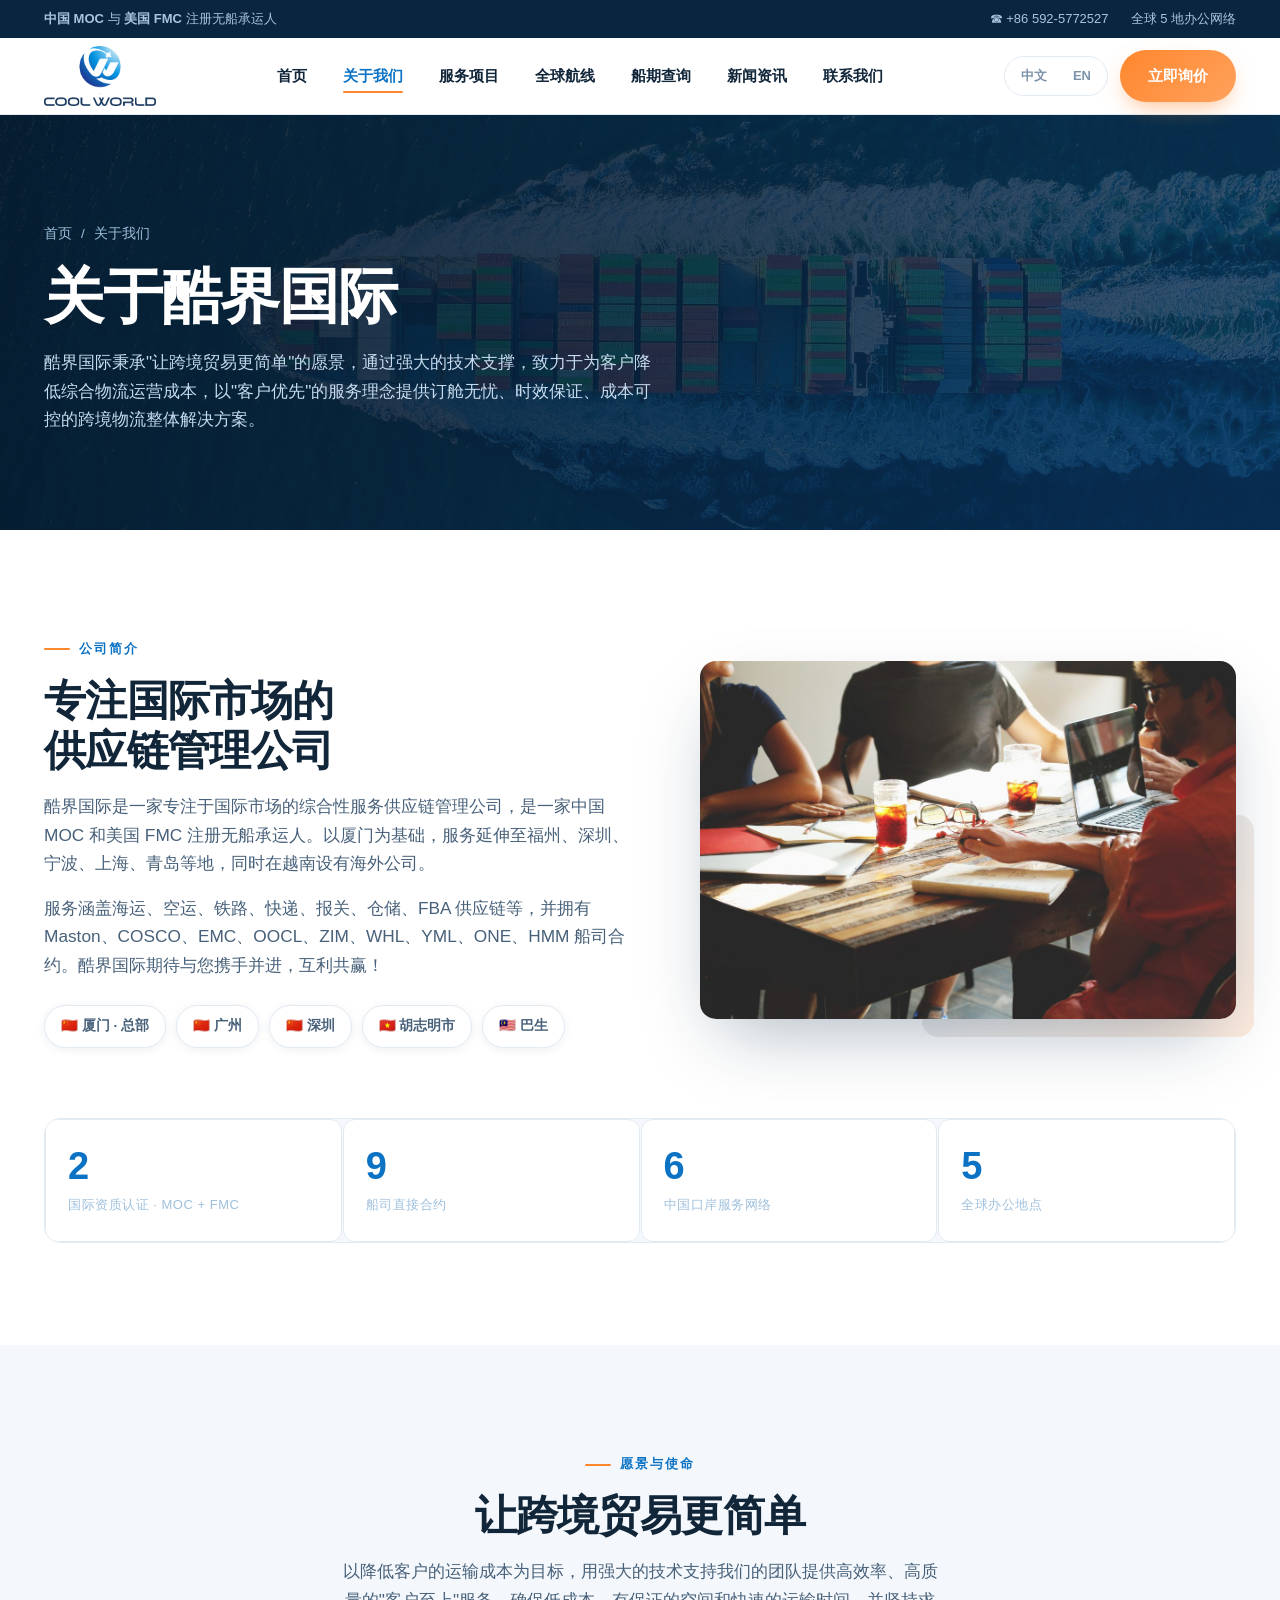
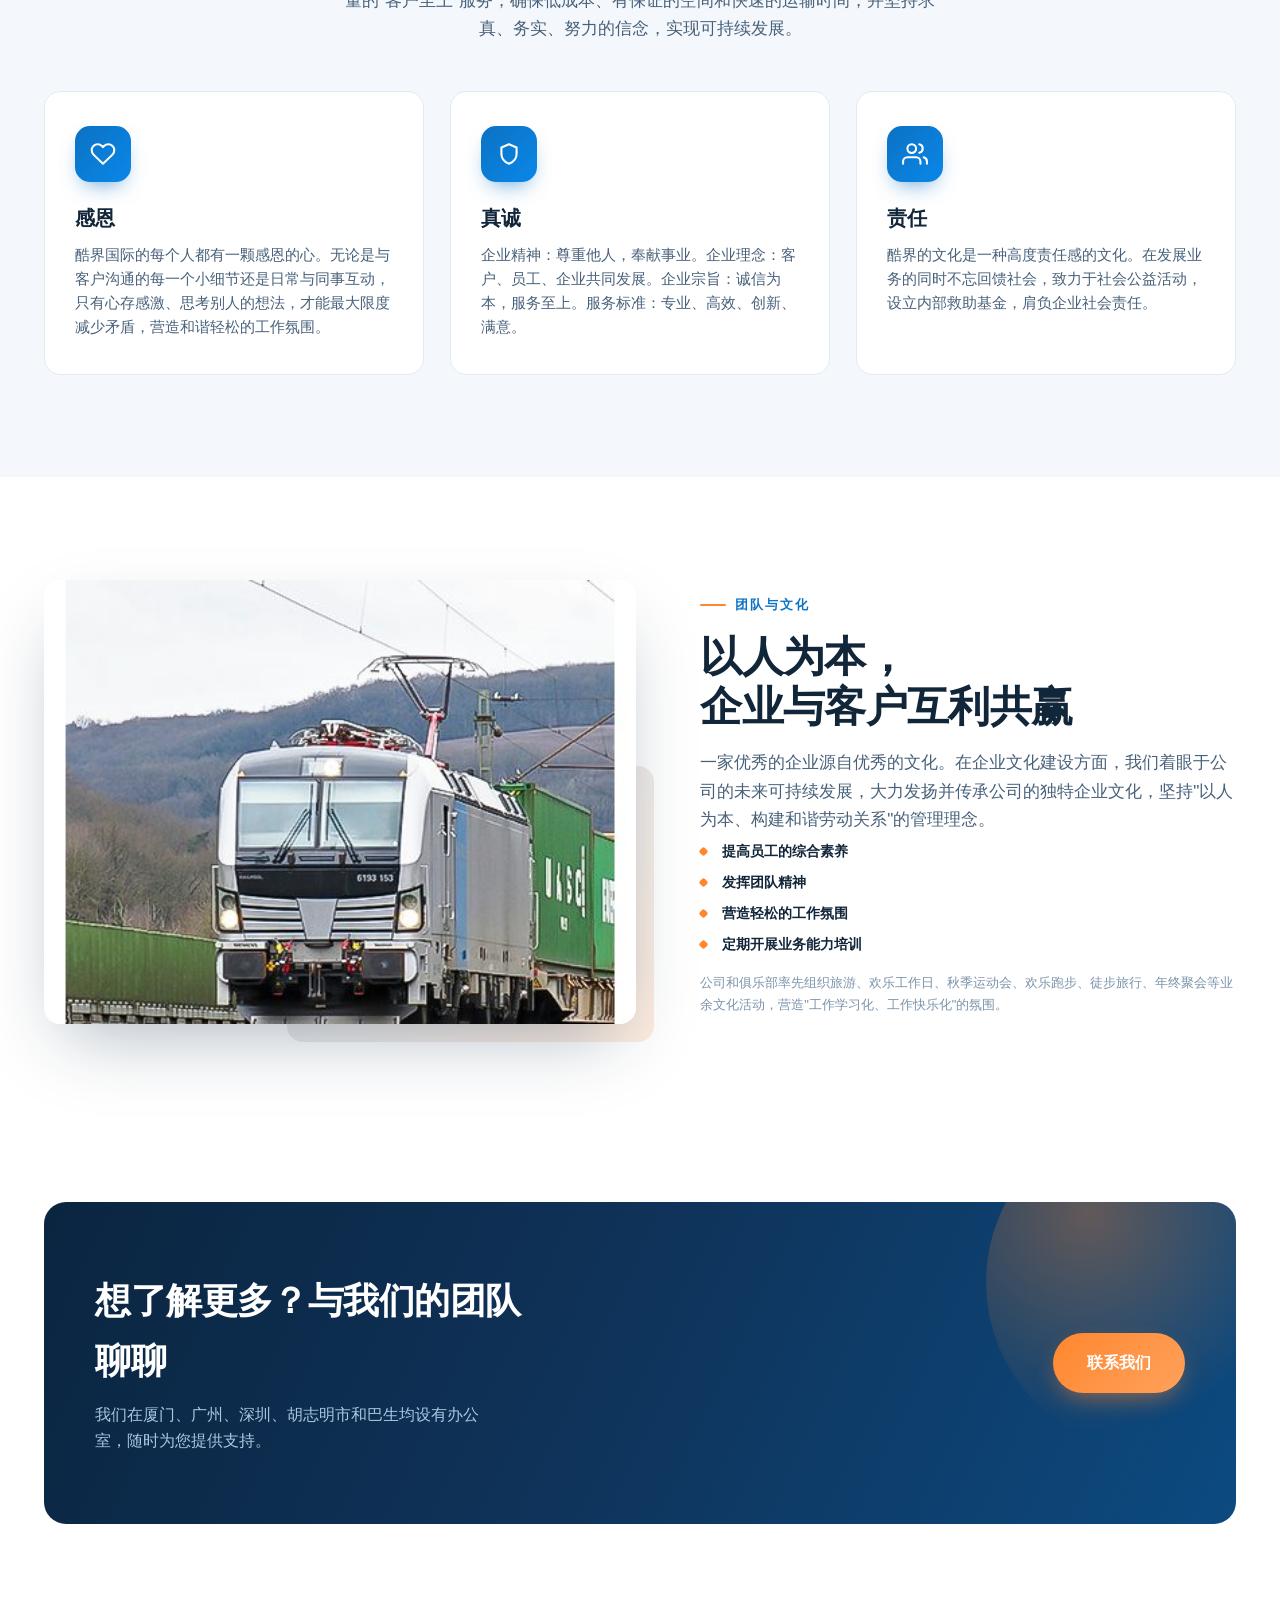
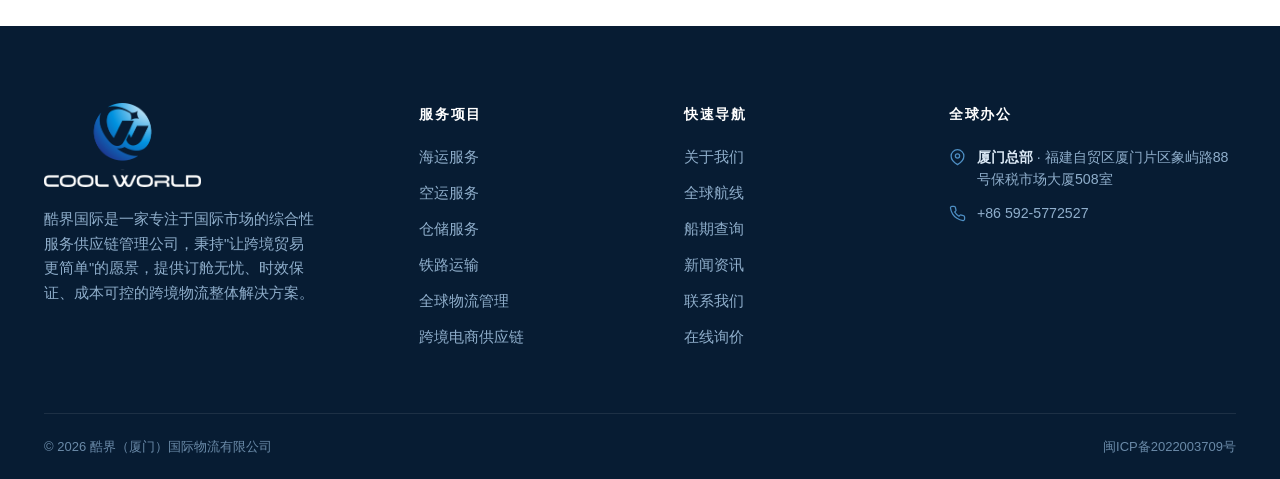
==== about.html @ 5585325e "first commit" ====
<!DOCTYPE html>
<html lang="zh-CN" data-lang="zh">
<head>
<meta charset="UTF-8">
<meta name="viewport" content="width=device-width, initial-scale=1">
<title>关于我们 — 酷界国际 Cool World International</title>
<meta name="description" content="酷界国际公司简介与企业文化：中国 MOC 与美国 FMC 注册无船承运人，以厦门为基础延伸至全国主要口岸，并在越南、马来西亚设有海外公司。">
<link rel="icon" type="image/png" href="assets/img/logo-mark.png">
<link rel="stylesheet" href="assets/css/style.css">
</head>
<body>

<div class="topbar">
  <div class="wrap">
    <div class="topbar__group">
      <span data-zh><b>中国 MOC</b> 与 <b>美国 FMC</b> 注册无船承运人</span>
      <span data-en>Licensed NVOCC — China <b>MOC</b> &amp; US <b>FMC</b> registered</span>
    </div>
    <div class="topbar__group topbar__group--right">
      <a href="tel:+865925772527">☎ +86 592-5772527</a>
      <a href="contact.html" data-zh>全球 5 地办公网络</a>
      <a href="contact.html" data-en>5 Offices Worldwide</a>
    </div>
  </div>
</div>

<header class="header">
  <div class="wrap">
    <a class="logo" href="index.html" aria-label="Cool World International"><img src="assets/img/logo-vertical.png" alt="Cool World International"></a>
    <nav class="nav" aria-label="主导航">
      <a href="index.html" data-zh>首页</a><a href="index.html" data-en>Home</a>
      <a href="about.html" class="is-active" data-zh>关于我们</a><a href="about.html" class="is-active" data-en>About</a>
      <a href="services.html" data-zh>服务项目</a><a href="services.html" data-en>Services</a>
      <a href="routes.html" data-zh>全球航线</a><a href="routes.html" data-en>Routes</a>
  <a href="schedule.html" data-zh>船期查询</a><a href="schedule.html" data-en>Schedules</a>
      <a href="news.html" data-zh>新闻资讯</a><a href="news.html" data-en>News</a>
      <a href="contact.html" data-zh>联系我们</a><a href="contact.html" data-en>Contact</a>
    </nav>
    <div class="header__cta">
      <div class="lang" role="group" aria-label="Language">
        <button type="button" data-lang-btn="zh">中文</button>
        <button type="button" data-lang-btn="en">EN</button>
      </div>
      <a class="btn btn--accent" href="contact.html" data-zh>立即询价</a>
      <a class="btn btn--accent" href="contact.html" data-en>Get a Quote</a>
      <button class="burger" aria-label="打开菜单"><svg viewBox="0 0 24 24" fill="none" stroke-width="2" stroke-linecap="round"><path d="M3 6h18M3 12h18M3 18h18"/></svg></button>
    </div>
  </div>
</header>

<div class="mnav">
  <div class="mnav__top">
    <img src="assets/img/logo-vertical-white.png" alt="Cool World" style="height:60px">
    <button class="mnav__close" aria-label="关闭菜单"><svg viewBox="0 0 24 24" fill="none" stroke-width="2" stroke-linecap="round"><path d="M18 6 6 18M6 6l12 12"/></svg></button>
  </div>
  <a href="index.html" data-zh>首页</a><a href="index.html" data-en>Home</a>
  <a href="about.html" data-zh>关于我们</a><a href="about.html" data-en>About Us</a>
  <a href="services.html" data-zh>服务项目</a><a href="services.html" data-en>Services</a>
  <a href="routes.html" data-zh>全球航线</a><a href="routes.html" data-en>Routes</a>
  <a href="schedule.html" data-zh>船期查询</a><a href="schedule.html" data-en>Schedules</a>
  <a href="news.html" data-zh>新闻资讯</a><a href="news.html" data-en>News</a>
  <a href="contact.html" data-zh>联系我们</a><a href="contact.html" data-en>Contact</a>
  <div style="margin-top:26px"><div class="lang" style="border-color:rgba(255,255,255,.3);background:transparent">
    <button type="button" data-lang-btn="zh">中文</button>
    <button type="button" data-lang-btn="en">English</button>
  </div></div>
</div>

<section class="pagehero">
  <div class="pagehero__bg"><img src="assets/img/hero-sea.jpg" alt="" fetchpriority="high"></div>
  <div class="wrap">
    <nav class="breadcrumb"><a href="index.html" data-zh>首页</a><a href="index.html" data-en>Home</a><span>/</span><span data-zh>关于我们</span><span data-en>About Us</span></nav>
    <h1 class="h1"><span data-zh>关于酷界国际</span><span data-en>About Cool World International</span></h1>
    <p class="lead" data-zh>酷界国际秉承"让跨境贸易更简单"的愿景，通过强大的技术支撑，致力于为客户降低综合物流运营成本，以"客户优先"的服务理念提供订舱无忧、时效保证、成本可控的跨境物流整体解决方案。</p>
    <p class="lead" data-en>Guided by the vision "making cross-border trade simpler", Cool World uses strong technology to cut overall logistics costs, delivering worry-free booking, guaranteed transit times and cost-controlled solutions with a customer-first service philosophy.</p>
  </div>
</section>

<section class="section">
  <div class="wrap">
    <div class="split">
      <div class="reveal">
        <span class="eyebrow"><span data-zh>公司简介</span><span data-en>Company Profile</span></span>
        <h2 class="h2"><span data-zh>专注国际市场的<br>供应链管理公司</span><span data-en>A Supply Chain Company<br>Built for Global Markets</span></h2>
        <p class="lead mt-16" data-zh>酷界国际是一家专注于国际市场的综合性服务供应链管理公司，是一家中国 MOC 和美国 FMC 注册无船承运人。以厦门为基础，服务延伸至福州、深圳、宁波、上海、青岛等地，同时在越南设有海外公司。</p>
        <p class="lead mt-16" data-en>Cool World International is a comprehensive supply chain management company focused on international markets, registered as an NVOCC with China MOC and the US FMC. From our Xiamen base we cover Fuzhou, Shenzhen, Ningbo, Shanghai and Qingdao, with overseas companies in Vietnam and Malaysia.</p>
        <p class="lead mt-16" data-zh>服务涵盖海运、空运、铁路、快递、报关、仓储、FBA 供应链等，并拥有 Maston、COSCO、EMC、OOCL、ZIM、WHL、YML、ONE、HMM 船司合约。酷界国际期待与您携手并进，互利共赢！</p>
        <p class="lead mt-16" data-en>Our services span ocean, air, rail, courier, customs brokerage, warehousing and FBA supply chain, backed by contracts with Maston, COSCO, EMC, OOCL, ZIM, WHL, YML, ONE and HMM. We look forward to moving forward together with you.</p>
        <div class="chips">
          <span class="chip" data-zh>🇨🇳 厦门 · 总部</span><span class="chip" data-zh>🇨🇳 广州</span><span class="chip" data-zh>🇨🇳 深圳</span><span class="chip" data-zh>🇻🇳 胡志明市</span><span class="chip" data-zh>🇲🇾 巴生</span>
          <span class="chip" data-en>🇨🇳 Xiamen · HQ</span><span class="chip" data-en>🇨🇳 Guangzhou</span><span class="chip" data-en>🇨🇳 Shenzhen</span><span class="chip" data-en>🇻🇳 Ho Chi Minh City</span><span class="chip" data-en>🇲🇾 Klang</span>
        </div>
      </div>
      <div class="split__media reveal" data-d="1">
        <img src="assets/img/meeting.jpg" alt="酷界国际团队" loading="lazy">
      </div>
    </div>

    <div class="hero__stats mt-48 reveal" style="background:var(--mist);border-color:var(--line)">
      <div class="hero__stat" style="background:#fff;border:1px solid var(--line);border-radius:12px"><b style="color:var(--blue)">2</b><span data-zh>国际资质认证 · MOC + FMC</span><span data-en>Licences · MOC + FMC</span></div>
      <div class="hero__stat" style="background:#fff;border:1px solid var(--line);border-radius:12px"><b style="color:var(--blue)">9</b><span data-zh>船司直接合约</span><span data-en>Direct Carrier Contracts</span></div>
      <div class="hero__stat" style="background:#fff;border:1px solid var(--line);border-radius:12px"><b style="color:var(--blue)">6</b><span data-zh>中国口岸服务网络</span><span data-en>China Port Network</span></div>
      <div class="hero__stat" style="background:#fff;border:1px solid var(--line);border-radius:12px"><b style="color:var(--blue)">5</b><span data-zh>全球办公地点</span><span data-en>Global Offices</span></div>
    </div>
  </div>
</section>

<section class="section section--mist">
  <div class="wrap">
    <div class="center reveal">
      <span class="eyebrow"><span data-zh>愿景与使命</span><span data-en>Vision &amp; Mission</span></span>
      <h2 class="h2"><span data-zh>让跨境贸易更简单</span><span data-en>Making Cross-border Trade Simpler</span></h2>
      <p class="lead mt-16" data-zh>以降低客户的运输成本为目标，用强大的技术支持我们的团队提供高效率、高质量的"客户至上"服务，确保低成本、有保证的空间和快速的运输时间，并坚持求真、务实、努力的信念，实现可持续发展。</p>
      <p class="lead mt-16" data-en>We aim to lower our customers' shipping costs. Backed by strong technology, our team delivers efficient, high-quality customer-first service — low cost, guaranteed space and fast transit times — with a pragmatic, truth-seeking commitment to sustainable growth.</p>
    </div>

    <div class="pillars mt-48">
      <div class="pillar reveal">
        <div class="pillar__ico"><svg viewBox="0 0 24 24" fill="none" stroke="currentColor" stroke-width="1.9" stroke-linecap="round" stroke-linejoin="round"><path d="M20.8 4.6a5.5 5.5 0 0 0-7.8 0L12 5.7l-1-1.1a5.5 5.5 0 0 0-7.8 7.8l1 1.1L12 21l7.8-7.5 1-1.1a5.5 5.5 0 0 0 0-7.8z"/></svg></div>
        <h3 data-zh>感恩</h3><h3 data-en>Gratitude</h3>
        <p data-zh>酷界国际的每个人都有一颗感恩的心。无论是与客户沟通的每一个小细节还是日常与同事互动，只有心存感激、思考别人的想法，才能最大限度减少矛盾，营造和谐轻松的工作氛围。</p>
        <p data-en>Everyone at Cool World carries a grateful heart. In every client conversation and everyday interaction, gratitude and empathy minimise friction and build a relaxed, harmonious workplace.</p>
      </div>
      <div class="pillar reveal" data-d="1">
        <div class="pillar__ico"><svg viewBox="0 0 24 24" fill="none" stroke="currentColor" stroke-width="1.9" stroke-linecap="round" stroke-linejoin="round"><path d="M12 3l7 3v6c0 4.4-3 7.4-7 9-4-1.6-7-4.6-7-9V6z"/></svg></div>
        <h3 data-zh>真诚</h3><h3 data-en>Sincerity</h3>
        <p data-zh>企业精神：尊重他人，奉献事业。企业理念：客户、员工、企业共同发展。企业宗旨：诚信为本，服务至上。服务标准：专业、高效、创新、满意。</p>
        <p data-en>Spirit: respect others, devote ourselves to the work. Philosophy: customers, employees and the company grow together. Purpose: integrity first, service supreme. Standard: professional, efficient, innovative, satisfying.</p>
      </div>
      <div class="pillar reveal" data-d="2">
        <div class="pillar__ico"><svg viewBox="0 0 24 24" fill="none" stroke="currentColor" stroke-width="1.9" stroke-linecap="round" stroke-linejoin="round"><path d="M17 21v-2a4 4 0 0 0-4-4H5a4 4 0 0 0-4 4v2"/><circle cx="9" cy="7" r="4"/><path d="M23 21v-2a4 4 0 0 0-3-3.9M16 3.1a4 4 0 0 1 0 7.8"/></svg></div>
        <h3 data-zh>责任</h3><h3 data-en>Responsibility</h3>
        <p data-zh>酷界的文化是一种高度责任感的文化。在发展业务的同时不忘回馈社会，致力于社会公益活动，设立内部救助基金，肩负企业社会责任。</p>
        <p data-en>Cool World's culture is one of high responsibility. While growing the business we give back — supporting public welfare and maintaining an internal relief fund as part of our social responsibility.</p>
      </div>
    </div>
  </div>
</section>

<section class="section">
  <div class="wrap">
    <div class="split">
      <div class="split__media reveal">
        <img src="assets/img/handling.jpg" alt="酷界国际操作团队" loading="lazy">
      </div>
      <div class="reveal" data-d="1">
        <span class="eyebrow"><span data-zh>团队与文化</span><span data-en>Team &amp; Culture</span></span>
        <h2 class="h2"><span data-zh>以人为本，<br>企业与客户互利共赢</span><span data-en>People First,<br>Win-win for Clients &amp; Company</span></h2>
        <p class="lead mt-16" data-zh>一家优秀的企业源自优秀的文化。在企业文化建设方面，我们着眼于公司的未来可持续发展，大力发扬并传承公司的独特企业文化，坚持"以人为本、构建和谐劳动关系"的管理理念。</p>
        <p class="lead mt-16" data-en>A great company grows from a great culture. We focus on sustainable long-term development, carrying forward our unique culture and the management philosophy of "people first, harmonious labour relations".</p>
        <ul class="card__list mt-24">
          <li><b data-zh>提高员工的综合素养</b><b data-en>Raising overall employee capability</b></li>
          <li><b data-zh>发挥团队精神</b><b data-en>Fostering team spirit</b></li>
          <li><b data-zh>营造轻松的工作氛围</b><b data-en>Building a relaxed working atmosphere</b></li>
          <li><b data-zh>定期开展业务能力培训</b><b data-en>Regular professional training</b></li>
        </ul>
        <p class="note mt-16" data-zh>公司和俱乐部率先组织旅游、欢乐工作日、秋季运动会、欢乐跑步、徒步旅行、年终聚会等业余文化活动，营造"工作学习化、工作快乐化"的氛围。</p>
        <p class="note mt-16" data-en>The company and its club organise trips, fun work days, autumn sports meets, fun runs, hiking and year-end parties — creating a workplace where working is learning, and working is joyful.</p>
      </div>
    </div>
  </div>
</section>

<section class="section--tight" style="padding-bottom:clamp(64px,8vw,110px)">
  <div class="wrap">
    <div class="cta-band reveal">
      <div>
        <h2 data-zh>想了解更多？与我们的团队聊聊</h2>
        <h2 data-en>Want to know more? Talk to our team</h2>
        <p data-zh>我们在厦门、广州、深圳、胡志明市和巴生均设有办公室，随时为您提供支持。</p>
        <p data-en>With offices in Xiamen, Guangzhou, Shenzhen, Ho Chi Minh City and Klang, support is always close by.</p>
      </div>
      <div class="cta-band__btns">
        <a class="btn btn--accent btn--lg" href="contact.html" data-zh>联系我们</a>
        <a class="btn btn--accent btn--lg" href="contact.html" data-en>Contact Us</a>
      </div>
    </div>
  </div>
</section>

<footer class="footer">
  <div class="wrap">
    <div class="footer__grid">
      <div class="footer__about">
        <img src="assets/img/logo-vertical-white.png" alt="Cool World International">
        <p data-zh>酷界国际是一家专注于国际市场的综合性服务供应链管理公司，秉持"让跨境贸易更简单"的愿景，提供订舱无忧、时效保证、成本可控的跨境物流整体解决方案。</p>
        <p data-en>Cool World International is a comprehensive supply chain management company focused on international markets, delivering worry-free booking, guaranteed transit times and cost-controlled cross-border logistics.</p>
      </div>
      <div>
        <h4 data-zh>服务项目</h4><h4 data-en>Services</h4>
        <ul>
          <li><a href="services.html#ocean" data-zh>海运服务</a><a href="services.html#ocean" data-en>Ocean Freight</a></li>
          <li><a href="services.html#air" data-zh>空运服务</a><a href="services.html#air" data-en>Air Freight</a></li>
          <li><a href="services.html#warehousing" data-zh>仓储服务</a><a href="services.html#warehousing" data-en>Warehousing</a></li>
          <li><a href="services.html#railway" data-zh>铁路运输</a><a href="services.html#railway" data-en>Railway Freight</a></li>
          <li><a href="services.html#logistics" data-zh>全球物流管理</a><a href="services.html#logistics" data-en>Logistics Management</a></li>
          <li><a href="services.html#ecommerce" data-zh>跨境电商供应链</a><a href="services.html#ecommerce" data-en>E-commerce Supply Chain</a></li>
        </ul>
      </div>
      <div>
        <h4 data-zh>快速导航</h4><h4 data-en>Quick Links</h4>
        <ul>
          <li><a href="about.html" data-zh>关于我们</a><a href="about.html" data-en>About Us</a></li>
          <li><a href="routes.html" data-zh>全球航线</a><a href="routes.html" data-en>Global Routes</a></li>
          <li><a href="schedule.html" data-zh>船期查询</a><a href="schedule.html" data-en>Schedules</a></li>
          <li><a href="news.html" data-zh>新闻资讯</a><a href="news.html" data-en>News</a></li>
          <li><a href="contact.html" data-zh>联系我们</a><a href="contact.html" data-en>Contact</a></li>
          <li><a href="contact.html#quote" data-zh>在线询价</a><a href="contact.html#quote" data-en>Get a Quote</a></li>
        </ul>
      </div>
      <div>
        <h4 data-zh>全球办公</h4><h4 data-en>Global Offices</h4>
        <ul>
          <li class="office__row"><svg viewBox="0 0 24 24" fill="none" stroke="currentColor" stroke-width="1.8" stroke-linecap="round"><path d="M21 10c0 7-9 12-9 12S3 17 3 10a9 9 0 0 1 18 0z"/><circle cx="12" cy="10" r="3"/></svg>
            <span data-zh><b style="color:#DCEAF6">厦门总部</b> · 福建自贸区厦门片区象屿路88号保税市场大厦508室</span>
            <span data-en><b style="color:#DCEAF6">Xiamen HQ</b> · Room 508, Bonded Market Tower, No.88 Xiangyu Rd, FTZ Xiamen</span></li>
          <li class="office__row"><svg viewBox="0 0 24 24" fill="none" stroke="currentColor" stroke-width="1.8" stroke-linecap="round"><path d="M22 16.9v3a2 2 0 0 1-2.2 2 19.8 19.8 0 0 1-8.6-3.1 19.5 19.5 0 0 1-6-6A19.8 19.8 0 0 1 2.1 4.2 2 2 0 0 1 4.1 2h3a2 2 0 0 1 2 1.7c.1 1 .4 2 .7 2.9a2 2 0 0 1-.5 2.1L8.1 9.9a16 16 0 0 0 6 6l1.2-1.2a2 2 0 0 1 2.1-.5c.9.3 1.9.6 2.9.7a2 2 0 0 1 1.7 2z"/></svg>
            <a href="tel:+865925772527">+86 592-5772527</a></li>
        </ul>
      </div>
    </div>
    <div class="footer__bottom">
      <span>© <span data-year>2026</span> <span data-zh>酷界（厦门）国际物流有限公司</span><span data-en>Cool World (Xiamen) International Logistics Co., Ltd.</span></span>
      <span><a href="https://beian.miit.gov.cn/" target="_blank" rel="noopener">闽ICP备2022003709号</a></span>
    </div>
  </div>
</footer>

<script src="assets/js/main.js"></script>
</body>
</html>
---- assets/css/style.css ----
/* =========================================================
   COOL WORLD INTERNATIONAL — Design System
   Palette: Ocean Navy #0A2540 · Brand Blue #0B72C4 → #0A87E8
            Signal Orange #FF872E · Mist #F4F8FC
   ========================================================= */

:root{
  --navy:#0A2540;
  --navy-2:#0F3258;
  --blue:#0B72C4;
  --blue-bright:#0A87E8;
  --blue-deep:#085A99;
  --orange:#FF872E;
  --orange-deep:#E96F12;
  --mist:#F4F8FC;
  --line:#E2EAF2;
  --ink:#12263A;
  --ink-2:#48617A;
  --ink-3:#7C93AA;
  --white:#fff;
  --radius:16px;
  --radius-sm:10px;
  --shadow-sm:0 2px 10px rgba(10,37,64,.07);
  --shadow:0 14px 40px -12px rgba(10,37,64,.20);
  --shadow-lg:0 30px 70px -22px rgba(10,37,64,.34);
  --ease:cubic-bezier(.22,.61,.36,1);
  --header-h:76px;
  --maxw:1240px;
}

*,*::before,*::after{box-sizing:border-box;margin:0;padding:0}
html{scroll-behavior:smooth;-webkit-text-size-adjust:100%}
body{
  font-family:"Inter","HarmonyOS Sans SC","PingFang SC","Microsoft YaHei","Segoe UI",-apple-system,BlinkMacSystemFont,sans-serif;
  color:var(--ink);
  background:var(--white);
  line-height:1.65;
  font-size:16px;
  overflow-x:hidden;
}
img{max-width:100%;display:block}
a{color:inherit;text-decoration:none}
ul{list-style:none}
button{font:inherit;cursor:pointer;border:0;background:none}
input,select,textarea{font:inherit}

/* ---------- bilingual switch ---------- */
html[data-lang="en"] [data-zh]{display:none !important}
html[data-lang="zh"] [data-en]{display:none !important}

/* ---------- layout ---------- */
.wrap{max-width:var(--maxw);margin:0 auto;padding:0 24px}
.section{padding:clamp(64px,8vw,110px) 0}
.section--tight{padding:clamp(48px,6vw,76px) 0}
.section--mist{background:var(--mist)}
.section--navy{background:var(--navy);color:#EAF2FA}

.eyebrow{
  display:inline-flex;align-items:center;gap:9px;
  font-size:12.5px;font-weight:700;letter-spacing:.16em;text-transform:uppercase;
  color:var(--blue);margin-bottom:16px;
}
.eyebrow::before{content:"";width:26px;height:2px;background:var(--orange);border-radius:2px}
.section--navy .eyebrow{color:#8CC6F2}

.h1{font-size:clamp(34px,5vw,60px);line-height:1.12;font-weight:800;letter-spacing:-.02em}
.h2{font-size:clamp(27px,3.4vw,42px);line-height:1.2;font-weight:800;letter-spacing:-.015em}
.h3{font-size:clamp(19px,2vw,24px);line-height:1.3;font-weight:750}
.lead{font-size:clamp(16px,1.35vw,19px);color:var(--ink-2);max-width:62ch}
.section--navy .lead{color:#B7CFE4}
.center{text-align:center}
.center .lead{margin-inline:auto}
.mt-8{margin-top:8px}.mt-16{margin-top:16px}.mt-24{margin-top:24px}.mt-32{margin-top:32px}.mt-48{margin-top:48px}

/* ---------- buttons ---------- */
.btn{
  display:inline-flex;align-items:center;justify-content:center;gap:10px;
  padding:14px 28px;border-radius:999px;font-weight:700;font-size:15px;
  transition:transform .25s var(--ease),box-shadow .25s var(--ease),background .25s;
  white-space:nowrap;
}
.btn svg{width:17px;height:17px;flex:none}
.btn--primary{background:linear-gradient(135deg,var(--blue) 0%,var(--blue-bright) 100%);color:#fff;box-shadow:0 10px 24px -8px rgba(11,114,196,.65)}
.btn--primary:hover{transform:translateY(-2px);box-shadow:0 16px 32px -10px rgba(11,114,196,.7)}
.btn--accent{background:linear-gradient(135deg,var(--orange) 0%,#FFA15C 100%);color:#fff;box-shadow:0 10px 24px -8px rgba(255,135,46,.6)}
.btn--accent:hover{transform:translateY(-2px)}
.btn--ghost{border:1.5px solid rgba(255,255,255,.55);color:#fff;background:rgba(255,255,255,.07);backdrop-filter:blur(6px)}
.btn--ghost:hover{background:rgba(255,255,255,.16);transform:translateY(-2px)}
.btn--outline{border:1.5px solid var(--line);color:var(--ink);background:#fff}
.btn--outline:hover{border-color:var(--blue);color:var(--blue);transform:translateY(-2px)}
.btn--lg{padding:17px 34px;font-size:16px}

/* ---------- header ---------- */
.topbar{
  background:var(--navy);color:#A9C4DC;font-size:13px;
  position:relative;z-index:60;
}
.topbar .wrap{display:flex;align-items:center;justify-content:space-between;min-height:38px;gap:16px}
.topbar__group{display:flex;gap:22px;align-items:center}
.topbar a:hover{color:#fff}
.topbar svg{width:14px;height:14px;vertical-align:-2px;margin-right:6px}

.header{
  position:sticky;top:0;z-index:50;
  background:rgba(255,255,255,.92);backdrop-filter:blur(14px);
  border-bottom:1px solid var(--line);
  transition:box-shadow .3s;
}
.header.is-stuck{box-shadow:0 6px 24px -12px rgba(10,37,64,.22)}
.header .wrap{display:flex;align-items:center;justify-content:space-between;height:var(--header-h);gap:20px}
.logo img{height:60px;width:auto}
.logo--mark img{height:42px}

.nav{display:flex;align-items:center;gap:6px}
.nav a{
  position:relative;padding:10px 15px;border-radius:9px;font-weight:650;font-size:15px;color:var(--ink);
  transition:color .2s,background .2s;
}
.nav a::after{
  content:"";position:absolute;left:15px;right:15px;bottom:5px;height:2px;border-radius:2px;
  background:var(--orange);transform:scaleX(0);transform-origin:left;transition:transform .3s var(--ease);
}
.nav a:hover{color:var(--blue)}
.nav a:hover::after,.nav a.is-active::after{transform:scaleX(1)}
.nav a.is-active{color:var(--blue)}
.header__cta{display:flex;align-items:center;gap:12px}

.lang{
  display:inline-flex;border:1.5px solid var(--line);border-radius:999px;padding:3px;background:#fff;
}
.lang button{
  padding:5px 13px;border-radius:999px;font-size:13px;font-weight:700;color:var(--ink-3);
  transition:.2s;
}
.lang button.is-on{background:var(--navy);color:#fff}

.burger{display:none;width:44px;height:44px;border-radius:10px;border:1.5px solid var(--line);align-items:center;justify-content:center}
.burger svg{width:22px;height:22px;stroke:var(--ink)}

/* mobile nav */
.mnav{
  display:none;position:fixed;inset:0;z-index:80;background:var(--navy);color:#fff;
  padding:26px 26px 40px;flex-direction:column;gap:6px;overflow:auto;
}
.mnav.is-open{display:flex}
.mnav__top{display:flex;justify-content:space-between;align-items:center;margin-bottom:22px}
.mnav a{padding:15px 4px;font-size:19px;font-weight:650;border-bottom:1px solid rgba(255,255,255,.11)}
.mnav__close{width:44px;height:44px;border-radius:10px;border:1.5px solid rgba(255,255,255,.3);display:flex;align-items:center;justify-content:center}
.mnav__close svg{width:22px;height:22px;stroke:#fff}

/* ---------- hero ---------- */
.hero{position:relative;color:#fff;isolation:isolate}
.hero__bg{position:absolute;inset:0;z-index:-2}
.hero__bg img{width:100%;height:100%;object-fit:cover}
.hero__bg::after{
  content:"";position:absolute;inset:0;
  background:linear-gradient(100deg,rgba(6,26,47,.94) 0%,rgba(8,40,74,.82) 42%,rgba(10,60,105,.42) 100%);
}
.hero__inner{padding:clamp(84px,12vw,150px) 0 clamp(96px,13vw,170px);max-width:780px}
.hero__badge{
  display:inline-flex;align-items:center;gap:9px;padding:8px 16px;border-radius:999px;
  background:rgba(255,255,255,.11);border:1px solid rgba(255,255,255,.22);
  font-size:13px;font-weight:600;letter-spacing:.03em;margin-bottom:26px;backdrop-filter:blur(6px);
}
.hero__badge .dot{width:7px;height:7px;border-radius:50%;background:var(--orange);box-shadow:0 0 0 4px rgba(255,135,46,.22)}
.hero .lead{color:#CBDFF0;margin-top:22px;max-width:56ch}
.hero__cta{display:flex;gap:14px;margin-top:36px;flex-wrap:wrap}

.hero__stats{
  display:grid;grid-template-columns:repeat(4,1fr);gap:1px;
  background:rgba(255,255,255,.14);border:1px solid rgba(255,255,255,.14);border-radius:var(--radius);
  overflow:hidden;margin-top:clamp(44px,6vw,70px);backdrop-filter:blur(8px);
}
.hero__stat{background:rgba(9,32,58,.55);padding:26px 22px}
.hero__stat b{display:block;font-size:clamp(26px,3vw,38px);font-weight:800;letter-spacing:-.02em;color:#fff;line-height:1.1}
.hero__stat span{font-size:13px;color:#9FC0DD;letter-spacing:.04em;display:block;margin-top:6px}

/* ---------- hero carousel ---------- */
.hero__slider{position:absolute;inset:0;z-index:-2}
.hero__slide{position:absolute;inset:0;opacity:0;transition:opacity 1.1s var(--ease)}
.hero__slide.is-active{opacity:1}
.hero__slide img{width:100%;height:100%;object-fit:cover}
@media (prefers-reduced-motion:no-preference){
  .hero__slide.is-active img{animation:kenburns 9s var(--ease) forwards}
}
@keyframes kenburns{from{transform:scale(1.02)}to{transform:scale(1.12)}}
.hero__controls{
  position:absolute;left:24px;right:24px;bottom:clamp(64px,8.5vw,104px);z-index:3;
  display:flex;align-items:center;justify-content:flex-end;gap:16px;
}
.hero__cap{
  font-size:13.5px;font-weight:650;letter-spacing:.03em;color:#D6E7F5;
  background:rgba(9,32,58,.55);border:1px solid rgba(255,255,255,.16);
  padding:9px 17px;border-radius:999px;backdrop-filter:blur(8px);
  transition:opacity .45s var(--ease);max-width:52ch;text-align:center;
}
.hero__dots{display:flex;align-items:center;gap:9px}
.hero__dots .dot{
  width:9px;height:9px;border-radius:999px;background:rgba(255,255,255,.35);
  transition:all .35s var(--ease);padding:0;
}
.hero__dots .dot:hover{background:rgba(255,255,255,.65)}
.hero__dots .dot.is-active{width:26px;background:var(--orange)}
.hctrl{
  width:40px;height:40px;border-radius:50%;flex:none;
  border:1.5px solid rgba(255,255,255,.35);color:#fff;
  display:flex;align-items:center;justify-content:center;
  background:rgba(9,32,58,.4);backdrop-filter:blur(6px);
  transition:background .25s,border-color .25s,transform .25s;
}
.hctrl:hover{background:var(--orange);border-color:var(--orange);transform:translateY(-2px)}
.hctrl svg{width:18px;height:18px}
@media (max-width:660px){
  .hero__cap{display:none}
  .hctrl{display:none}
  .hero__controls{justify-content:center;bottom:64px}
}

/* ---------- quick tools (USPS-style) ---------- */
.tools{margin-top:-58px;position:relative;z-index:5}
.tools__grid{display:grid;grid-template-columns:repeat(4,1fr);gap:18px}
.tool{
  background:#fff;border:1px solid var(--line);border-radius:var(--radius);padding:26px 24px;
  box-shadow:var(--shadow);transition:transform .3s var(--ease),box-shadow .3s var(--ease);
  display:flex;flex-direction:column;gap:12px;position:relative;overflow:hidden;
}
.tool::after{
  content:"";position:absolute;left:0;top:0;height:3px;width:100%;
  background:linear-gradient(90deg,var(--blue),var(--blue-bright));
  transform:scaleX(0);transform-origin:left;transition:transform .35s var(--ease);
}
.tool:hover{transform:translateY(-6px);box-shadow:var(--shadow-lg)}
.tool:hover::after{transform:scaleX(1)}
.tool__ico{
  width:50px;height:50px;border-radius:13px;display:flex;align-items:center;justify-content:center;
  background:linear-gradient(135deg,#EAF4FC,#DCEBF9);color:var(--blue);
}
.tool__ico svg{width:24px;height:24px}
.tool b{font-size:16.5px;font-weight:750;color:var(--ink)}
.tool span{font-size:13.5px;color:var(--ink-3);line-height:1.5}
.tool .arrow{margin-top:auto;color:var(--blue);font-weight:700;font-size:13.5px;display:flex;align-items:center;gap:6px}

/* ---------- split feature ---------- */
.split{display:grid;grid-template-columns:1.05fr .95fr;gap:clamp(36px,5vw,72px);align-items:center}
.split__media{position:relative}
.split__media img{border-radius:var(--radius);box-shadow:var(--shadow-lg);width:100%;object-fit:cover}
.split__media::before{
  content:"";position:absolute;inset:auto -18px -18px auto;width:62%;height:62%;
  border-radius:var(--radius);background:linear-gradient(135deg,rgba(11,114,196,.14),rgba(255,135,46,.16));
  z-index:-1;
}
.chips{display:flex;flex-wrap:wrap;gap:10px;margin-top:26px}
.chip{
  padding:9px 16px;border-radius:999px;background:#fff;border:1px solid var(--line);
  font-size:13.5px;font-weight:650;color:var(--ink-2);box-shadow:var(--shadow-sm);
}

/* ---------- service cards ---------- */
.cards{display:grid;grid-template-columns:repeat(3,1fr);gap:26px}
.cards--4{grid-template-columns:repeat(4,1fr)}
.card{
  background:#fff;border:1px solid var(--line);border-radius:var(--radius);overflow:hidden;
  transition:transform .3s var(--ease),box-shadow .3s var(--ease);
  display:flex;flex-direction:column;
}
.card:hover{transform:translateY(-7px);box-shadow:var(--shadow-lg)}
.card__media{position:relative;aspect-ratio:16/10;overflow:hidden;background:var(--mist)}
.card__media img{width:100%;height:100%;object-fit:cover;transition:transform .7s var(--ease)}
.card:hover .card__media img{transform:scale(1.07)}
.card__num{
  position:absolute;top:14px;left:14px;padding:5px 12px;border-radius:999px;
  background:rgba(9,32,58,.78);color:#fff;font-size:12px;font-weight:700;letter-spacing:.1em;backdrop-filter:blur(4px);
}
.card__body{padding:24px 24px 26px;display:flex;flex-direction:column;gap:10px;flex:1}
.card__body .en{font-size:12.5px;letter-spacing:.1em;text-transform:uppercase;color:var(--blue);font-weight:700}
.card__body h3{font-size:20px;font-weight:750}
.card__body p{font-size:14.5px;color:var(--ink-2)}
.card__list{margin-top:6px;display:flex;flex-direction:column;gap:8px}
.card__list li{
  position:relative;padding-left:22px;font-size:14px;color:var(--ink-2);
}
.card__list li::before{
  content:"";position:absolute;left:0;top:8px;width:7px;height:7px;border-radius:2px;
  background:var(--orange);transform:rotate(45deg);
}
.card__list li b{color:var(--ink);font-weight:650}
.card__list li .en{color:var(--ink-3);font-size:12.5px}

/* ---------- pillars (Aramex style) ---------- */
.pillars{display:grid;grid-template-columns:repeat(3,1fr);gap:26px}
.pillar{
  background:#fff;border-radius:var(--radius);padding:34px 30px;border:1px solid var(--line);
  transition:transform .3s var(--ease),box-shadow .3s var(--ease);position:relative;
}
.pillar:hover{transform:translateY(-6px);box-shadow:var(--shadow)}
.pillar__ico{
  width:56px;height:56px;border-radius:15px;margin-bottom:20px;
  background:linear-gradient(135deg,var(--blue),var(--blue-bright));color:#fff;
  display:flex;align-items:center;justify-content:center;box-shadow:0 10px 22px -10px rgba(11,114,196,.75);
}
.pillar__ico svg{width:26px;height:26px}
.pillar h3{font-size:19.5px;font-weight:750;margin-bottom:10px}
.pillar p{font-size:14.5px;color:var(--ink-2)}

/* ---------- carriers ---------- */
.marquee{overflow:hidden;position:relative;padding:8px 0;
  -webkit-mask-image:linear-gradient(90deg,transparent,#000 8%,#000 92%,transparent);
  mask-image:linear-gradient(90deg,transparent,#000 8%,#000 92%,transparent);
}
.marquee__track{display:flex;gap:16px;width:max-content;animation:scroll 34s linear infinite}
.marquee:hover .marquee__track{animation-play-state:paused}
@keyframes scroll{to{transform:translateX(-50%)}}
.carrier{
  padding:16px 30px;border-radius:12px;background:#fff;border:1px solid var(--line);
  font-weight:800;font-size:16px;letter-spacing:.06em;color:var(--ink-2);white-space:nowrap;
  box-shadow:var(--shadow-sm);transition:.25s;
}
.carrier:hover{color:var(--blue);border-color:var(--blue);transform:translateY(-3px)}

/* ---------- routes table ---------- */
.rtab{width:100%;border-collapse:separate;border-spacing:0;background:#fff;border-radius:var(--radius);overflow:hidden;box-shadow:var(--shadow-sm);border:1px solid var(--line)}
.rtab th{background:var(--navy);color:#fff;font-size:13px;letter-spacing:.08em;text-transform:uppercase;padding:15px 18px;text-align:left;font-weight:700}
.rtab td{padding:14px 18px;border-top:1px solid var(--line);font-size:14.5px;vertical-align:top}
.rtab tbody tr:nth-child(even){background:#FAFCFE}
.rtab td b{color:var(--blue)}
.rtab .lanes{display:flex;flex-wrap:wrap;gap:8px}
.rtab .tag{padding:5px 12px;border-radius:8px;background:#EAF4FC;color:var(--blue-deep);font-size:13px;font-weight:650}
.route-block{background:#fff;border:1px solid var(--line);border-radius:var(--radius);box-shadow:var(--shadow-sm);overflow:hidden;margin-top:26px}
.route-block__head{display:flex;align-items:center;gap:16px;padding:22px 26px;background:linear-gradient(100deg,#F0F7FD,#E8F2FB);border-bottom:1px solid var(--line);flex-wrap:wrap}
.route-block__head .ico{width:46px;height:46px;border-radius:12px;background:var(--navy);color:#fff;display:flex;align-items:center;justify-content:center;flex:none}
.route-block__head .ico svg{width:23px;height:23px}
.route-block__head h3{font-size:19px;font-weight:750}
.route-block__head .sub{font-size:13px;color:var(--ink-3);letter-spacing:.06em;text-transform:uppercase;font-weight:650}
.route-block__head .btn{margin-left:auto}
.route-block__body{padding:22px 26px}

/* ---------- news ---------- */
.news-grid{display:grid;grid-template-columns:repeat(4,1fr);gap:24px}
.news-card{
  background:#fff;border:1px solid var(--line);border-radius:var(--radius);overflow:hidden;
  transition:transform .3s var(--ease),box-shadow .3s var(--ease);display:flex;flex-direction:column;
}
.news-card:hover{transform:translateY(-6px);box-shadow:var(--shadow)}
.news-card__media{aspect-ratio:4/3;overflow:hidden;background:var(--mist)}
.news-card__media img{width:100%;height:100%;object-fit:cover;transition:transform .7s var(--ease)}
.news-card:hover .news-card__media img{transform:scale(1.06)}
.news-card__body{padding:18px 20px 22px;display:flex;flex-direction:column;gap:8px;flex:1}
.news-card time{font-size:12.5px;color:var(--ink-3);letter-spacing:.05em;font-weight:650}
.news-card h4{font-size:15.5px;font-weight:700;line-height:1.45;flex:1}
.news-card .more{color:var(--blue);font-size:13.5px;font-weight:700}

/* ---------- offices / contact ---------- */
.offices{display:grid;grid-template-columns:repeat(3,1fr);gap:24px}
.office{
  background:#fff;border:1px solid var(--line);border-radius:var(--radius);padding:28px 26px;
  transition:transform .3s var(--ease),box-shadow .3s var(--ease),border-color .3s;position:relative;overflow:hidden;
}
.office::before{content:"";position:absolute;left:0;top:0;width:100%;height:4px;background:linear-gradient(90deg,var(--blue),var(--blue-bright));transform:scaleX(0);transform-origin:left;transition:transform .4s var(--ease)}
.office:hover{transform:translateY(-6px);box-shadow:var(--shadow);border-color:transparent}
.office:hover::before{transform:scaleX(1)}
.office__flag{font-size:12px;font-weight:800;letter-spacing:.12em;text-transform:uppercase;color:var(--orange);margin-bottom:12px}
.office h3{font-size:19px;font-weight:750;margin-bottom:4px}
.office .en{font-size:13px;color:var(--ink-3);margin-bottom:18px;letter-spacing:.02em}
.office__row{display:flex;gap:11px;font-size:14.2px;color:var(--ink-2);margin-top:10px;line-height:1.55}
.office__row svg{width:17px;height:17px;flex:none;color:var(--blue);margin-top:3px}
.office__row a:hover{color:var(--blue)}

.form{background:#fff;border:1px solid var(--line);border-radius:var(--radius);padding:clamp(26px,3.4vw,42px);box-shadow:var(--shadow)}
.form__grid{display:grid;grid-template-columns:1fr 1fr;gap:18px}
.field{display:flex;flex-direction:column;gap:8px}
.field--full{grid-column:1/-1}
.field label{font-size:13.5px;font-weight:700;color:var(--ink)}
.field input,.field textarea,.field select{
  border:1.5px solid var(--line);border-radius:10px;padding:13px 15px;font-size:15px;background:#FBFDFE;
  transition:border-color .2s,box-shadow .2s;width:100%;
}
.field input:focus,.field textarea:focus,.field select:focus{
  outline:none;border-color:var(--blue);box-shadow:0 0 0 4px rgba(11,114,196,.12);background:#fff;
}
.field textarea{min-height:130px;resize:vertical}

/* ---------- CTA band ---------- */
.cta-band{
  position:relative;overflow:hidden;border-radius:calc(var(--radius) + 6px);
  background:linear-gradient(115deg,var(--navy) 0%,var(--navy-2) 45%,#0C4A80 100%);
  color:#fff;padding:clamp(40px,5.4vw,70px) clamp(28px,4vw,64px);
  display:flex;align-items:center;justify-content:space-between;gap:36px;flex-wrap:wrap;
}
.cta-band::after{
  content:"";position:absolute;right:-90px;top:-90px;width:340px;height:340px;border-radius:50%;
  background:radial-gradient(circle at 30% 30%,rgba(255,135,46,.35),transparent 65%);
}
.cta-band h2{font-size:clamp(24px,3vw,36px);font-weight:800;letter-spacing:-.015em;max-width:22ch}
.cta-band p{color:#A9C8E2;margin-top:12px;max-width:44ch}
.cta-band__btns{display:flex;gap:14px;flex-wrap:wrap;position:relative;z-index:1}

/* ---------- footer ---------- */
.footer{background:#071C33;color:#8FAECB;padding:clamp(52px,6vw,80px) 0 0;font-size:14.5px}
.footer__grid{display:grid;grid-template-columns:1.5fr 1fr 1fr 1.3fr;gap:44px}
.footer h4{color:#fff;font-size:14px;letter-spacing:.12em;text-transform:uppercase;font-weight:750;margin-bottom:20px}
.footer li{margin-bottom:12px}
.footer a:hover{color:#fff}
.footer__about img{height:84px;margin-bottom:20px}
.footer__about p{max-width:34ch;line-height:1.7}
.footer .office__row{color:#8FAECB}
.footer .office__row svg{color:#4E8FC4}
.footer__bottom{
  margin-top:clamp(38px,4vw,56px);border-top:1px solid rgba(255,255,255,.09);
  padding:22px 0;display:flex;justify-content:space-between;gap:14px;flex-wrap:wrap;font-size:13px;color:#6A8AA8;
}
.footer__bottom a:hover{color:#fff}

/* ---------- page hero (inner pages) ---------- */
.pagehero{position:relative;color:#fff;isolation:isolate;padding:clamp(64px,9vw,108px) 0 clamp(56px,8vw,96px)}
.pagehero__bg{position:absolute;inset:0;z-index:-2}
.pagehero__bg img{width:100%;height:100%;object-fit:cover}
.pagehero__bg::after{content:"";position:absolute;inset:0;background:linear-gradient(100deg,rgba(6,26,47,.93),rgba(9,45,82,.78))}
.breadcrumb{display:flex;gap:9px;align-items:center;font-size:13.5px;color:#9FC0DD;margin-bottom:18px}
.breadcrumb a:hover{color:#fff}
.pagehero .lead{color:#C6DBEE;margin-top:18px;max-width:64ch}

/* ---------- reveal animation ---------- */
.reveal{opacity:0;transform:translateY(26px);transition:opacity .8s var(--ease),transform .8s var(--ease)}
.reveal.in{opacity:1;transform:none}
.reveal[data-d="1"]{transition-delay:.1s}
.reveal[data-d="2"]{transition-delay:.2s}
.reveal[data-d="3"]{transition-delay:.3s}
.reveal[data-d="4"]{transition-delay:.4s}
@media (prefers-reduced-motion:reduce){.reveal{opacity:1;transform:none;transition:none}}

/* ---------- misc ---------- */
.grid-2{display:grid;grid-template-columns:1fr 1fr;gap:26px}
.note{font-size:13px;color:var(--ink-3)}
.divider{height:1px;background:var(--line);border:0;margin:clamp(40px,5vw,64px) 0}

/* ---------- responsive ---------- */
@media (max-width:1080px){
  .nav{display:none}
  .burger{display:flex}
  .header__cta .btn{display:none}
  .tools__grid{grid-template-columns:repeat(2,1fr)}
  .cards,.cards--4,.pillars,.offices{grid-template-columns:repeat(2,1fr)}
  .news-grid{grid-template-columns:repeat(2,1fr)}
  .split{grid-template-columns:1fr;gap:34px}
  .footer__grid{grid-template-columns:1fr 1fr;gap:34px}
  .hero__stats{grid-template-columns:repeat(2,1fr)}
}
@media (max-width:660px){
  .topbar__group--right{display:none}
  .tools__grid,.cards,.cards--4,.pillars,.offices,.news-grid,.grid-2{grid-template-columns:1fr}
  .form__grid{grid-template-columns:1fr}
  .footer__grid{grid-template-columns:1fr}
  .logo img{height:46px}
  :root{--header-h:72px}
  .topbar{font-size:12px}
  .rtab{display:block;overflow-x:auto}
}

/* ---------- schedule page: tracker / query cards / notice ---------- */
.track-card{
  max-width:860px;margin:34px auto 0;background:#fff;border-radius:var(--radius);
  box-shadow:var(--shadow-sm);border:1px solid var(--line);padding:clamp(22px,4vw,36px);
}
.track-form{display:grid;grid-template-columns:1.1fr 1.4fr auto;gap:16px;align-items:end}
.track-form label{display:flex;flex-direction:column;gap:8px;font-weight:650;font-size:14px;color:var(--ink)}
.track-form label>span:first-child{font-size:13px;letter-spacing:.04em;color:var(--muted)}
.track-form select,.track-form input{
  height:50px;padding:0 14px;border:1.5px solid var(--line);border-radius:10px;
  font:inherit;font-size:15px;background:#FAFCFE;color:var(--ink);outline:none;transition:border-color .2s;
}
.track-form select:focus,.track-form input:focus{border-color:var(--blue)}
.track-form .btn{height:50px}
.qgrid{display:grid;grid-template-columns:repeat(3,1fr);gap:22px;margin-top:34px}
.qcard{
  display:flex;flex-direction:column;gap:10px;background:#fff;border-radius:var(--radius);
  border:1px solid var(--line);box-shadow:var(--shadow-sm);padding:26px 24px;text-decoration:none;
  color:var(--ink);transition:transform .25s var(--ease),box-shadow .25s,border-color .25s;
}
.qcard:hover{transform:translateY(-4px);border-color:var(--blue);box-shadow:var(--shadow)}
.qcard b{font-size:16.5px;color:var(--navy);line-height:1.4}
.qcard b span:first-child{display:none}
html[data-lang="zh"] .qcard b span:first-child{display:inline}
html[data-lang="en"] .qcard b span:last-child{display:inline}
.qcard span{font-size:14px;color:var(--muted);line-height:1.65}
.qcard small{margin-top:auto;padding-top:8px;color:var(--blue);font-weight:700;font-size:12.5px;letter-spacing:.05em}
.disc{
  margin-top:30px;background:rgba(11,114,196,.06);border:1px dashed rgba(11,114,196,.35);
  border-radius:var(--radius);padding:22px 26px;font-size:13.5px;color:var(--muted);line-height:1.8;
}
.disc b{display:block;color:var(--blue-deep);margin-bottom:6px;font-size:14px}
.disc b span:first-child{display:none}
html[data-lang="zh"] .disc b span:first-child{display:inline}
html[data-lang="en"] .disc b span:last-child{display:inline}
.charge-cols{display:grid;grid-template-columns:1fr 1fr;gap:28px}
@media (max-width:980px){.charge-cols{grid-template-columns:1fr}.qgrid{grid-template-columns:1fr 1fr}}
@media (max-width:660px){
  .track-form{grid-template-columns:1fr}
  .qgrid{grid-template-columns:1fr}
}
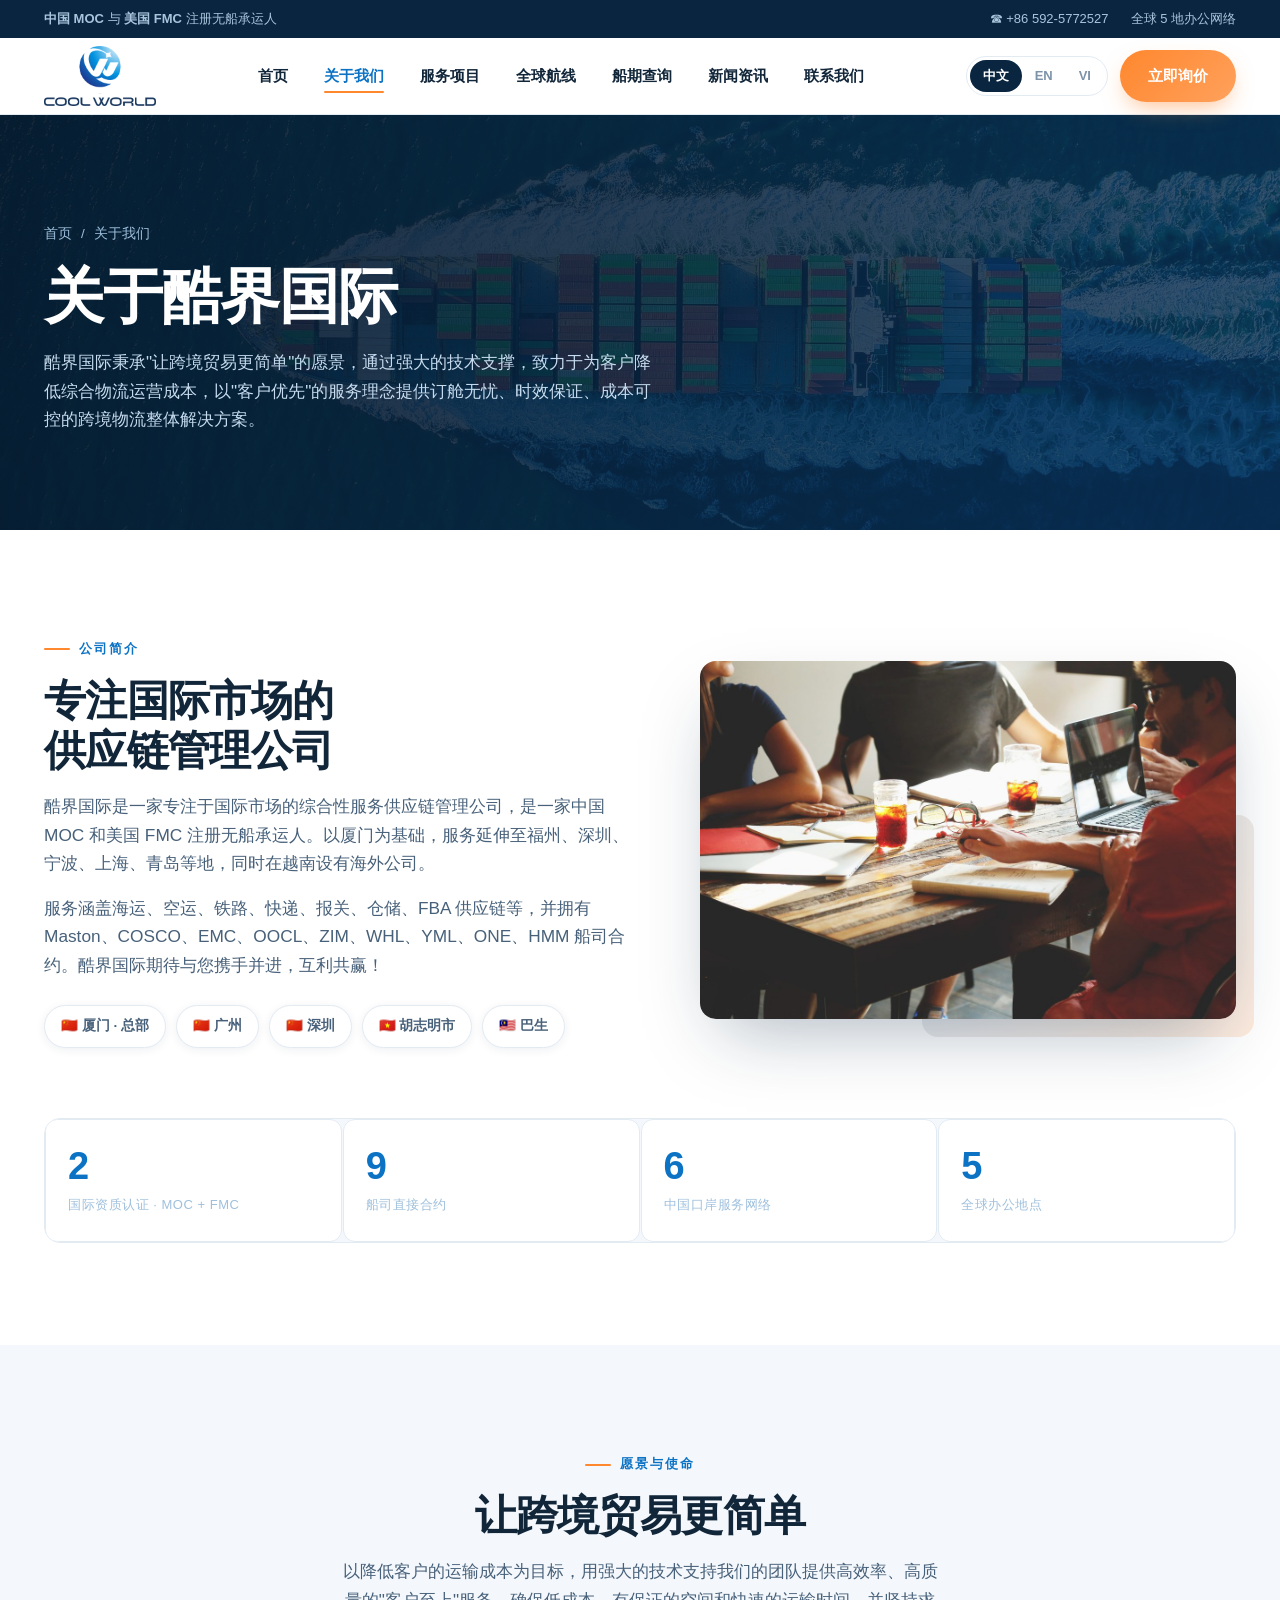
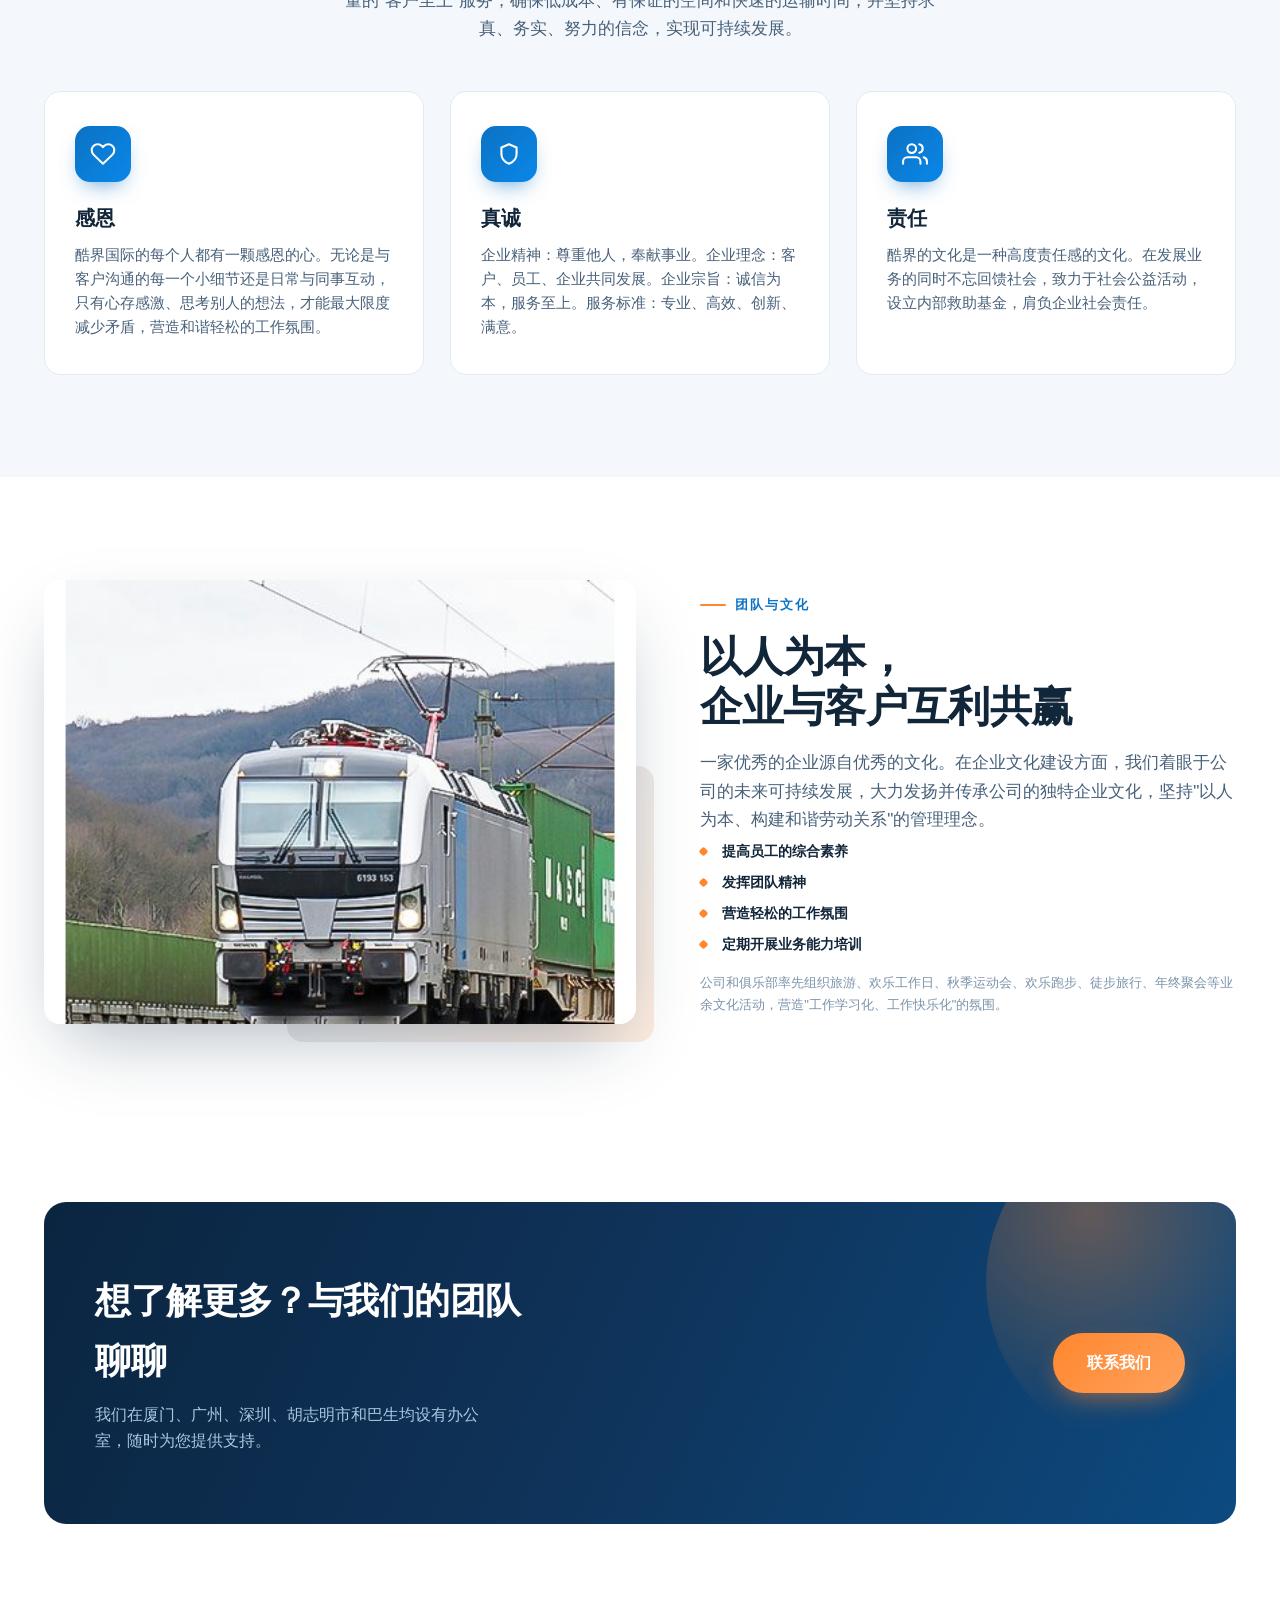
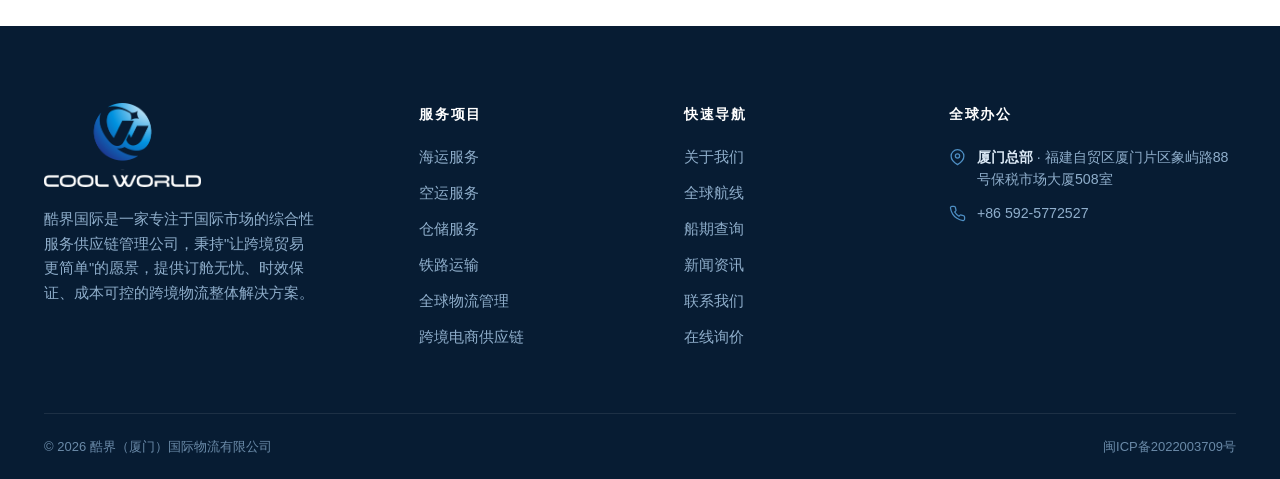
==== commit 916a60d1: "Add Vietnamese language support" ====
--- a/about.html
+++ b/about.html
@@ -15,11 +15,13 @@
     <div class="topbar__group">
       <span data-zh><b>中国 MOC</b> 与 <b>美国 FMC</b> 注册无船承运人</span>
       <span data-en>Licensed NVOCC — China <b>MOC</b> &amp; US <b>FMC</b> registered</span>
+      <span data-vi>Nhà vận chuyển không tàu (NVOCC) được cấp phép — Đăng ký tại MOC Trung Quốc &amp; FMC Hoa Kỳ</span>
     </div>
     <div class="topbar__group topbar__group--right">
       <a href="tel:+865925772527">☎ +86 592-5772527</a>
       <a href="contact.html" data-zh>全球 5 地办公网络</a>
       <a href="contact.html" data-en>5 Offices Worldwide</a>
+      <a href="contact.html" data-vi>5 văn phòng trên toàn thế giới</a>
     </div>
   </div>
 </div>
@@ -28,21 +30,23 @@
   <div class="wrap">
     <a class="logo" href="index.html" aria-label="Cool World International"><img src="assets/img/logo-vertical.png" alt="Cool World International"></a>
     <nav class="nav" aria-label="主导航">
-      <a href="index.html" data-zh>首页</a><a href="index.html" data-en>Home</a>
-      <a href="about.html" class="is-active" data-zh>关于我们</a><a href="about.html" class="is-active" data-en>About</a>
-      <a href="services.html" data-zh>服务项目</a><a href="services.html" data-en>Services</a>
-      <a href="routes.html" data-zh>全球航线</a><a href="routes.html" data-en>Routes</a>
-  <a href="schedule.html" data-zh>船期查询</a><a href="schedule.html" data-en>Schedules</a>
-      <a href="news.html" data-zh>新闻资讯</a><a href="news.html" data-en>News</a>
-      <a href="contact.html" data-zh>联系我们</a><a href="contact.html" data-en>Contact</a>
+      <a href="index.html" data-zh>首页</a><a href="index.html" data-en>Home</a><a href="index.html" data-vi>Trang chủ</a>
+      <a href="about.html" class="is-active" data-zh>关于我们</a><a href="about.html" class="is-active" data-en>About</a><a href="about.html" class="is-active" data-vi>Giới thiệu</a>
+      <a href="services.html" data-zh>服务项目</a><a href="services.html" data-en>Services</a><a href="services.html" data-vi>Dịch vụ</a>
+      <a href="routes.html" data-zh>全球航线</a><a href="routes.html" data-en>Routes</a><a href="routes.html" data-vi>Tuyến đường</a>
+  <a href="schedule.html" data-zh>船期查询</a><a href="schedule.html" data-en>Schedules</a><a href="schedule.html" data-vi>Lịch tàu</a>
+      <a href="news.html" data-zh>新闻资讯</a><a href="news.html" data-en>News</a><a href="news.html" data-vi>Tin tức</a>
+      <a href="contact.html" data-zh>联系我们</a><a href="contact.html" data-en>Contact</a><a href="contact.html" data-vi>Liên hệ</a>
     </nav>
     <div class="header__cta">
       <div class="lang" role="group" aria-label="Language">
         <button type="button" data-lang-btn="zh">中文</button>
         <button type="button" data-lang-btn="en">EN</button>
+        <button type="button" data-lang-btn="vi">VI</button>
       </div>
       <a class="btn btn--accent" href="contact.html" data-zh>立即询价</a>
       <a class="btn btn--accent" href="contact.html" data-en>Get a Quote</a>
+      <a class="btn btn--accent" href="contact.html" data-vi>Nhận báo giá</a>
       <button class="burger" aria-label="打开菜单"><svg viewBox="0 0 24 24" fill="none" stroke-width="2" stroke-linecap="round"><path d="M3 6h18M3 12h18M3 18h18"/></svg></button>
     </div>
   </div>
@@ -53,26 +57,28 @@
     <img src="assets/img/logo-vertical-white.png" alt="Cool World" style="height:60px">
     <button class="mnav__close" aria-label="关闭菜单"><svg viewBox="0 0 24 24" fill="none" stroke-width="2" stroke-linecap="round"><path d="M18 6 6 18M6 6l12 12"/></svg></button>
   </div>
-  <a href="index.html" data-zh>首页</a><a href="index.html" data-en>Home</a>
-  <a href="about.html" data-zh>关于我们</a><a href="about.html" data-en>About Us</a>
-  <a href="services.html" data-zh>服务项目</a><a href="services.html" data-en>Services</a>
-  <a href="routes.html" data-zh>全球航线</a><a href="routes.html" data-en>Routes</a>
-  <a href="schedule.html" data-zh>船期查询</a><a href="schedule.html" data-en>Schedules</a>
-  <a href="news.html" data-zh>新闻资讯</a><a href="news.html" data-en>News</a>
-  <a href="contact.html" data-zh>联系我们</a><a href="contact.html" data-en>Contact</a>
+  <a href="index.html" data-zh>首页</a><a href="index.html" data-en>Home</a><a href="index.html" data-vi>Trang chủ</a>
+  <a href="about.html" data-zh>关于我们</a><a href="about.html" data-en>About Us</a><a href="about.html" data-vi>Giới thiệu</a>
+  <a href="services.html" data-zh>服务项目</a><a href="services.html" data-en>Services</a><a href="services.html" data-vi>Dịch vụ</a>
+  <a href="routes.html" data-zh>全球航线</a><a href="routes.html" data-en>Routes</a><a href="routes.html" data-vi>Tuyến đường</a>
+  <a href="schedule.html" data-zh>船期查询</a><a href="schedule.html" data-en>Schedules</a><a href="schedule.html" data-vi>Lịch tàu</a>
+  <a href="news.html" data-zh>新闻资讯</a><a href="news.html" data-en>News</a><a href="news.html" data-vi>Tin tức</a>
+  <a href="contact.html" data-zh>联系我们</a><a href="contact.html" data-en>Contact</a><a href="contact.html" data-vi>Liên hệ</a>
   <div style="margin-top:26px"><div class="lang" style="border-color:rgba(255,255,255,.3);background:transparent">
     <button type="button" data-lang-btn="zh">中文</button>
     <button type="button" data-lang-btn="en">English</button>
+    <button type="button" data-lang-btn="vi">Tiếng Việt</button>
   </div></div>
 </div>
 
 <section class="pagehero">
   <div class="pagehero__bg"><img src="assets/img/hero-sea.jpg" alt="" fetchpriority="high"></div>
   <div class="wrap">
-    <nav class="breadcrumb"><a href="index.html" data-zh>首页</a><a href="index.html" data-en>Home</a><span>/</span><span data-zh>关于我们</span><span data-en>About Us</span></nav>
-    <h1 class="h1"><span data-zh>关于酷界国际</span><span data-en>About Cool World International</span></h1>
+    <nav class="breadcrumb"><a href="index.html" data-zh>首页</a><a href="index.html" data-en>Home</a><a href="index.html" data-vi>Trang chủ</a><span>/</span><span data-zh>关于我们</span><span data-en>About Us</span><span data-vi>Giới thiệu</span></nav>
+    <h1 class="h1"><span data-zh>关于酷界国际</span><span data-en>About Cool World International</span><span data-vi>Giới thiệu Cool World International</span></h1>
     <p class="lead" data-zh>酷界国际秉承"让跨境贸易更简单"的愿景，通过强大的技术支撑，致力于为客户降低综合物流运营成本，以"客户优先"的服务理念提供订舱无忧、时效保证、成本可控的跨境物流整体解决方案。</p>
     <p class="lead" data-en>Guided by the vision "making cross-border trade simpler", Cool World uses strong technology to cut overall logistics costs, delivering worry-free booking, guaranteed transit times and cost-controlled solutions with a customer-first service philosophy.</p>
+    <p class="lead" data-vi>Với tầm nhìn "làm cho thương mại xuyên biên giới đơn giản hơn", Cool World sử dụng công nghệ mạnh mẽ để cắt giảm chi phí logistics tổng thể, cung cấp giải pháp đặt chỗ không lo lắng, thời gian vận chuyển được đảm bảo và chi phí được kiểm soát với triết lý dịch vụ ưu tiên khách hàng.</p>
   </div>
 </section>
 
@@ -80,15 +86,18 @@
   <div class="wrap">
     <div class="split">
       <div class="reveal">
-        <span class="eyebrow"><span data-zh>公司简介</span><span data-en>Company Profile</span></span>
-        <h2 class="h2"><span data-zh>专注国际市场的<br>供应链管理公司</span><span data-en>A Supply Chain Company<br>Built for Global Markets</span></h2>
+        <span class="eyebrow"><span data-zh>公司简介</span><span data-en>Company Profile</span><span data-vi>Giới thiệu công ty</span></span>
+        <h2 class="h2"><span data-zh>专注国际市场的<br>供应链管理公司</span><span data-en>A Supply Chain Company<br>Built for Global Markets</span><span data-vi>Công ty quản lý chuỗi cung ứng<br>tập trung vào thị trường quốc tế</span></h2>
         <p class="lead mt-16" data-zh>酷界国际是一家专注于国际市场的综合性服务供应链管理公司，是一家中国 MOC 和美国 FMC 注册无船承运人。以厦门为基础，服务延伸至福州、深圳、宁波、上海、青岛等地，同时在越南设有海外公司。</p>
         <p class="lead mt-16" data-en>Cool World International is a comprehensive supply chain management company focused on international markets, registered as an NVOCC with China MOC and the US FMC. From our Xiamen base we cover Fuzhou, Shenzhen, Ningbo, Shanghai and Qingdao, with overseas companies in Vietnam and Malaysia.</p>
+        <p class="lead mt-16" data-vi>Cool World International là công ty quản lý chuỗi cung ứng dịch vụ toàn diện tập trung vào thị trường quốc tế, được đăng ký làm NVOCC với MOC Trung Quốc và FMC Hoa Kỳ. Từ cơ sở tại Hạ Môn, chúng tôi phục vụ Phúc Châu, Thâm Quyến, Ninh Ba, Thượng Hải và Thanh Đảo, đồng thời có công ty ở nước ngoài tại Việt Nam và Malaysia.</p>
         <p class="lead mt-16" data-zh>服务涵盖海运、空运、铁路、快递、报关、仓储、FBA 供应链等，并拥有 Maston、COSCO、EMC、OOCL、ZIM、WHL、YML、ONE、HMM 船司合约。酷界国际期待与您携手并进，互利共赢！</p>
         <p class="lead mt-16" data-en>Our services span ocean, air, rail, courier, customs brokerage, warehousing and FBA supply chain, backed by contracts with Maston, COSCO, EMC, OOCL, ZIM, WHL, YML, ONE and HMM. We look forward to moving forward together with you.</p>
+        <p class="lead mt-16" data-vi>Dịch vụ của chúng tôi bao gồm đường biển, đường hàng không, đường sắt, chuyển phát nhanh, thông quan, kho bãi và chuỗi cung ứng FBA, được hỗ trợ bởi hợp đồng với Maston, COSCO, EMC, OOCL, ZIM, WHL, YML, ONE và HMM. Chúng tôi mong muốn cùng bạn tiến về phía trước, cùng có lợi!</p>
         <div class="chips">
           <span class="chip" data-zh>🇨🇳 厦门 · 总部</span><span class="chip" data-zh>🇨🇳 广州</span><span class="chip" data-zh>🇨🇳 深圳</span><span class="chip" data-zh>🇻🇳 胡志明市</span><span class="chip" data-zh>🇲🇾 巴生</span>
           <span class="chip" data-en>🇨🇳 Xiamen · HQ</span><span class="chip" data-en>🇨🇳 Guangzhou</span><span class="chip" data-en>🇨🇳 Shenzhen</span><span class="chip" data-en>🇻🇳 Ho Chi Minh City</span><span class="chip" data-en>🇲🇾 Klang</span>
+          <span class="chip" data-vi>🇨🇳 Hạ Môn · Trụ sở</span><span class="chip" data-vi>🇨🇳 Quảng Châu</span><span class="chip" data-vi>🇨🇳 Thâm Quyến</span><span class="chip" data-vi>🇻🇳 Thành phố Hồ Chí Minh</span><span class="chip" data-vi>🇲🇾 Klang</span>
         </div>
       </div>
       <div class="split__media reveal" data-d="1">
@@ -97,10 +106,10 @@
     </div>
 
     <div class="hero__stats mt-48 reveal" style="background:var(--mist);border-color:var(--line)">
-      <div class="hero__stat" style="background:#fff;border:1px solid var(--line);border-radius:12px"><b style="color:var(--blue)">2</b><span data-zh>国际资质认证 · MOC + FMC</span><span data-en>Licences · MOC + FMC</span></div>
-      <div class="hero__stat" style="background:#fff;border:1px solid var(--line);border-radius:12px"><b style="color:var(--blue)">9</b><span data-zh>船司直接合约</span><span data-en>Direct Carrier Contracts</span></div>
-      <div class="hero__stat" style="background:#fff;border:1px solid var(--line);border-radius:12px"><b style="color:var(--blue)">6</b><span data-zh>中国口岸服务网络</span><span data-en>China Port Network</span></div>
-      <div class="hero__stat" style="background:#fff;border:1px solid var(--line);border-radius:12px"><b style="color:var(--blue)">5</b><span data-zh>全球办公地点</span><span data-en>Global Offices</span></div>
+      <div class="hero__stat" style="background:#fff;border:1px solid var(--line);border-radius:12px"><b style="color:var(--blue)">2</b><span data-zh>国际资质认证 · MOC + FMC</span><span data-en>Licences · MOC + FMC</span><span data-vi>Chứng chỉ quốc tế · MOC + FMC</span></div>
+      <div class="hero__stat" style="background:#fff;border:1px solid var(--line);border-radius:12px"><b style="color:var(--blue)">9</b><span data-zh>船司直接合约</span><span data-en>Direct Carrier Contracts</span><span data-vi>Hợp đồng trực tiếp với hãng tàu</span></div>
+      <div class="hero__stat" style="background:#fff;border:1px solid var(--line);border-radius:12px"><b style="color:var(--blue)">6</b><span data-zh>中国口岸服务网络</span><span data-en>China Port Network</span><span data-vi>Mạng lưới cảng Trung Quốc</span></div>
+      <div class="hero__stat" style="background:#fff;border:1px solid var(--line);border-radius:12px"><b style="color:var(--blue)">5</b><span data-zh>全球办公地点</span><span data-en>Global Offices</span><span data-vi>Văn phòng trên toàn thế giới</span></div>
     </div>
   </div>
 </section>
@@ -108,30 +117,34 @@
 <section class="section section--mist">
   <div class="wrap">
     <div class="center reveal">
-      <span class="eyebrow"><span data-zh>愿景与使命</span><span data-en>Vision &amp; Mission</span></span>
-      <h2 class="h2"><span data-zh>让跨境贸易更简单</span><span data-en>Making Cross-border Trade Simpler</span></h2>
+      <span class="eyebrow"><span data-zh>愿景与使命</span><span data-en>Vision &amp; Mission</span><span data-vi>Tầm nhìn &amp; Sứ mệnh</span></span>
+      <h2 class="h2"><span data-zh>让跨境贸易更简单</span><span data-en>Making Cross-border Trade Simpler</span><span data-vi>Làm cho thương mại xuyên biên giới đơn giản hơn</span></h2>
       <p class="lead mt-16" data-zh>以降低客户的运输成本为目标，用强大的技术支持我们的团队提供高效率、高质量的"客户至上"服务，确保低成本、有保证的空间和快速的运输时间，并坚持求真、务实、努力的信念，实现可持续发展。</p>
       <p class="lead mt-16" data-en>We aim to lower our customers' shipping costs. Backed by strong technology, our team delivers efficient, high-quality customer-first service — low cost, guaranteed space and fast transit times — with a pragmatic, truth-seeking commitment to sustainable growth.</p>
+      <p class="lead mt-16" data-vi>Chúng tôi nhắm đến việc giảm chi phí vận chuyển của khách hàng. Với sự hỗ trợ của công nghệ mạnh mẽ, đội ngũ của chúng tôi cung cấp dịch vụ ưu tiên khách hàng hiệu quả, chất lượng cao — chi phí thấp, chỗ đặt được đảm bảo và thời gian vận chuyển nhanh — với cam kết thực tế, tìm kiếm sự thật để phát triển bền vững.</p>
     </div>
 
     <div class="pillars mt-48">
       <div class="pillar reveal">
         <div class="pillar__ico"><svg viewBox="0 0 24 24" fill="none" stroke="currentColor" stroke-width="1.9" stroke-linecap="round" stroke-linejoin="round"><path d="M20.8 4.6a5.5 5.5 0 0 0-7.8 0L12 5.7l-1-1.1a5.5 5.5 0 0 0-7.8 7.8l1 1.1L12 21l7.8-7.5 1-1.1a5.5 5.5 0 0 0 0-7.8z"/></svg></div>
-        <h3 data-zh>感恩</h3><h3 data-en>Gratitude</h3>
+        <h3 data-zh>感恩</h3><h3 data-en>Gratitude</h3><h3 data-vi>Lòng biết ơn</h3>
         <p data-zh>酷界国际的每个人都有一颗感恩的心。无论是与客户沟通的每一个小细节还是日常与同事互动，只有心存感激、思考别人的想法，才能最大限度减少矛盾，营造和谐轻松的工作氛围。</p>
         <p data-en>Everyone at Cool World carries a grateful heart. In every client conversation and everyday interaction, gratitude and empathy minimise friction and build a relaxed, harmonious workplace.</p>
+        <p data-vi>Mọi người tại Cool World đều có trái tim biết ơn. Trong mọi cuộc trò chuyện với khách hàng và tương tác hàng ngày, lòng biết ơn và sự đồng cảm giảm thiểu xung đột và xây dựng một môi trường làm việc thoải mái, hòa hợp.</p>
       </div>
       <div class="pillar reveal" data-d="1">
         <div class="pillar__ico"><svg viewBox="0 0 24 24" fill="none" stroke="currentColor" stroke-width="1.9" stroke-linecap="round" stroke-linejoin="round"><path d="M12 3l7 3v6c0 4.4-3 7.4-7 9-4-1.6-7-4.6-7-9V6z"/></svg></div>
-        <h3 data-zh>真诚</h3><h3 data-en>Sincerity</h3>
+        <h3 data-zh>真诚</h3><h3 data-en>Sincerity</h3><h3 data-vi>Chân thành</h3>
         <p data-zh>企业精神：尊重他人，奉献事业。企业理念：客户、员工、企业共同发展。企业宗旨：诚信为本，服务至上。服务标准：专业、高效、创新、满意。</p>
         <p data-en>Spirit: respect others, devote ourselves to the work. Philosophy: customers, employees and the company grow together. Purpose: integrity first, service supreme. Standard: professional, efficient, innovative, satisfying.</p>
+        <p data-vi>Tinh thần: tôn trọng người khác, tận tâm với công việc. Triết lý: khách hàng, nhân viên và công ty cùng phát triển. Mục đích: đạo đức làm đầu, dịch vụ là trên hết. Tiêu chuẩn: chuyên nghiệp, hiệu quả, đổi mới, hài lòng.</p>
       </div>
       <div class="pillar reveal" data-d="2">
         <div class="pillar__ico"><svg viewBox="0 0 24 24" fill="none" stroke="currentColor" stroke-width="1.9" stroke-linecap="round" stroke-linejoin="round"><path d="M17 21v-2a4 4 0 0 0-4-4H5a4 4 0 0 0-4 4v2"/><circle cx="9" cy="7" r="4"/><path d="M23 21v-2a4 4 0 0 0-3-3.9M16 3.1a4 4 0 0 1 0 7.8"/></svg></div>
-        <h3 data-zh>责任</h3><h3 data-en>Responsibility</h3>
+        <h3 data-zh>责任</h3><h3 data-en>Responsibility</h3><h3 data-vi>Trách nhiệm</h3>
         <p data-zh>酷界的文化是一种高度责任感的文化。在发展业务的同时不忘回馈社会，致力于社会公益活动，设立内部救助基金，肩负企业社会责任。</p>
         <p data-en>Cool World's culture is one of high responsibility. While growing the business we give back — supporting public welfare and maintaining an internal relief fund as part of our social responsibility.</p>
+        <p data-vi>Văn hóa của Cool World là văn hóa của trách nhiệm cao. Trong khi phát triển kinh doanh, chúng tôi cũng đóng góp cho xã hội — hỗ trợ các hoạt động phúc lợi công cộng và duy trì quỹ cứu trợ nội bộ như một phần của trách nhiệm xã hội của doanh nghiệp.</p>
       </div>
     </div>
   </div>
@@ -144,18 +157,20 @@
         <img src="assets/img/handling.jpg" alt="酷界国际操作团队" loading="lazy">
       </div>
       <div class="reveal" data-d="1">
-        <span class="eyebrow"><span data-zh>团队与文化</span><span data-en>Team &amp; Culture</span></span>
-        <h2 class="h2"><span data-zh>以人为本，<br>企业与客户互利共赢</span><span data-en>People First,<br>Win-win for Clients &amp; Company</span></h2>
+        <span class="eyebrow"><span data-zh>团队与文化</span><span data-en>Team &amp; Culture</span><span data-vi>Đội ngũ &amp; Văn hóa</span></span>
+        <h2 class="h2"><span data-zh>以人为本，<br>企业与客户互利共赢</span><span data-en>People First,<br>Win-win for Clients &amp; Company</span><span data-vi>Con người làm trọng,<br>cùng có lợi cho khách hàng và công ty</span></h2>
         <p class="lead mt-16" data-zh>一家优秀的企业源自优秀的文化。在企业文化建设方面，我们着眼于公司的未来可持续发展，大力发扬并传承公司的独特企业文化，坚持"以人为本、构建和谐劳动关系"的管理理念。</p>
         <p class="lead mt-16" data-en>A great company grows from a great culture. We focus on sustainable long-term development, carrying forward our unique culture and the management philosophy of "people first, harmonious labour relations".</p>
+        <p class="lead mt-16" data-vi>Một công ty vĩ đại phát triển từ văn hóa vĩ đại. Chúng tôi tập trung vào phát triển bền vững dài hạn, kế thừa và phát huy văn hóa độc đáo của mình cũng như triết lý quản lý "con người làm trọng, quan hệ lao động hòa hợp".</p>
         <ul class="card__list mt-24">
-          <li><b data-zh>提高员工的综合素养</b><b data-en>Raising overall employee capability</b></li>
-          <li><b data-zh>发挥团队精神</b><b data-en>Fostering team spirit</b></li>
-          <li><b data-zh>营造轻松的工作氛围</b><b data-en>Building a relaxed working atmosphere</b></li>
-          <li><b data-zh>定期开展业务能力培训</b><b data-en>Regular professional training</b></li>
+          <li><b data-zh>提高员工的综合素养</b><b data-en>Raising overall employee capability</b><b data-vi>Nâng cao năng lực tổng hợp của nhân viên</b></li>
+          <li><b data-zh>发挥团队精神</b><b data-en>Fostering team spirit</b><b data-vi>Phát huy tinh thần đồng đội</b></li>
+          <li><b data-zh>营造轻松的工作氛围</b><b data-en>Building a relaxed working atmosphere</b><b data-vi>Xây dựng môi trường làm việc thoải mái</b></li>
+          <li><b data-zh>定期开展业务能力培训</b><b data-en>Regular professional training</b><b data-vi>Đào tạo chuyên môn định kỳ</b></li>
         </ul>
         <p class="note mt-16" data-zh>公司和俱乐部率先组织旅游、欢乐工作日、秋季运动会、欢乐跑步、徒步旅行、年终聚会等业余文化活动，营造"工作学习化、工作快乐化"的氛围。</p>
         <p class="note mt-16" data-en>The company and its club organise trips, fun work days, autumn sports meets, fun runs, hiking and year-end parties — creating a workplace where working is learning, and working is joyful.</p>
+        <p class="note mt-16" data-vi>Công ty và câu lạc bộ của mình tổ chức các chuyến du lịch, ngày làm việc vui vẻ, hội thao mùa thu, chạy vui, đi bộ đường dài và tiệc cuối năm — tạo ra một nơi làm việc nơi làm việc là học tập, và làm việc là niềm vui.</p>
       </div>
     </div>
   </div>
@@ -167,12 +182,15 @@
       <div>
         <h2 data-zh>想了解更多？与我们的团队聊聊</h2>
         <h2 data-en>Want to know more? Talk to our team</h2>
+        <h2 data-vi>Muốn biết thêm? Hãy trò chuyện với đội ngũ của chúng tôi</h2>
         <p data-zh>我们在厦门、广州、深圳、胡志明市和巴生均设有办公室，随时为您提供支持。</p>
         <p data-en>With offices in Xiamen, Guangzhou, Shenzhen, Ho Chi Minh City and Klang, support is always close by.</p>
+        <p data-vi>Với các văn phòng tại Hạ Môn, Quảng Châu, Thâm Quyến, Thành phố Hồ Chí Minh và Klang, sự hỗ trợ luôn ở gần bạn.</p>
       </div>
       <div class="cta-band__btns">
         <a class="btn btn--accent btn--lg" href="contact.html" data-zh>联系我们</a>
         <a class="btn btn--accent btn--lg" href="contact.html" data-en>Contact Us</a>
+        <a class="btn btn--accent btn--lg" href="contact.html" data-vi>Liên hệ</a>
       </div>
     </div>
   </div>
@@ -185,42 +203,44 @@
         <img src="assets/img/logo-vertical-white.png" alt="Cool World International">
         <p data-zh>酷界国际是一家专注于国际市场的综合性服务供应链管理公司，秉持"让跨境贸易更简单"的愿景，提供订舱无忧、时效保证、成本可控的跨境物流整体解决方案。</p>
         <p data-en>Cool World International is a comprehensive supply chain management company focused on international markets, delivering worry-free booking, guaranteed transit times and cost-controlled cross-border logistics.</p>
-      </div>
-      <div>
-        <h4 data-zh>服务项目</h4><h4 data-en>Services</h4>
+        <p data-vi>Cool World International là công ty quản lý chuỗi cung ứng dịch vụ toàn diện tập trung vào thị trường quốc tế, với tầm nhìn "làm cho thương mại xuyên biên giới đơn giản hơn", cung cấp giải pháp logistics xuyên biên giới với đặt chỗ không lo lắng, thời gian vận chuyển được đảm bảo và chi phí được kiểm soát.</p>
+      </div>
+      <div>
+        <h4 data-zh>服务项目</h4><h4 data-en>Services</h4><h4 data-vi>Dịch vụ</h4>
         <ul>
-          <li><a href="services.html#ocean" data-zh>海运服务</a><a href="services.html#ocean" data-en>Ocean Freight</a></li>
-          <li><a href="services.html#air" data-zh>空运服务</a><a href="services.html#air" data-en>Air Freight</a></li>
-          <li><a href="services.html#warehousing" data-zh>仓储服务</a><a href="services.html#warehousing" data-en>Warehousing</a></li>
-          <li><a href="services.html#railway" data-zh>铁路运输</a><a href="services.html#railway" data-en>Railway Freight</a></li>
-          <li><a href="services.html#logistics" data-zh>全球物流管理</a><a href="services.html#logistics" data-en>Logistics Management</a></li>
-          <li><a href="services.html#ecommerce" data-zh>跨境电商供应链</a><a href="services.html#ecommerce" data-en>E-commerce Supply Chain</a></li>
-        </ul>
-      </div>
-      <div>
-        <h4 data-zh>快速导航</h4><h4 data-en>Quick Links</h4>
+          <li><a href="services.html#ocean" data-zh>海运服务</a><a href="services.html#ocean" data-en>Ocean Freight</a><a href="services.html#ocean" data-vi>Dịch vụ đường biển</a></li>
+          <li><a href="services.html#air" data-zh>空运服务</a><a href="services.html#air" data-en>Air Freight</a><a href="services.html#air" data-vi>Dịch vụ đường hàng không</a></li>
+          <li><a href="services.html#warehousing" data-zh>仓储服务</a><a href="services.html#warehousing" data-en>Warehousing</a><a href="services.html#warehousing" data-vi>Dịch vụ kho bãi</a></li>
+          <li><a href="services.html#railway" data-zh>铁路运输</a><a href="services.html#railway" data-en>Railway Freight</a><a href="services.html#railway" data-vi>Vận chuyển đường sắt</a></li>
+          <li><a href="services.html#logistics" data-zh>全球物流管理</a><a href="services.html#logistics" data-en>Logistics Management</a><a href="services.html#logistics" data-vi>Quản lý logistics toàn cầu</a></li>
+          <li><a href="services.html#ecommerce" data-zh>跨境电商供应链</a><a href="services.html#ecommerce" data-en>E-commerce Supply Chain</a><a href="services.html#ecommerce" data-vi>Chuỗi cung ứng thương mại điện tử xuyên biên giới</a></li>
+        </ul>
+      </div>
+      <div>
+        <h4 data-zh>快速导航</h4><h4 data-en>Quick Links</h4><h4 data-vi>Liên kết nhanh</h4>
         <ul>
-          <li><a href="about.html" data-zh>关于我们</a><a href="about.html" data-en>About Us</a></li>
-          <li><a href="routes.html" data-zh>全球航线</a><a href="routes.html" data-en>Global Routes</a></li>
-          <li><a href="schedule.html" data-zh>船期查询</a><a href="schedule.html" data-en>Schedules</a></li>
-          <li><a href="news.html" data-zh>新闻资讯</a><a href="news.html" data-en>News</a></li>
-          <li><a href="contact.html" data-zh>联系我们</a><a href="contact.html" data-en>Contact</a></li>
-          <li><a href="contact.html#quote" data-zh>在线询价</a><a href="contact.html#quote" data-en>Get a Quote</a></li>
-        </ul>
-      </div>
-      <div>
-        <h4 data-zh>全球办公</h4><h4 data-en>Global Offices</h4>
+          <li><a href="about.html" data-zh>关于我们</a><a href="about.html" data-en>About Us</a><a href="about.html" data-vi>Giới thiệu</a></li>
+          <li><a href="routes.html" data-zh>全球航线</a><a href="routes.html" data-en>Global Routes</a><a href="routes.html" data-vi>Tuyến đường toàn cầu</a></li>
+          <li><a href="schedule.html" data-zh>船期查询</a><a href="schedule.html" data-en>Schedules</a><a href="schedule.html" data-vi>Lịch tàu</a></li>
+          <li><a href="news.html" data-zh>新闻资讯</a><a href="news.html" data-en>News</a><a href="news.html" data-vi>Tin tức</a></li>
+          <li><a href="contact.html" data-zh>联系我们</a><a href="contact.html" data-en>Contact</a><a href="contact.html" data-vi>Liên hệ</a></li>
+          <li><a href="contact.html#quote" data-zh>在线询价</a><a href="contact.html#quote" data-en>Get a Quote</a><a href="contact.html#quote" data-vi>Nhận báo giá</a></li>
+        </ul>
+      </div>
+      <div>
+        <h4 data-zh>全球办公</h4><h4 data-en>Global Offices</h4><h4 data-vi>Văn phòng toàn cầu</h4>
         <ul>
           <li class="office__row"><svg viewBox="0 0 24 24" fill="none" stroke="currentColor" stroke-width="1.8" stroke-linecap="round"><path d="M21 10c0 7-9 12-9 12S3 17 3 10a9 9 0 0 1 18 0z"/><circle cx="12" cy="10" r="3"/></svg>
             <span data-zh><b style="color:#DCEAF6">厦门总部</b> · 福建自贸区厦门片区象屿路88号保税市场大厦508室</span>
-            <span data-en><b style="color:#DCEAF6">Xiamen HQ</b> · Room 508, Bonded Market Tower, No.88 Xiangyu Rd, FTZ Xiamen</span></li>
+            <span data-en><b style="color:#DCEAF6">Xiamen HQ</b> · Room 508, Bonded Market Tower, No.88 Xiangyu Rd, FTZ Xiamen</span>
+            <span data-vi><b style="color:#DCEAF6">Trụ sở Hạ Môn</b> · Phòng 508, Thị trường Khu liên thông, Số 88 Đường Tượng Vũ, Khu Thương mại Tự do Hạ Môn, Phúc Kiến</span></li>
           <li class="office__row"><svg viewBox="0 0 24 24" fill="none" stroke="currentColor" stroke-width="1.8" stroke-linecap="round"><path d="M22 16.9v3a2 2 0 0 1-2.2 2 19.8 19.8 0 0 1-8.6-3.1 19.5 19.5 0 0 1-6-6A19.8 19.8 0 0 1 2.1 4.2 2 2 0 0 1 4.1 2h3a2 2 0 0 1 2 1.7c.1 1 .4 2 .7 2.9a2 2 0 0 1-.5 2.1L8.1 9.9a16 16 0 0 0 6 6l1.2-1.2a2 2 0 0 1 2.1-.5c.9.3 1.9.6 2.9.7a2 2 0 0 1 1.7 2z"/></svg>
             <a href="tel:+865925772527">+86 592-5772527</a></li>
         </ul>
       </div>
     </div>
     <div class="footer__bottom">
-      <span>© <span data-year>2026</span> <span data-zh>酷界（厦门）国际物流有限公司</span><span data-en>Cool World (Xiamen) International Logistics Co., Ltd.</span></span>
+      <span>© <span data-year>2026</span> <span data-zh>酷界（厦门）国际物流有限公司</span><span data-en>Cool World (Xiamen) International Logistics Co., Ltd.</span><span data-vi>Cool World (Hạ Môn) Logistics Quốc tế TNHH</span></span>
       <span><a href="https://beian.miit.gov.cn/" target="_blank" rel="noopener">闽ICP备2022003709号</a></span>
     </div>
   </div>
--- a/assets/css/style.css
+++ b/assets/css/style.css
@@ -44,9 +44,10 @@
 button{font:inherit;cursor:pointer;border:0;background:none}
 input,select,textarea{font:inherit}
 
-/* ---------- bilingual switch ---------- */
-html[data-lang="en"] [data-zh]{display:none !important}
-html[data-lang="zh"] [data-en]{display:none !important}
+/* ---------- trilingual switch ---------- */
+html[data-lang="en"] [data-zh], html[data-lang="en"] [data-vi]{display:none !important}
+html[data-lang="zh"] [data-en], html[data-lang="zh"] [data-vi]{display:none !important}
+html[data-lang="vi"] [data-zh], html[data-lang="vi"] [data-en]{display:none !important}
 
 /* ---------- layout ---------- */
 .wrap{max-width:var(--maxw);margin:0 auto;padding:0 24px}
@@ -478,9 +479,10 @@
 }
 .qcard:hover{transform:translateY(-4px);border-color:var(--blue);box-shadow:var(--shadow)}
 .qcard b{font-size:16.5px;color:var(--navy);line-height:1.4}
-.qcard b span:first-child{display:none}
-html[data-lang="zh"] .qcard b span:first-child{display:inline}
-html[data-lang="en"] .qcard b span:last-child{display:inline}
+.qcard b span{display:none}
+html[data-lang="zh"] .qcard b [data-zh]{display:inline}
+html[data-lang="en"] .qcard b [data-en]{display:inline}
+html[data-lang="vi"] .qcard b [data-vi]{display:inline}
 .qcard span{font-size:14px;color:var(--muted);line-height:1.65}
 .qcard small{margin-top:auto;padding-top:8px;color:var(--blue);font-weight:700;font-size:12.5px;letter-spacing:.05em}
 .disc{
@@ -488,9 +490,10 @@
   border-radius:var(--radius);padding:22px 26px;font-size:13.5px;color:var(--muted);line-height:1.8;
 }
 .disc b{display:block;color:var(--blue-deep);margin-bottom:6px;font-size:14px}
-.disc b span:first-child{display:none}
-html[data-lang="zh"] .disc b span:first-child{display:inline}
-html[data-lang="en"] .disc b span:last-child{display:inline}
+.disc b span{display:none}
+html[data-lang="zh"] .disc b [data-zh]{display:inline}
+html[data-lang="en"] .disc b [data-en]{display:inline}
+html[data-lang="vi"] .disc b [data-vi]{display:inline}
 .charge-cols{display:grid;grid-template-columns:1fr 1fr;gap:28px}
 @media (max-width:980px){.charge-cols{grid-template-columns:1fr}.qgrid{grid-template-columns:1fr 1fr}}
 @media (max-width:660px){
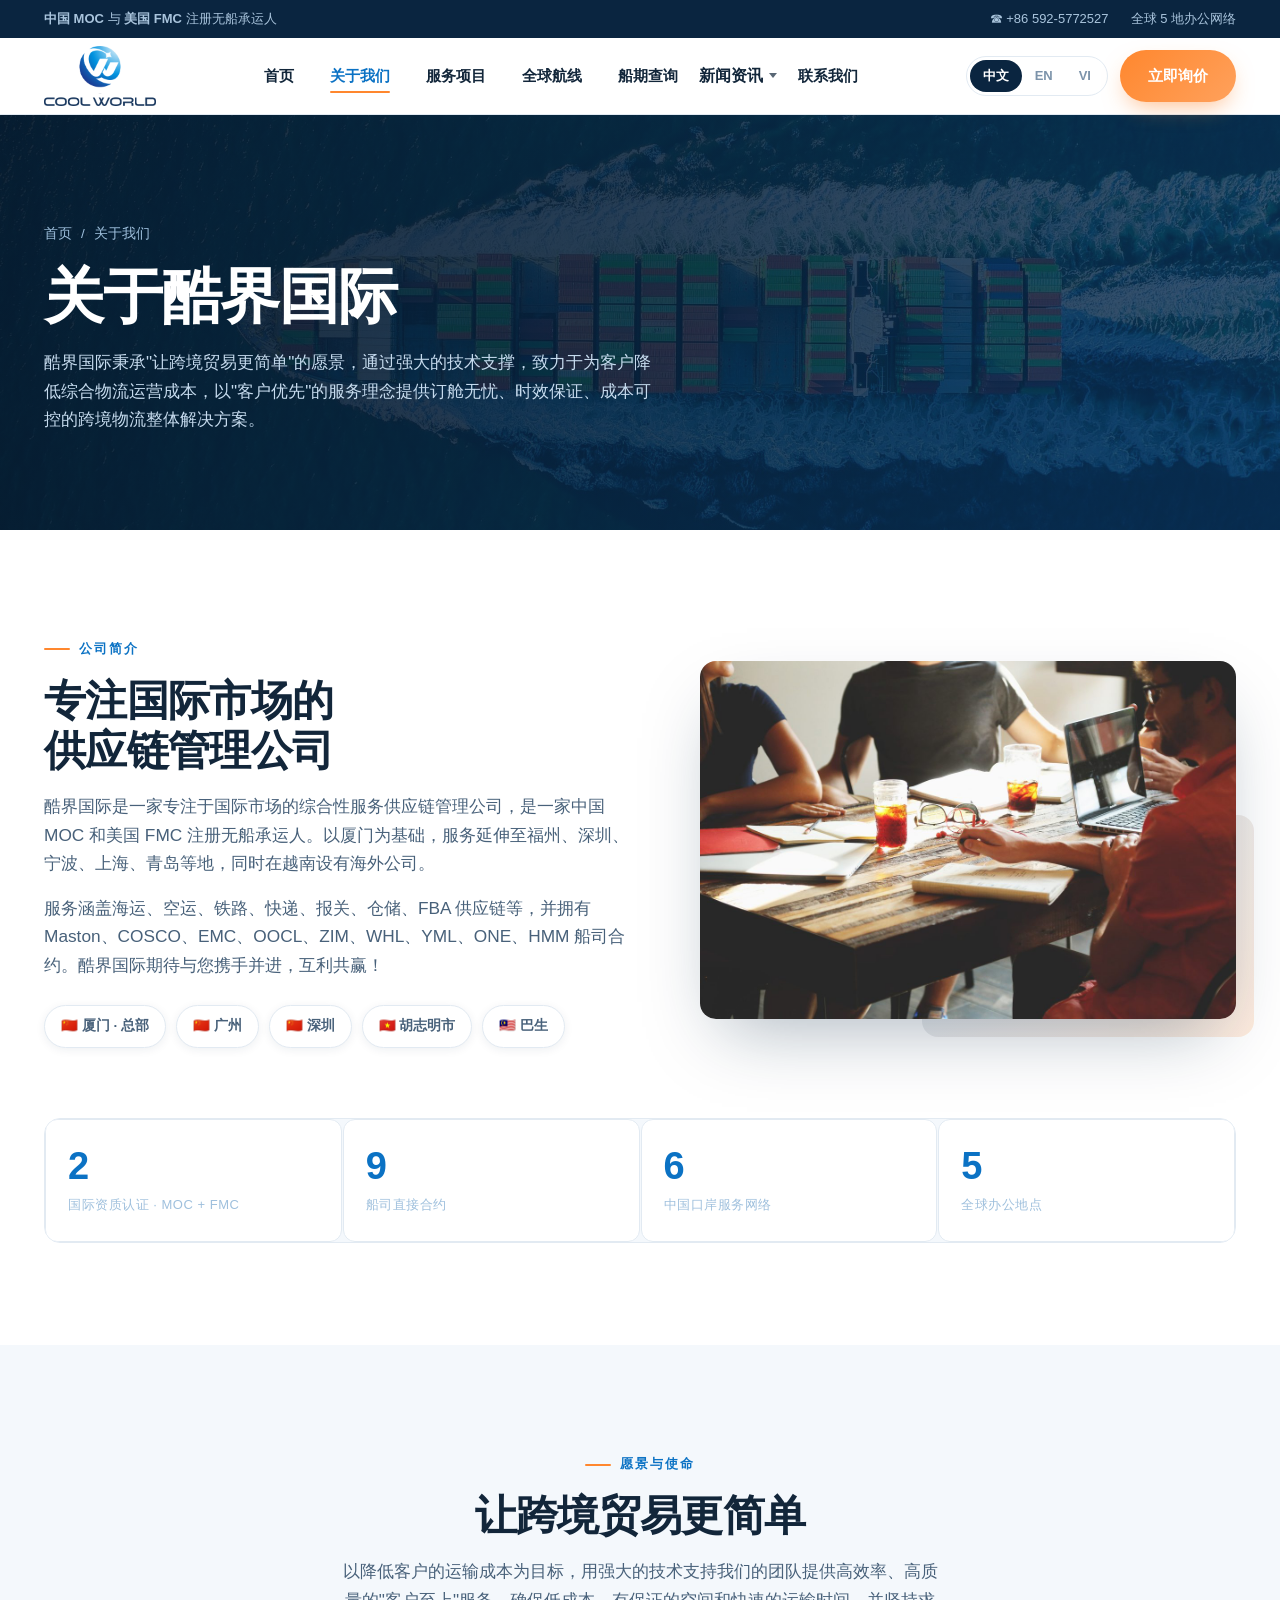
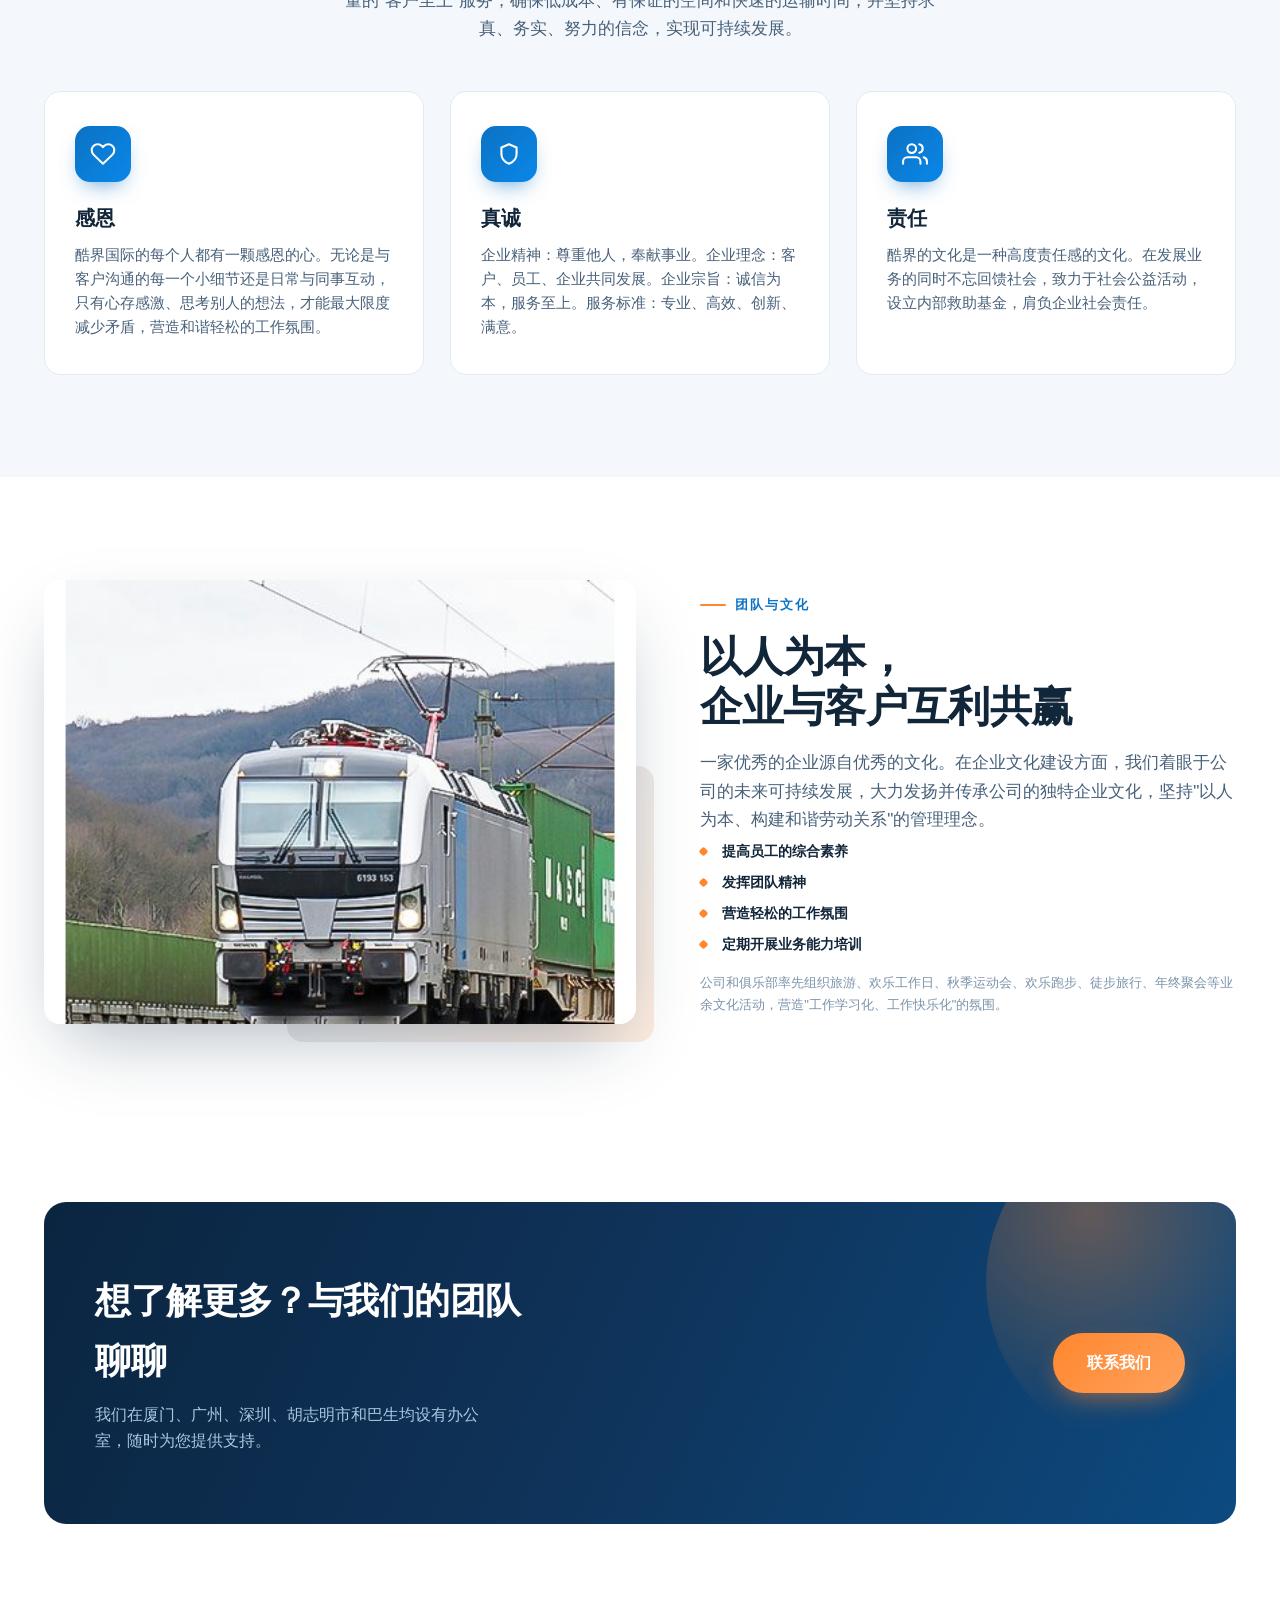
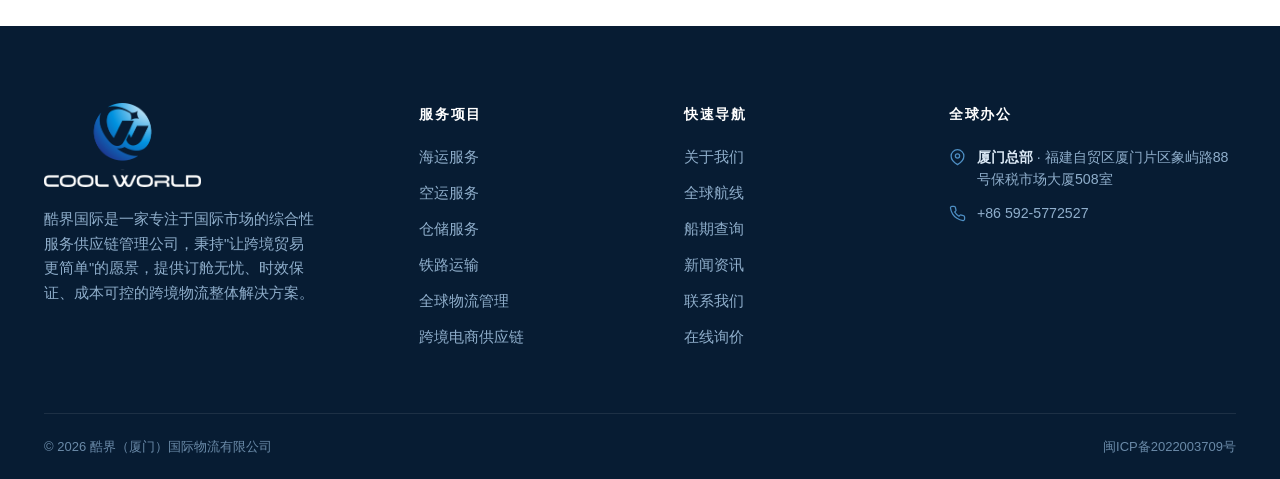
==== commit baa2e55e: "News dropdown: 3 items (Company News/Company Activities/Industry News), News not clickable, new indu" ====
--- a/about.html
+++ b/about.html
@@ -35,7 +35,14 @@
       <a href="services.html" data-zh>服务项目</a><a href="services.html" data-en>Services</a><a href="services.html" data-vi>Dịch vụ</a>
       <a href="routes.html" data-zh>全球航线</a><a href="routes.html" data-en>Routes</a><a href="routes.html" data-vi>Tuyến đường</a>
   <a href="schedule.html" data-zh>船期查询</a><a href="schedule.html" data-en>Schedules</a><a href="schedule.html" data-vi>Lịch tàu</a>
-      <a href="news.html" data-zh>新闻资讯</a><a href="news.html" data-en>News</a><a href="news.html" data-vi>Tin tức</a>
+      <div class="nav-drop">
+        <span class="nav__item--nolink" data-zh>新闻资讯</span><span class="nav__item--nolink" data-en>News</span><span class="nav__item--nolink" data-vi>Tin tức</span>
+        <div class="nav-drop__menu">
+          <a href="company-news.html" data-zh>公司简介</a><a href="company-news.html" data-en>Company News</a><a href="company-news.html" data-vi>Hồ sơ công ty</a>
+          <a href="news.html" data-zh>公司活动</a><a href="news.html" data-en>Company Activities</a><a href="news.html" data-vi>Hoạt động công ty</a>
+          <a href="industry.html" data-zh>行业资讯</a><a href="industry.html" data-en>Industry News</a><a href="industry.html" data-vi>Tin tức ngành</a>
+        </div>
+      </div>
       <a href="contact.html" data-zh>联系我们</a><a href="contact.html" data-en>Contact</a><a href="contact.html" data-vi>Liên hệ</a>
     </nav>
     <div class="header__cta">
@@ -62,7 +69,10 @@
   <a href="services.html" data-zh>服务项目</a><a href="services.html" data-en>Services</a><a href="services.html" data-vi>Dịch vụ</a>
   <a href="routes.html" data-zh>全球航线</a><a href="routes.html" data-en>Routes</a><a href="routes.html" data-vi>Tuyến đường</a>
   <a href="schedule.html" data-zh>船期查询</a><a href="schedule.html" data-en>Schedules</a><a href="schedule.html" data-vi>Lịch tàu</a>
-  <a href="news.html" data-zh>新闻资讯</a><a href="news.html" data-en>News</a><a href="news.html" data-vi>Tin tức</a>
+  <span class="nav__item--nolink" data-zh>新闻资讯</span><span class="nav__item--nolink" data-en>News</span><span class="nav__item--nolink" data-vi>Tin tức</span>
+  <div class="mnav__sub">
+    <a href="company-news.html" data-zh>公司简介</a><a href="company-news.html" data-en>Company News</a><a href="company-news.html" data-vi>Hồ sơ công ty</a>
+  </div>
   <a href="contact.html" data-zh>联系我们</a><a href="contact.html" data-en>Contact</a><a href="contact.html" data-vi>Liên hệ</a>
   <div style="margin-top:26px"><div class="lang" style="border-color:rgba(255,255,255,.3);background:transparent">
     <button type="button" data-lang-btn="zh">中文</button>
@@ -222,7 +232,7 @@
           <li><a href="about.html" data-zh>关于我们</a><a href="about.html" data-en>About Us</a><a href="about.html" data-vi>Giới thiệu</a></li>
           <li><a href="routes.html" data-zh>全球航线</a><a href="routes.html" data-en>Global Routes</a><a href="routes.html" data-vi>Tuyến đường toàn cầu</a></li>
           <li><a href="schedule.html" data-zh>船期查询</a><a href="schedule.html" data-en>Schedules</a><a href="schedule.html" data-vi>Lịch tàu</a></li>
-          <li><a href="news.html" data-zh>新闻资讯</a><a href="news.html" data-en>News</a><a href="news.html" data-vi>Tin tức</a></li>
+          <li><span class="nav__item--nolink" data-zh>新闻资讯</span><span class="nav__item--nolink" data-en>News</span><span class="nav__item--nolink" data-vi>Tin tức</span></li>
           <li><a href="contact.html" data-zh>联系我们</a><a href="contact.html" data-en>Contact</a><a href="contact.html" data-vi>Liên hệ</a></li>
           <li><a href="contact.html#quote" data-zh>在线询价</a><a href="contact.html#quote" data-en>Get a Quote</a><a href="contact.html#quote" data-vi>Nhận báo giá</a></li>
         </ul>
--- a/assets/css/style.css
+++ b/assets/css/style.css
@@ -365,6 +365,45 @@
 .office__row{display:flex;gap:11px;font-size:14.2px;color:var(--ink-2);margin-top:10px;line-height:1.55}
 .office__row svg{width:17px;height:17px;flex:none;color:var(--blue);margin-top:3px}
 .office__row a:hover{color:var(--blue)}
+.office[data-office]{cursor:pointer}
+.office[data-office]:focus{outline:2px solid var(--blue);outline-offset:3px}
+
+.office-tooltip{
+  position:fixed;z-index:9999;pointer-events:none;opacity:0;
+  transform:translateY(8px);transition:opacity .22s ease,transform .22s ease;
+  max-width:calc(100vw - 16px);max-height:calc(100vh - 16px);
+}
+.office-tooltip.is-visible{opacity:1;transform:none;pointer-events:auto}
+.office-tooltip__inner{
+  background:#fff;border-radius:14px;box-shadow:0 20px 48px rgba(9,25,48,.22),0 2px 8px rgba(9,25,48,.08);
+  overflow:hidden;min-width:720px;display:flex;flex-direction:column;
+}
+.office-tooltip__title{padding:22px 28px 3px;margin:0;font-size:clamp(19px,2.2vw,26px);font-weight:750;color:var(--blue);text-align:center}
+.office-tooltip__subtitle{padding:0 28px 14px;margin:0;font-size:12.5px;color:var(--ink-3);letter-spacing:.03em;text-align:center}
+.office-tooltip__tablewrap{overflow:auto;padding:0 20px 22px}
+.office-tooltip__table{width:auto;min-width:640px;border-collapse:separate;border-spacing:0;font-size:13.5px}
+.office-tooltip__table thead th{
+  background:var(--blue);color:#fff;font-weight:700;font-size:12.5px;letter-spacing:.03em;
+  padding:11px 13px;text-align:left;white-space:nowrap;position:sticky;top:0;z-index:1;
+}
+.office-tooltip__table thead th:first-child{border-radius:6px 0 0 0}
+.office-tooltip__table thead th:last-child{border-radius:0 6px 0 0}
+.office-tooltip__table tbody td{padding:12px 13px;border-bottom:1px solid #eef2f6;color:var(--ink-2);vertical-align:middle;white-space:nowrap}
+.office-tooltip__table tbody tr:hover td{background:#f7fafd}
+.office-tooltip__table tbody tr:last-child td{border-bottom:none}
+.office-tooltip__table tbody td:nth-child(2){font-weight:700;color:var(--ink);white-space:nowrap}
+.office-tooltip__photo{width:56px;padding:8px 6px !important;text-align:center}
+.office-tooltip__avatar{width:42px;height:54px;object-fit:cover;object-position:top;border-radius:4px;display:block;margin:0 auto;box-shadow:0 1px 4px rgba(15,40,80,.18)}
+.office-tooltip__avatar--contain{object-fit:contain;background:#fff;border:1px solid #eef2f6;box-shadow:none}
+.office-tooltip__table tbody td a{color:var(--blue);text-decoration:none}
+.office-tooltip__table tbody td a:hover{text-decoration:underline}
+.office-tooltip__empty{text-align:center;padding:30px;color:var(--ink-3);font-size:13px}
+@media (max-width:720px){
+  .office-tooltip__inner{min-width:0;max-width:96vw}
+  .office-tooltip__title{padding:18px 18px 2px;font-size:18px}
+  .office-tooltip__subtitle{padding:0 18px 12px}
+  .office-tooltip__tablewrap{padding:0 10px 16px}
+}
 
 .form{background:#fff;border:1px solid var(--line);border-radius:var(--radius);padding:clamp(26px,3.4vw,42px);box-shadow:var(--shadow)}
 .form__grid{display:grid;grid-template-columns:1fr 1fr;gap:18px}
@@ -489,6 +528,645 @@
   margin-top:30px;background:rgba(11,114,196,.06);border:1px dashed rgba(11,114,196,.35);
   border-radius:var(--radius);padding:22px 26px;font-size:13.5px;color:var(--muted);line-height:1.8;
 }
+
+.nav-drop{position:relative;display:inline-flex;align-items:center}
+.nav-drop .nav__item--nolink{
+  display:inline-flex;align-items:center;gap:6px;cursor:default;
+  color:var(--ink);font-weight:650;text-decoration:none;
+  padding:6px 0;
+}
+.nav-drop .nav__item--nolink::after{
+  content:"";width:0;height:0;border-left:4px solid transparent;border-right:4px solid transparent;border-top:5px solid currentColor;
+  opacity:.7;transition:transform .25s;
+}
+.nav-drop:hover .nav__item--nolink::after{transform:rotate(180deg);opacity:1}
+.nav-drop__menu{
+  position:absolute;top:100%;left:0;min-width:200px;background:#fff;
+  border:1px solid var(--line);border-radius:12px;box-shadow:0 14px 40px -12px rgba(10,37,64,.20);
+  padding:6px;display:none;z-index:60;
+}
+.nav-drop:hover .nav-drop__menu{display:block}
+.nav-drop__menu a{
+  display:block;padding:10px 14px;border-radius:8px;font-size:14px;font-weight:650;color:var(--ink);
+  white-space:nowrap;
+}
+.nav-drop__menu a:hover{background:var(--mist);color:var(--blue)}
+.nav-drop__menu a::after{display:none}
+
+.mnav__sub{padding-left:20px}
+.mnav__sub a{font-size:16px !important;color:rgba(255,255,255,.7) !important;border-bottom-color:rgba(255,255,255,.06) !important}
+
+.cp-slide{
+  position:relative;overflow:hidden;
+  padding:clamp(48px,7vw,90px) 0;
+}
+.cp-slide--light{background:linear-gradient(135deg,#E8F1FA 0%,#CFE0F2 100%)}
+.cp-slide--dark{background:linear-gradient(135deg,#0A2540 0%,#0F3258 100%);color:#fff}
+.cp-slide__inner{max-width:var(--maxw);margin:0 auto;padding:0 24px;position:relative;z-index:2}
+.cp-tag{
+  display:inline-block;font-size:12px;font-weight:800;letter-spacing:.12em;
+  color:var(--blue);text-transform:uppercase;margin-bottom:18px;
+}
+.cp-slide--dark .cp-tag{color:#5BA8E8}
+.cp-slide__title{
+  font-size:clamp(26px,4vw,40px);font-weight:850;line-height:1.15;margin-bottom:8px;
+}
+.cp-slide--dark .cp-slide__title{color:#fff}
+.cp-slide__subtitle{font-size:clamp(15px,2vw,19px);font-weight:600;margin-bottom:32px;opacity:.85}
+.cp-slide--dark .cp-slide__subtitle{color:#A9C4DC}
+.cp-body{font-size:clamp(14px,1.8vw,17px);line-height:1.8;max-width:680px;margin-bottom:28px}
+.cp-slide--dark .cp-body{color:#A9C4DC}
+
+.cp-stats{display:grid;grid-template-columns:repeat(2,1fr);gap:20px;margin-top:24px}
+.cp-stat{
+  background:rgba(255,255,255,.7);border-radius:14px;padding:22px 20px;
+  border:1px solid rgba(11,114,196,.12);
+}
+.cp-slide--dark .cp-stat{background:rgba(255,255,255,.06);border-color:rgba(255,255,255,.1)}
+.cp-stat__num{font-size:36px;font-weight:900;color:var(--blue);line-height:1}
+.cp-slide--dark .cp-stat__num{color:#5BA8E8}
+.cp-stat__label{font-size:13px;font-weight:650;color:var(--ink-2);margin-top:6px}
+.cp-slide--dark .cp-stat__label{color:#A9C4DC}
+
+.cp-services{display:grid;grid-template-columns:repeat(2,1fr);gap:16px;margin-top:24px}
+.cp-service{
+  background:rgba(255,255,255,.65);border-radius:14px;padding:20px 18px;
+  border:1px solid rgba(11,114,196,.12);
+}
+.cp-slide--dark .cp-service{background:rgba(255,255,255,.05);border-color:rgba(255,255,255,.08)}
+.cp-service__num{font-size:13px;font-weight:800;color:var(--orange);letter-spacing:.06em}
+.cp-service__name{font-size:16px;font-weight:750;color:var(--navy);margin:4px 0}
+.cp-slide--dark .cp-service__name{color:#fff}
+.cp-service__desc{font-size:14px;color:var(--ink-2);line-height:1.6}
+.cp-slide--dark .cp-service__desc{color:#A9C4DC}
+
+.cp-features{display:flex;flex-wrap:wrap;gap:10px;margin-top:20px}
+.cp-feature{
+  background:rgba(255,255,255,.6);border-radius:10px;padding:12px 18px;
+  font-size:14px;font-weight:650;color:var(--ink);border:1px solid rgba(11,114,196,.1);
+}
+.cp-slide--dark .cp-feature{background:rgba(255,255,255,.05);border-color:rgba(255,255,255,.08);color:#DCEAF6}
+
+.cp-img-block{border-radius:16px;overflow:hidden;box-shadow:0 14px 40px -12px rgba(10,37,64,.25)}
+.cp-img-block img{width:100%}
+
+.cp-corridors{display:grid;grid-template-columns:repeat(3,1fr);gap:20px;margin-top:28px}
+.cp-corridor{
+  background:rgba(255,255,255,.06);border-radius:14px;padding:24px 20px;
+  border:1px solid rgba(255,255,255,.12);
+}
+.cp-corridor__route{font-size:18px;font-weight:800;color:#fff;margin-bottom:4px}
+.cp-corridor__time{font-size:28px;font-weight:900;color:#5BA8E8}
+.cp-corridor__desc{font-size:13px;color:#A9C4DC;margin-top:8px;line-height:1.6}
+
+.cp-process{display:grid;grid-template-columns:repeat(6,1fr);gap:8px;margin-top:28px}
+.cp-step{
+  text-align:center;background:rgba(255,255,255,.6);border-radius:12px;padding:16px 8px;
+  border:1px solid rgba(11,114,196,.1);
+}
+.cp-step__icon{font-size:22px;font-weight:900;color:var(--blue);margin-bottom:6px}
+.cp-step__label{font-size:12px;font-weight:650;color:var(--ink-2);line-height:1.4}
+
+.cp-carriers{display:flex;flex-wrap:wrap;gap:10px;margin-top:20px}
+.cp-carrier{
+  background:rgba(255,255,255,.08);border:1px solid rgba(255,255,255,.15);
+  border-radius:10px;padding:10px 18px;font-size:15px;font-weight:800;color:#fff;letter-spacing:.04em;
+}
+
+.cp-why{display:grid;grid-template-columns:repeat(3,1fr);gap:20px;margin-top:28px}
+.cp-why__item{display:flex;flex-direction:column;gap:10px}
+.cp-why__img{border-radius:12px;overflow:hidden;aspect-ratio:920/320}
+.cp-why__img img{width:100%;height:100%;object-fit:cover}
+.cp-why__num{font-size:13px;font-weight:800;color:var(--orange);letter-spacing:.06em}
+.cp-why__title{font-size:17px;font-weight:750;color:var(--navy)}
+.cp-why__desc{font-size:14px;color:var(--ink-2);line-height:1.6}
+
+.cp-hero{
+  position:relative;min-height:100vh;display:flex;align-items:center;color:#fff;overflow:hidden;
+  background:#0A2540;
+}
+.cp-hero__bg{position:absolute;inset:0;z-index:0}
+.cp-hero__bg img{width:100%;height:100%;object-fit:cover;opacity:.82}
+.cp-hero__bg::after{content:"";position:absolute;inset:0;background:linear-gradient(120deg,rgba(10,55,95,.88) 0%,rgba(8,42,75,.82) 50%,rgba(8,32,60,.78) 100%)}
+.cp-hero__top{position:absolute;top:0;left:0;right:0;z-index:3;display:flex;justify-content:space-between;align-items:flex-start;padding:clamp(16px,2.5vw,32px) clamp(20px,4vw,48px)}
+.cp-hero__logo{width:clamp(140px,22vw,240px);height:auto}
+.cp-hero__tagline{text-align:right;font-size:clamp(11px,1.4vw,15px);font-weight:700;letter-spacing:.14em;color:#DCEAF6;line-height:1.5}
+.cp-hero__tagline span{display:block}
+.cp-hero__main{position:relative;z-index:2;max-width:var(--maxw);margin:0 auto;padding:clamp(80px,14vw,180px) clamp(20px,4vw,48px) clamp(120px,10vw,160px);width:100%}
+.cp-hero__pill{
+  display:inline-block;background:#CC0A14;color:#fff;
+  padding:10px clamp(14px,2vw,24px);border-radius:4px;
+  font-size:clamp(11px,1.5vw,14px);font-weight:800;letter-spacing:.1em;
+  text-transform:uppercase;margin-bottom:clamp(14px,2.5vw,28px);
+}
+.cp-hero__title{font-size:clamp(36px,7vw,80px);font-weight:900;line-height:1.05;margin-bottom:clamp(10px,1.5vw,20px);letter-spacing:-.01em}
+.cp-hero__zh{font-size:clamp(14px,1.6vw,18px);font-weight:500;color:#DCEAF6;margin-bottom:clamp(18px,2.5vw,32px)}
+.cp-hero__side{display:flex;align-items:center;gap:14px}
+.cp-hero__bar{width:3px;height:clamp(30px,4vw,50px);background:var(--orange);border-radius:2px}
+.cp-hero__side-text{font-size:clamp(11px,1.4vw,14px);font-weight:700;letter-spacing:.08em;color:#5BA8E8;line-height:1.6}
+.cp-hero__side-text span{display:block}
+.cp-hero__foot{
+  position:absolute;bottom:0;left:0;right:0;z-index:3;background:rgba(10,37,64,.92);
+  border-top:1px solid rgba(255,255,255,.08);
+  display:flex;align-items:center;justify-content:space-between;
+  padding:clamp(12px,2vw,20px) clamp(20px,4vw,48px);
+}
+.cp-hero__foot-left{display:flex;align-items:center;gap:clamp(12px,2vw,22px)}
+.cp-hero__foot-logo{height:clamp(22px,2.5vw,32px);opacity:.85}
+.cp-hero__foot-sep{color:#5BA8E8;font-size:clamp(12px,1.5vw,15px);font-weight:700;letter-spacing:.06em}
+.cp-hero__foot-right{text-align:right}
+.cp-hero__foot-label{font-size:10px;font-weight:800;letter-spacing:.16em;color:#7C93AA;text-transform:uppercase;margin-bottom:4px}
+.cp-hero__foot-phone{font-size:clamp(14px,1.6vw,18px);font-weight:700;color:#fff;letter-spacing:.04em}
+
+.cp-closing{
+  position:relative;background:linear-gradient(135deg,#002454 0%,#001433 100%);color:#fff;
+  padding:clamp(36px,5vw,56px) 0;overflow:hidden;
+}
+.cp-closing__bg{position:absolute;inset:0;z-index:0;opacity:.35}
+.cp-closing__bg img{width:100%;height:100%;object-fit:cover}
+.cp-closing__head{position:relative;z-index:2;display:flex;justify-content:space-between;align-items:center;margin-bottom:clamp(18px,2.2vw,28px);padding:0 clamp(16px,2vw,24px);max-width:1200px;margin-left:auto;margin-right:auto}
+.cp-closing__logo img{height:clamp(22px,2.6vw,34px);opacity:.65;filter:brightness(0) invert(1)}
+.cp-closing__talk{
+  display:inline-block;background:#FF6A70;color:#fff;font-size:clamp(10px,1.1vw,13px);font-weight:800;
+  letter-spacing:.18em;padding:6px 14px;border-radius:20px;transition:transform .25s,background .25s;cursor:pointer;text-decoration:none;
+}
+.cp-closing__talk:hover{transform:scale(1.05);background:#CC0A14}
+.cp-closing__inner{position:relative;z-index:2;max-width:900px;margin:0 auto;padding:0 clamp(16px,2vw,24px);text-align:center}
+.cp-closing__title{font-size:clamp(26px,4.5vw,52px);font-weight:900;letter-spacing:.02em;line-height:1.1;margin-bottom:clamp(10px,1.4vw,16px)}
+.cp-closing__sub{font-size:clamp(13px,1.6vw,20px);font-weight:600;color:#C0D8F0;margin-bottom:clamp(14px,1.8vw,22px)}
+.cp-closing__desc{font-size:clamp(11px,1.25vw,15px);font-weight:500;color:#8BB3DA;max-width:560px;margin:0 auto clamp(22px,2.8vw,32px);line-height:1.7}
+.cp-closing__contact-row{display:flex;justify-content:center;align-items:center;gap:clamp(14px,1.8vw,22px);flex-wrap:wrap}
+.cp-closing__contact-row .btn--accent{
+  background:#CC0A14;border-color:#CC0A14;color:#fff;
+  font-size:clamp(10.5px,1.2vw,14px);font-weight:800;letter-spacing:.14em;
+  padding:clamp(10px,1.2vw,14px) clamp(14px,1.6vw,22px);border-radius:24px;
+  transition:transform .25s,background .25s;
+}
+.cp-closing__contact-row .btn--accent:hover{background:#9A060F;transform:scale(1.04)}
+.cp-closing__hq{display:flex;flex-direction:column;gap:2px;text-align:left}
+.cp-closing__hq-label{font-size:clamp(9px,1vw,12px);font-weight:700;color:#8AA0BC;letter-spacing:.1em}
+.cp-closing__hq-tel{font-size:clamp(16px,2vw,26px);font-weight:900;color:#fff;text-decoration:none;letter-spacing:.01em;transition:color .25s}
+.cp-closing__hq-tel:hover{color:#FF6A70}
+.cp-closing__foot{
+  position:relative;z-index:2;display:grid;grid-template-columns:1fr auto 1fr;gap:clamp(14px,1.8vw,22px);
+  margin-top:clamp(32px,4vw,48px);padding-top:clamp(18px,2.2vw,26px);border-top:1px solid rgba(255,255,255,.12);
+  align-items:center;max-width:1200px;margin-left:auto;margin-right:auto;padding-left:clamp(16px,2vw,24px);padding-right:clamp(16px,2vw,24px);
+}
+.cp-closing__foot-left{font-size:clamp(9.5px,1.05vw,12px);font-weight:700;color:#8BB3DA;letter-spacing:.12em;line-height:1.4}
+.cp-closing__foot-center img{height:clamp(20px,2.4vw,28px);opacity:.55;filter:brightness(0) invert(1)}
+.cp-closing__foot-right{text-align:right}
+.cp-closing__foot-company{font-size:clamp(9.5px,1.05vw,12.5px);font-weight:800;color:#8BB3DA;letter-spacing:.06em}
+.cp-closing__foot-thanks{font-size:clamp(11px,1.2vw,15px);font-weight:700;color:#fff;margin-top:4px;letter-spacing:.04em}
+
+@media(max-width:768px){
+  .cp-closing__foot{grid-template-columns:1fr;text-align:center}
+  .cp-closing__foot-center{order:-1}
+  .cp-closing__foot-right{text-align:center}
+}
+
+@media(max-width:768px){
+  .cp-stats{grid-template-columns:1fr}
+  .cp-services{grid-template-columns:1fr}
+  .cp-corridors{grid-template-columns:1fr}
+  .cp-process{grid-template-columns:repeat(3,1fr)}
+  .cp-why{grid-template-columns:1fr}
+  .cp-hero{min-height:80vh}
+}
+
+.cp-ov-tag{
+  display:inline-flex;background:#CC0A14;color:#fff;font-size:12px;font-weight:800;
+  letter-spacing:.14em;padding:8px 18px;border-radius:6px;align-items:center;
+}
+.cp-ov-page{position:absolute;top:clamp(22px,3vw,34px);right:clamp(20px,4vw,48px);font-size:clamp(11px,1.4vw,15px);font-weight:700;color:#8AA0BC;letter-spacing:.04em}
+.cp-ov-title{font-size:clamp(30px,5vw,52px);font-weight:800;line-height:1.08;color:#001E48;letter-spacing:-.01em}
+.cp-ov-zh{font-size:clamp(14px,1.8vw,22px);font-weight:700;color:#1B5FA8;margin-top:8px}
+.cp-ov-bar{width:clamp(100px,12vw,180px);height:5px;background:#CC0A14;border-radius:3px;margin-top:clamp(14px,2vw,22px)}
+.cp-ov-body{display:grid;grid-template-columns:1fr 1fr;gap:clamp(24px,3.5vw,48px);margin-top:clamp(22px,3vw,34px)}
+.cp-ov-text{font-size:clamp(13px,1.6vw,16px);line-height:1.9;color:#40587A}
+.cp-ov-promo{background:#002454;border-radius:12px;padding:clamp(20px,2.5vw,30px) clamp(22px,3vw,34px);color:#fff;position:relative}
+.cp-ov-promo-bar{width:clamp(60px,7vw,100px);height:4px;background:#CC0A14;border-radius:2px;margin-bottom:clamp(12px,1.5vw,18px)}
+.cp-ov-promo-text{font-size:clamp(13px,1.7vw,17px);font-weight:700;line-height:1.7;color:#fff}
+.cp-ov-cards{display:grid;grid-template-columns:repeat(4,1fr);gap:clamp(10px,1.2vw,16px);margin-top:clamp(24px,3vw,36px)}
+.cp-ov-card{
+  background:#fff;border-radius:12px;padding:clamp(14px,1.8vw,22px) clamp(14px,1.6vw,18px);
+  box-shadow:0 4px 14px rgba(0,36,84,.1);border:1px solid #D8E4F2;position:relative;
+  transition:background .25s,color .25s,border-color .25s,transform .25s;cursor:pointer;
+}
+.cp-ov-card:hover:not(.cp-ov-card--dark){background:#002454;border-color:#002454;transform:translateY(-2px)}
+.cp-ov-card:hover:not(.cp-ov-card--dark) .cp-ov-card__num,
+.cp-ov-card:hover:not(.cp-ov-card--dark) .cp-ov-card__title{color:#fff}
+.cp-ov-card:hover:not(.cp-ov-card--dark) .cp-ov-card__sub{color:#8BB3DA}
+.cp-ov-card:hover:not(.cp-ov-card--dark) .cp-ov-card__icon svg{stroke:#fff}
+.cp-ov-card--dark{background:#002454;border-color:#002454}
+.cp-ov-card__icon{margin-bottom:clamp(6px,1vw,10px)}
+.cp-ov-card__icon svg{width:clamp(28px,3.5vw,42px);height:clamp(28px,3.5vw,42px)}
+.cp-ov-card__num{font-size:clamp(32px,4.5vw,50px);font-weight:800;color:#002454;line-height:1;letter-spacing:-.02em}
+.cp-ov-card--dark .cp-ov-card__num{color:#fff}
+.cp-ov-card__title{font-size:clamp(13px,1.5vw,16px);font-weight:700;color:#002454;margin-top:clamp(6px,1vw,10px);line-height:1.3}
+.cp-ov-card--dark .cp-ov-card__title{color:#fff}
+.cp-ov-card__sub{font-size:clamp(11px,1.2vw,13px);color:#64748B;margin-top:4px;line-height:1.5}
+.cp-ov-card--dark .cp-ov-card__sub{color:#8BB3DA}
+.cp-ov-foot{
+  margin-top:clamp(28px,3.5vw,44px);background:#002454;border-radius:10px;
+  padding:clamp(12px,1.5vw,18px) clamp(14px,1.6vw,22px);display:flex;align-items:center;gap:clamp(10px,1.2vw,18px);
+}
+.cp-ov-foot-bar{width:4px;height:clamp(24px,2.5vw,36px);background:#CC0A14;border-radius:2px;flex-shrink:0}
+.cp-ov-foot-text{font-size:clamp(12px,1.4vw,15px);color:#fff;font-weight:500;flex:1}
+.cp-ov-foot-right{font-size:clamp(11px,1.2vw,13px);color:#8BB3DA;font-weight:700;letter-spacing:.1em}
+
+.cp-sl-tag{display:inline-block;background:#CC0A14;color:#fff;font-size:12px;font-weight:800;letter-spacing:.14em;padding:8px 18px;border-radius:6px;margin-bottom:16px}
+.cp-sl-title{font-size:clamp(26px,4vw,44px);font-weight:700;color:#001E48;line-height:1.12;margin-bottom:6px;letter-spacing:.005em}
+.cp-sl-zh{font-size:clamp(15px,1.8vw,22px);font-weight:700;color:#1B5FA8;margin-bottom:clamp(10px,1.2vw,16px)}
+.cp-sl-bar{width:clamp(80px,9vw,130px);height:4px;background:#CC0A14;border-radius:2px;margin-bottom:clamp(20px,2.5vw,30px)}
+.cp-sl-grid{display:grid;grid-template-columns:repeat(3,1fr);gap:clamp(12px,1.6vw,20px)}
+.cp-sl-card{
+  background:#fff;border-radius:14px;padding:clamp(14px,2vw,22px) clamp(16px,2vw,24px);
+  position:relative;transition:background .28s,transform .28s,box-shadow .28s,border-color .28s;
+  border:1px solid #E2ECF4;box-shadow:0 2px 8px rgba(0,36,84,.06);cursor:pointer;overflow:hidden;
+}
+.cp-sl-card::after{
+  content:"";position:absolute;left:0;top:0;bottom:0;width:4px;background:#CC0A14;
+  transform:scaleY(0);transform-origin:top;transition:transform .28s;
+}
+.cp-sl-card:hover{transform:translateY(-3px);background:#002454;border-color:#002454;box-shadow:0 14px 36px -12px rgba(0,36,84,.42)}
+.cp-sl-card:hover::after{transform:scaleY(1)}
+.cp-sl-card:hover .cp-sl-card__num{color:#fff}
+.cp-sl-card:hover .cp-sl-card__num-box{border-color:#CC0A14;background:rgba(255,255,255,.08)}
+.cp-sl-card:hover .cp-sl-card__name{color:#fff}
+.cp-sl-card:hover .cp-sl-card__zh{color:#8BB3DA}
+.cp-sl-card:hover .cp-sl-card__desc{color:#C0D8F0}
+.cp-sl-card:hover .cp-sl-card__icon svg{stroke:#CC0A14;fill:#CC0A14}
+.cp-sl-card__head{display:flex;align-items:center;gap:clamp(10px,1.2vw,14px);margin-bottom:clamp(6px,1vw,10px)}
+.cp-sl-card__num-box{
+  width:clamp(48px,5vw,62px);height:clamp(48px,5vw,62px);border-radius:10px;
+  border:1.5px solid #C0D8F0;display:flex;align-items:center;justify-content:center;
+  flex-shrink:0;background:#fff;transition:border-color .28s,background .28s;
+}
+.cp-sl-card__num{font-size:clamp(22px,2.8vw,30px);font-weight:800;color:#C0D8F0;line-height:1;transition:color .28s}
+.cp-sl-card__icon{position:absolute;right:clamp(14px,1.6vw,20px);top:clamp(14px,1.6vw,20px);opacity:.9}
+.cp-sl-card__icon svg{width:clamp(24px,2.6vw,32px);height:clamp(24px,2.6vw,32px);stroke:#CC0A14;stroke-width:1.5;fill:none;transition:stroke .28s,fill .28s}
+.cp-sl-card__name{font-size:clamp(15px,1.7vw,20px);font-weight:800;color:#002454;line-height:1.25;transition:color .28s}
+.cp-sl-card__zh{font-size:clamp(12px,1.3vw,15px);font-weight:600;color:#64748B;margin-top:2px;transition:color .28s}
+.cp-sl-card__desc{font-size:clamp(12px,1.3vw,14.5px);color:#475569;line-height:1.65;margin-top:clamp(10px,1.2vw,14px);transition:color .28s}
+
+@media(max-width:768px){
+  .cp-ov-body{grid-template-columns:1fr}
+  .cp-ov-cards{grid-template-columns:repeat(2,1fr)}
+  .cp-ov-foot{flex-wrap:wrap}
+  .cp-ov-foot-right{width:100%;text-align:right;margin-top:6px}
+  .cp-sl-grid{grid-template-columns:1fr}
+}
+
+.cp-cb-layout{display:grid;grid-template-columns:1.15fr 1fr;gap:clamp(20px,2.5vw,32px);align-items:start}
+.cp-cb-left{display:flex;flex-direction:column;gap:0}
+.cp-cb-right{position:relative}
+.cp-cb-img-wrap{display:flex;flex-direction:column;align-items:flex-end;gap:10px;margin-top:clamp(120px,15vw,190px)}
+.cp-cb-img{border-radius:14px;overflow:hidden;box-shadow:0 14px 40px -12px rgba(0,21,50,.35);aspect-ratio:4/3;width:100%;max-width:560px}
+.cp-cb-img img{width:100%;height:100%;object-fit:cover}
+.cp-cb-img-caption{
+  display:inline-block;background:rgba(0,36,84,.9);color:#fff;font-size:11px;font-weight:700;
+  letter-spacing:.18em;padding:6px 22px;border-radius:20px;backdrop-filter:blur(2px);
+}
+
+.cp-cb-tag{display:inline-block;background:#CC0A14;color:#fff;font-size:12px;font-weight:800;letter-spacing:.14em;padding:8px 18px;border-radius:6px;width:fit-content}
+.cp-cb-title{font-size:clamp(22px,3.4vw,38px);font-weight:800;color:#001E48;line-height:1.1;letter-spacing:.005em;white-space:nowrap;margin-top:clamp(10px,1.4vw,16px)}
+.cp-cb-zh{font-size:clamp(14px,1.6vw,18px);font-weight:700;color:#1B5FA8;margin-top:clamp(4px,.6vw,8px)}
+.cp-cb-bar{width:clamp(70px,8vw,120px);height:4px;background:#CC0A14;border-radius:2px;margin-top:clamp(6px,.8vw,10px)}
+
+.cp-cb-feature{
+  display:flex;gap:clamp(8px,1vw,14px);align-items:flex-start;transition:transform .25s,background .25s;
+  padding:clamp(10px,1.3vw,14px) 0;cursor:pointer;margin-top:clamp(4px,.6vw,8px);
+}
+.cp-cb-feature:first-of-type{margin-top:clamp(14px,1.8vw,22px)}
+.cp-cb-feature:hover{transform:translateX(4px)}
+.cp-cb-feature__check{
+  width:22px;height:22px;border-radius:50%;background:#CC0A14;color:#fff;font-size:13px;font-weight:900;
+  display:flex;align-items:center;justify-content:center;flex-shrink:0;margin-top:1px;transition:transform .25s;
+}
+.cp-cb-feature:hover .cp-cb-feature__check{transform:scale(1.1)}
+.cp-cb-feature__text{flex:1}
+.cp-cb-feature__name{font-size:clamp(13px,1.5vw,17px);font-weight:800;color:#002454;line-height:1.3}
+.cp-cb-feature__desc{font-size:clamp(11px,1.2vw,13.5px);color:#64748B;line-height:1.55;margin-top:2px}
+
+.cp-cb-cards{display:flex;gap:clamp(10px,1.2vw,16px);margin-top:clamp(16px,2vw,26px)}
+.cp-cb-card{
+  flex:1;min-width:150px;background:#EFF6FD;border:1px solid #C0D8F0;border-radius:10px;
+  padding:clamp(12px,1.5vw,16px) clamp(14px,1.6vw,18px);transition:all .28s;cursor:pointer;
+}
+.cp-cb-card:hover{background:#002454;border-color:#002454;transform:translateY(-2px);box-shadow:0 10px 24px -10px rgba(0,36,84,.4)}
+.cp-cb-card__code{font-size:clamp(18px,2.2vw,24px);font-weight:900;color:#002454;line-height:1;letter-spacing:.02em}
+.cp-cb-card:hover .cp-cb-card__code{color:#fff}
+.cp-cb-card__full{font-size:clamp(10px,1.1vw,12.5px);color:#40587A;margin-top:4px;font-weight:600;white-space:nowrap}
+.cp-cb-card:hover .cp-cb-card__full{color:#8BB3DA}
+
+.cp-cb-banner{
+  background:#002454;border-radius:12px;padding:clamp(14px,1.8vw,20px) clamp(16px,2vw,22px);
+  display:flex;align-items:center;gap:clamp(12px,1.5vw,20px);margin-top:clamp(14px,1.8vw,22px);
+  transition:transform .28s,box-shadow .28s;cursor:pointer;
+}
+.cp-cb-banner:hover{transform:translateY(-2px);box-shadow:0 12px 28px -12px rgba(0,36,84,.5)}
+.cp-cb-banner__num{font-size:clamp(30px,4vw,44px);font-weight:900;color:#fff;line-height:1;letter-spacing:-.02em;flex-shrink:0}
+.cp-cb-banner__line{width:3px;background:#CC0A14;border-radius:2px;align-self:stretch;flex-shrink:0}
+.cp-cb-banner__info{flex:1}
+.cp-cb-banner__title{font-size:clamp(11.5px,1.3vw,15px);font-weight:800;color:#fff;letter-spacing:.05em;line-height:1.35;margin-bottom:2px}
+.cp-cb-banner__sub{font-size:clamp(10px,1.1vw,12px);color:#8BB3DA;font-weight:600}
+
+.cp-gn-tag{display:inline-block;background:#CC0A14;color:#fff;font-size:12px;font-weight:800;letter-spacing:.14em;padding:8px 18px;border-radius:6px}
+.cp-gn-title{font-size:clamp(22px,3.6vw,40px);font-weight:800;color:#001E48;line-height:1.1;margin-top:clamp(10px,1.4vw,16px);letter-spacing:.005em}
+.cp-gn-zh{font-size:clamp(14px,1.6vw,20px);font-weight:700;color:#1B5FA8;margin-top:clamp(4px,.6vw,8px)}
+.cp-gn-bar{width:clamp(70px,8vw,120px);height:4px;background:#CC0A14;border-radius:2px;margin-top:clamp(6px,.8vw,10px)}
+
+.cp-gn-columns{display:grid;grid-template-columns:1fr 1fr;gap:clamp(24px,3vw,40px);margin-top:clamp(22px,2.8vw,34px)}
+.cp-gn-col__label{font-size:clamp(15px,1.6vw,20px);font-weight:800;color:#002454;line-height:1.2}
+.cp-gn-col__sub{font-size:clamp(11px,1.2vw,14px);color:#64748B;margin-top:2px;font-weight:500}
+.cp-gn-col__tag{width:4px;height:clamp(22px,2.4vw,30px);background:#CC0A14;border-radius:2px;margin-bottom:clamp(8px,1vw,14px)}
+.cp-gn-col__content{margin-top:clamp(14px,1.8vw,22px)}
+
+.cp-gn-btns{display:grid;grid-template-columns:1fr 1fr;gap:clamp(10px,1.2vw,14px)}
+.cp-gn-btn{
+  padding:clamp(10px,1.3vw,14px) clamp(14px,1.6vw,20px);border-radius:26px;font-size:clamp(12px,1.3vw,15px);
+  font-weight:700;text-align:center;background:#fff;color:#001E48;border:1.5px solid #C0D8F0;
+  cursor:pointer;transition:all .25s;white-space:nowrap;letter-spacing:.01em;
+}
+.cp-gn-btn:hover{background:#002454;color:#fff;border-color:#002454;transform:translateY(-2px);box-shadow:0 8px 20px -8px rgba(0,36,84,.4)}
+.cp-gn-btn--active{background:#CC0A14;color:#fff;border-color:#CC0A14;cursor:default}
+.cp-gn-btn--active:hover{background:#CC0A14;transform:none;box-shadow:none;border-color:#CC0A14}
+
+.cp-gn-banner{
+  background:#002454;border-radius:14px;padding:clamp(18px,2.2vw,28px);
+  display:grid;grid-template-columns:1fr 1fr;gap:clamp(14px,1.8vw,22px);
+  margin-top:clamp(22px,2.8vw,34px);position:relative;overflow:hidden;
+  transition:transform .28s,box-shadow .28s;cursor:pointer;
+}
+.cp-gn-banner:hover{transform:translateY(-2px);box-shadow:0 14px 30px -14px rgba(0,36,84,.55)}
+.cp-gn-banner__img{
+  position:absolute;right:0;top:0;bottom:0;height:100%;width:clamp(200px,26vw,380px);
+  object-fit:cover;opacity:.25;border-radius:0;pointer-events:none;
+  -webkit-mask-image:linear-gradient(to right, transparent 0%, #001532 45%);
+  mask-image:linear-gradient(to right, transparent 0%, #001532 45%);
+}
+.cp-gn-banner__tag{
+  position:absolute;top:clamp(14px,1.6vw,18px);left:clamp(18px,2vw,26px);
+  font-size:clamp(10px,1.15vw,12.5px);font-weight:700;color:#8BB3DA;letter-spacing:.18em;
+}
+.cp-gn-banner__body{display:flex;flex-direction:column;gap:clamp(14px,1.8vw,22px);grid-column:1/-1}
+.cp-gn-banner__row{display:grid;grid-template-columns:1fr 1fr;gap:clamp(18px,2.2vw,28px);margin-top:clamp(8px,1vw,12px)}
+.cp-gn-banner__item{position:relative;padding-right:clamp(100px,14vw,220px);z-index:2}
+.cp-gn-banner__name{font-size:clamp(14px,1.6vw,19px);font-weight:800;color:#fff;line-height:1.35}
+.cp-gn-banner__desc{font-size:clamp(11px,1.2vw,14px);color:#8BB3DA;margin-top:4px;font-weight:600;letter-spacing:.01em}
+
+@media(max-width:768px){
+  .cp-gn-columns{grid-template-columns:1fr}
+  .cp-gn-banner__row{grid-template-columns:1fr}
+  .cp-gn-banner__item{padding-right:0}
+  .cp-gn-banner__img{width:50%;opacity:.3}
+}
+
+@media(max-width:768px){
+  .cp-cb-layout{grid-template-columns:1fr}
+}
+
+.cp-corr-section{background:#F6FBFF}
+.cp-corr-tag{display:inline-block;background:#CC0A14;color:#fff;font-size:12px;font-weight:800;letter-spacing:.14em;padding:8px 18px;border-radius:6px}
+.cp-corr-title{font-size:clamp(22px,3.6vw,40px);font-weight:800;color:#001E48;line-height:1.1;margin-top:clamp(10px,1.4vw,16px);letter-spacing:.005em}
+.cp-corr-zh{font-size:clamp(14px,1.6vw,20px);font-weight:700;color:#1B5FA8;margin-top:clamp(4px,.6vw,8px)}
+.cp-corr-bar{width:clamp(70px,8vw,120px);height:4px;background:#CC0A14;border-radius:2px;margin-top:clamp(6px,.8vw,10px)}
+
+.cp-corr-cards{display:grid;grid-template-columns:repeat(3,1fr);gap:clamp(16px,2vw,24px);margin-top:clamp(22px,2.8vw,34px)}
+.cp-corr-card{
+  background:#fff;border:1px solid #E2ECF4;border-radius:12px;
+  padding:clamp(18px,2.2vw,24px);box-shadow:0 2px 6px rgba(0,36,84,.04);
+  transition:transform .28s,box-shadow .28s,border-color .28s;cursor:pointer;
+  display:flex;flex-direction:column;gap:clamp(8px,1vw,12px);
+}
+.cp-corr-card:hover{transform:translateY(-3px);box-shadow:0 14px 36px -14px rgba(0,36,84,.28);border-color:#CC0A14}
+.cp-corr-card--highlight{
+  background:linear-gradient(145deg,#1B87DC 0%,#0D6CB0 100%);border-color:#1B87DC;color:#fff;
+}
+.cp-corr-card--highlight:hover{transform:translateY(-3px);box-shadow:0 14px 36px -14px rgba(27,135,220,.4);border-color:#FF6A70}
+.cp-corr-card__top{display:flex;justify-content:space-between;align-items:center;gap:10px}
+.cp-corr-card__route{font-size:clamp(15px,1.7vw,20px);font-weight:800;color:#001E48;letter-spacing:.005em}
+.cp-corr-card--highlight .cp-corr-card__route{color:#fff}
+.cp-corr-card__days{font-size:clamp(12px,1.3vw,15px);font-weight:800;color:#CC0A14;letter-spacing:.04em;white-space:nowrap;background:rgba(204,10,20,.08);padding:4px 10px;border-radius:14px}
+.cp-corr-card--highlight .cp-corr-card__days{color:#FF6A70;background:rgba(255,255,255,.18)}
+.cp-corr-card__days--alt{color:#FF6A70;background:rgba(255,106,112,.08)}
+.cp-corr-card--highlight .cp-corr-card__days--alt{color:#FFB0B4;background:rgba(255,255,255,.2)}
+
+.cp-corr-card__path{display:flex;align-items:center;gap:clamp(4px,.6vw,8px);font-size:clamp(12px,1.3vw,15px);color:#002454;margin:clamp(4px,.6vw,8px) 0}
+.cp-corr-card--highlight .cp-corr-card__path{color:#fff}
+.cp-corr-card__node{display:inline-flex;align-items:center;gap:4px;font-weight:700;font-size:clamp(11px,1.2vw,13px)}
+.cp-corr-card__node svg{width:clamp(14px,1.5vw,18px);height:clamp(14px,1.5vw,18px);flex-shrink:0}
+.cp-corr-card__dots{flex:1;height:1.5px;background:repeating-linear-gradient(to right,#1B5FA8 0,#1B5FA8 3px,transparent 3px,transparent 7px);opacity:.55}
+.cp-corr-card--highlight .cp-corr-card__dots{background:repeating-linear-gradient(to right,rgba(255,255,255,.6) 0,rgba(255,255,255,.6) 3px,transparent 3px,transparent 7px);opacity:1}
+
+.cp-corr-card__desc{font-size:clamp(11px,1.2vw,13px);color:#40587A;line-height:1.55;margin-top:4px}
+.cp-corr-card--highlight .cp-corr-card__desc{color:rgba(255,255,255,.8)}
+.cp-corr-card__foot{font-size:clamp(9.5px,1.05vw,11.5px);color:#7C93AE;font-weight:700;letter-spacing:.12em;text-transform:uppercase;margin-top:4px}
+.cp-corr-card--highlight .cp-corr-card__foot{color:#8BB3DA}
+
+.cp-corr-times{
+  background:#fff;border:1px solid #E2ECF4;border-radius:12px;
+  padding:clamp(18px,2.2vw,26px);margin-top:clamp(22px,2.8vw,34px);
+  box-shadow:0 2px 6px rgba(0,36,84,.04);transition:transform .28s,box-shadow .28s;
+}
+.cp-corr-times:hover{transform:translateY(-2px);box-shadow:0 10px 24px -12px rgba(0,36,84,.2)}
+.cp-corr-times__head{display:flex;justify-content:space-between;align-items:flex-end;gap:16px;margin-bottom:clamp(14px,1.8vw,22px)}
+.cp-corr-times__title{font-size:clamp(14px,1.6vw,18px);font-weight:800;color:#001E48;letter-spacing:.01em}
+.cp-corr-times__tip{font-size:clamp(10px,1.1vw,12px);font-weight:700;color:#CC0A14;text-align:right;line-height:1.4;max-width:50%;letter-spacing:.01em}
+.cp-corr-row{display:flex;align-items:center;gap:clamp(10px,1.2vw,16px);margin-bottom:clamp(10px,1.3vw,16px)}
+.cp-corr-row:last-child{margin-bottom:0}
+.cp-corr-row__label{width:clamp(150px,17vw,240px);font-size:clamp(11px,1.2vw,13px);color:#40587A;font-weight:600;flex-shrink:0}
+.cp-corr-row__bar{flex:1;height:clamp(16px,1.8vw,22px);background:#E3EFF9;border-radius:11px;overflow:hidden;position:relative}
+.cp-corr-row__fill{height:100%;border-radius:11px;transition:width .8s ease}
+.cp-corr-row__label-right{
+  position:absolute;right:clamp(8px,1vw,14px);top:50%;transform:translateY(-50%);
+  font-size:clamp(11px,1.2vw,13px);font-weight:800;letter-spacing:.02em;
+}
+
+@media(max-width:768px){
+  .cp-corr-cards{grid-template-columns:1fr}
+  .cp-corr-times__head{flex-direction:column;align-items:flex-start;gap:6px}
+  .cp-corr-times__tip{max-width:100%;text-align:left}
+  .cp-corr-row{flex-wrap:wrap}
+  .cp-corr-row__label{width:100%}
+}
+
+.cp-sp-tag{display:inline-block;background:#CC0A14;color:#fff;font-size:12px;font-weight:800;letter-spacing:.14em;padding:8px 18px;border-radius:6px}
+.cp-sp-title{font-size:clamp(22px,3.6vw,40px);font-weight:800;color:#001E48;line-height:1.1;margin-top:clamp(10px,1.4vw,16px);letter-spacing:.005em}
+.cp-sp-zh{font-size:clamp(14px,1.6vw,20px);font-weight:700;color:#1B5FA8;margin-top:clamp(4px,.6vw,8px)}
+.cp-sp-bar{width:clamp(70px,8vw,120px);height:4px;background:#CC0A14;border-radius:2px;margin-top:clamp(6px,.8vw,10px)}
+
+.cp-sp-layout{display:grid;grid-template-columns:1.35fr 1fr;gap:clamp(20px,2.5vw,32px);margin-top:clamp(22px,2.8vw,34px)}
+
+.cp-sp-left{
+  background:#fff;border:1px solid #C0D8F0;border-radius:12px;overflow:hidden;
+  box-shadow:0 2px 6px rgba(0,36,84,.04);transition:transform .28s,box-shadow .28s;
+}
+.cp-sp-left:hover{transform:translateY(-2px);box-shadow:0 10px 24px -10px rgba(0,36,84,.15)}
+.cp-sp-left__head{
+  background:#002454;padding:clamp(12px,1.5vw,18px) clamp(18px,2vw,26px);
+  display:flex;align-items:center;gap:10px;
+}
+.cp-sp-left__head svg{width:clamp(16px,1.8vw,22px);height:clamp(16px,1.8vw,22px);stroke:#fff;stroke-width:2;fill:none}
+.cp-sp-left__head-text{font-size:clamp(13px,1.5vw,17px);font-weight:800;color:#fff;letter-spacing:.08em}
+.cp-sp-step{
+  display:flex;align-items:center;gap:clamp(12px,1.4vw,18px);
+  padding:clamp(10px,1.3vw,14px) clamp(18px,2vw,26px);
+  border-bottom:1px solid #E2ECF4;cursor:pointer;
+  transition:background .25s,transform .25s;
+}
+.cp-sp-step:last-child{border-bottom:none}
+.cp-sp-step:hover{background:#F5F9FD}
+.cp-sp-step:hover .cp-sp-step__icon{transform:scale(1.08);background:#CC0A14;color:#fff}
+.cp-sp-step__icon{
+  width:clamp(26px,2.8vw,36px);height:clamp(26px,2.8vw,36px);border-radius:8px;
+  background:#FFF5F5;border:1.5px solid #CC0A14;color:#CC0A14;
+  display:flex;align-items:center;justify-content:center;flex-shrink:0;
+  transition:background .25s,color .25s,transform .25s;
+}
+.cp-sp-step__icon svg{width:55%;height:55%;stroke:currentColor;stroke-width:1.6;fill:none}
+.cp-sp-step__main{flex:1;display:flex;justify-content:space-between;align-items:center;gap:12px}
+.cp-sp-step__name{font-size:clamp(12.5px,1.4vw,16px);font-weight:700;color:#001E48}
+.cp-sp-step__name data-en,.cp-sp-step__name data-zh,.cp-sp-step__name data-vi{display:block}
+.cp-sp-step__zh{font-size:clamp(10px,1.1vw,12.5px);font-weight:600;color:#7C93AE;white-space:nowrap;flex-shrink:0}
+
+.cp-sp-right{
+  background:#EFF6FD;border:1px solid #C0D8F0;border-radius:12px;overflow:hidden;
+  display:flex;flex-direction:column;box-shadow:0 2px 6px rgba(0,36,84,.04);
+  transition:transform .28s,box-shadow .28s;
+}
+.cp-sp-right:hover{transform:translateY(-2px);box-shadow:0 10px 24px -10px rgba(0,36,84,.15)}
+.cp-sp-right__head{padding:clamp(18px,2.2vw,26px) clamp(18px,2vw,26px) clamp(8px,1vw,12px)}
+.cp-sp-right__title{font-size:clamp(18px,2vw,24px);font-weight:800;color:#001E48}
+.cp-sp-right__tag{
+  display:inline-block;font-size:clamp(9.5px,1.05vw,11.5px);font-weight:800;
+  letter-spacing:.16em;color:#1B5FA8;padding-top:clamp(6px,.8vw,10px);
+  border-top:3px solid #CC0A14;margin-top:clamp(8px,1vw,12px);
+}
+.cp-sp-right__list{padding:clamp(4px,.6vw,8px) clamp(18px,2vw,26px);display:flex;flex-direction:column;gap:clamp(8px,1vw,12px);flex:1}
+.cp-sp-right__item{
+  display:flex;align-items:center;gap:clamp(10px,1.2vw,14px);
+  padding:clamp(6px,.8vw,10px);border-radius:8px;cursor:pointer;
+  transition:background .25s,transform .25s;
+}
+.cp-sp-right__item:hover{background:rgba(27,114,196,.06);transform:translateX(3px)}
+.cp-sp-right__item:hover .cp-sp-right__check{transform:scale(1.1);background:#002454}
+.cp-sp-right__check{
+  width:clamp(18px,2vw,24px);height:clamp(18px,2vw,24px);border-radius:50%;
+  background:#CC0A14;color:#fff;font-size:clamp(11px,1.2vw,14px);font-weight:900;
+  display:flex;align-items:center;justify-content:center;flex-shrink:0;transition:transform .25s,background .25s;
+}
+.cp-sp-right__item-text{font-size:clamp(11px,1.2vw,14px);color:#001E48;font-weight:700;line-height:1.4}
+.cp-sp-right__foot{
+  background:#002454;padding:clamp(10px,1.3vw,14px) clamp(18px,2vw,26px);
+  display:flex;align-items:center;gap:10px;
+  font-size:clamp(10px,1.1vw,13px);color:#fff;font-weight:700;letter-spacing:.01em;
+}
+.cp-sp-right__foot-bar{width:3px;height:18px;background:#CC0A14;border-radius:2px;flex-shrink:0}
+
+@media(max-width:768px){
+  .cp-sp-layout{grid-template-columns:1fr}
+  .cp-sp-step__zh{display:none}
+  .cp-sp-right__foot{font-size:11px}
+}
+
+.cp-lc-section{background:linear-gradient(135deg,#1B87DC 0%,#0D6CB0 60%,#094D80 100%);color:#fff}
+.cp-lc-tag{display:inline-block;background:#CC0A14;color:#fff;font-size:12px;font-weight:800;letter-spacing:.14em;padding:8px 18px;border-radius:6px}
+.cp-lc-title{font-size:clamp(22px,3.6vw,42px);font-weight:800;color:#fff;line-height:1.1;margin-top:clamp(10px,1.4vw,16px);letter-spacing:.005em}
+.cp-lc-zh{font-size:clamp(14px,1.6vw,20px);font-weight:700;color:#C0D8F0;margin-top:clamp(4px,.6vw,8px)}
+.cp-lc-bar{width:clamp(70px,8vw,120px);height:4px;background:#CC0A14;border-radius:2px;margin-top:clamp(6px,.8vw,10px)}
+
+.cp-lc-licences{display:grid;grid-template-columns:1fr 1fr;gap:clamp(14px,1.8vw,22px);margin-top:clamp(22px,2.8vw,34px)}
+.cp-lc-lic{
+  background:rgba(255,255,255,.08);border:1.5px solid rgba(255,255,255,.2);
+  border-radius:12px;padding:clamp(16px,2vw,22px);
+  display:flex;flex-direction:column;gap:clamp(6px,.8vw,10px);
+  transition:transform .28s,background .28s,border-color .28s,box-shadow .28s;cursor:pointer;
+}
+.cp-lc-lic:hover{transform:translateY(-3px);background:rgba(255,255,255,.14);border-color:#FF6A70;box-shadow:0 14px 30px -12px rgba(255,106,112,.35)}
+.cp-lc-lic__icon{
+  width:clamp(34px,3.6vw,48px);height:clamp(34px,3.6vw,48px);border-radius:10px;
+  background:#FF6A70;color:#fff;display:flex;align-items:center;justify-content:center;
+  flex-shrink:0;margin-bottom:clamp(4px,.6vw,8px);transition:background .25s,transform .25s;
+}
+.cp-lc-lic:hover .cp-lc-lic__icon{background:#CC0A14;transform:scale(1.08)}
+.cp-lc-lic__icon svg{width:55%;height:55%;stroke:currentColor;stroke-width:1.8;fill:none}
+.cp-lc-lic__name{font-size:clamp(14px,1.6vw,20px);font-weight:800;color:#fff;letter-spacing:.01em}
+.cp-lc-lic__sub{font-size:clamp(11px,1.2vw,14px);font-weight:600;color:#8BB3DA}
+
+.cp-lc-carriers{
+  background:rgba(255,255,255,.08);border:1px solid rgba(255,255,255,.18);
+  border-radius:12px;padding:clamp(14px,1.8vw,22px);margin-top:clamp(16px,2vw,24px);
+  transition:transform .28s,box-shadow .28s;
+}
+.cp-lc-carriers:hover{transform:translateY(-2px);box-shadow:0 14px 30px -12px rgba(0,36,84,.4)}
+.cp-lc-carriers__title{font-size:clamp(12px,1.3vw,16px);font-weight:800;color:#fff;letter-spacing:.1em;margin-bottom:clamp(10px,1.3vw,16px)}
+.cp-lc-carriers__grid{display:grid;grid-template-columns:repeat(3,1fr);gap:clamp(8px,1vw,12px)}
+.cp-lc-carrier{
+  background:rgba(255,255,255,.08);border:1px solid rgba(255,255,255,.15);
+  border-radius:8px;padding:clamp(8px,1vw,12px) 0;text-align:center;
+  font-size:clamp(11px,1.2vw,15px);font-weight:800;color:#fff;letter-spacing:.12em;
+  cursor:pointer;transition:background .25s,transform .25s,border-color .25s,color .25s;
+}
+.cp-lc-carrier:hover{background:#CC0A14;border-color:#CC0A14;transform:translateY(-2px);color:#fff}
+
+@media(max-width:768px){
+  .cp-lc-licences{grid-template-columns:1fr}
+  .cp-lc-carriers__grid{grid-template-columns:repeat(2,1fr)}
+}
+
+.cp-wcw-tag{display:inline-block;background:#CC0A14;color:#fff;font-size:12px;font-weight:800;letter-spacing:.14em;padding:8px 18px;border-radius:6px}
+.cp-wcw-title{font-size:clamp(22px,3.6vw,42px);font-weight:800;color:#001E48;line-height:1.1;margin-top:clamp(10px,1.4vw,16px);letter-spacing:.005em}
+.cp-wcw-zh{font-size:clamp(14px,1.6vw,20px);font-weight:700;color:#1B5FA8;margin-top:clamp(4px,.6vw,8px)}
+.cp-wcw-bar{width:clamp(70px,8vw,120px);height:4px;background:#CC0A14;border-radius:2px;margin-top:clamp(6px,.8vw,10px)}
+
+.cp-wcw-grid{display:grid;grid-template-columns:repeat(3,1fr);gap:clamp(16px,2vw,24px);margin-top:clamp(22px,2.8vw,34px)}
+.cp-wcw-card{
+  display:flex;flex-direction:column;gap:clamp(6px,.8vw,10px);
+  transition:transform .28s,box-shadow .28s;cursor:pointer;
+  background:#fff;border:1px solid #E2ECF4;border-radius:14px;overflow:hidden;
+  box-shadow:0 2px 6px rgba(0,36,84,.04);
+}
+.cp-wcw-card:hover{transform:translateY(-4px);box-shadow:0 14px 30px -14px rgba(0,36,84,.25)}
+.cp-wcw-card__img-wrap{overflow:hidden}
+.cp-wcw-card__img{width:100%;aspect-ratio:4/3;object-fit:cover;transition:transform .5s}
+.cp-wcw-card:hover .cp-wcw-card__img{transform:scale(1.05)}
+.cp-wcw-card__body{padding:clamp(12px,1.5vw,16px) clamp(14px,1.6vw,18px) clamp(16px,2vw,22px)}
+.cp-wcw-card__num{font-size:clamp(20px,2.4vw,30px);font-weight:900;color:#CC0A14;letter-spacing:.01em;line-height:1}
+.cp-wcw-card__title{font-size:clamp(15px,1.7vw,21px);font-weight:800;color:#001E48;line-height:1.25}
+.cp-wcw-card__zh{font-size:clamp(12px,1.3vw,16px);font-weight:700;color:#1B5FA8;line-height:1.3}
+.cp-wcw-card__desc{font-size:clamp(11px,1.2vw,14px);font-weight:500;color:#40587A;line-height:1.6;margin-top:clamp(2px,.4vw,6px)}
+
+.cp-wcw-banner{
+  background:#002454;border-radius:14px;padding:clamp(16px,2vw,26px) clamp(18px,2.2vw,30px);
+  margin-top:clamp(20px,2.6vw,30px);display:flex;flex-direction:column;gap:2px;position:relative;
+  transition:transform .28s,box-shadow .28s;cursor:pointer;overflow:hidden;
+}
+.cp-wcw-banner:hover{transform:translateY(-2px);box-shadow:0 14px 30px -14px rgba(0,36,84,.45)}
+.cp-wcw-banner::after{
+  content:"";position:absolute;right:0;top:0;bottom:0;width:clamp(120px,16vw,220px);
+  background-image:url('assets/company-profile/image8.jpeg');background-size:cover;background-position:center;
+  opacity:.12;pointer-events:none;
+  mask-image:linear-gradient(to right, transparent, #002454 45%);
+  -webkit-mask-image:linear-gradient(to right, transparent, #002454 45%);
+}
+.cp-wcw-banner__main{font-size:clamp(15px,1.8vw,22px);font-weight:800;color:#fff;letter-spacing:.01em;line-height:1.3;max-width:80%}
+.cp-wcw-banner__sub{font-size:clamp(11px,1.25vw,14px);font-weight:600;color:#C0D8F0;margin-top:clamp(4px,.6vw,8px);max-width:80%}
+.cp-wcw-banner__tag{
+  position:absolute;right:clamp(14px,1.8vw,24px);bottom:clamp(12px,1.5vw,20px);
+  font-size:clamp(9px,1.05vw,11px);font-weight:800;color:#8BB3DA;letter-spacing:.18em;
+}
+
+@media(max-width:768px){
+  .cp-wcw-grid{grid-template-columns:1fr}
+}
+
+@media(max-width:768px){
+  .cp-ov-body{grid-template-columns:1fr}
+  .cp-ov-cards{grid-template-columns:repeat(2,1fr)}
+  .cp-ov-foot{flex-wrap:wrap}
+  .cp-ov-foot-right{width:100%;text-align:right;margin-top:6px}
+}
 .disc b{display:block;color:var(--blue-deep);margin-bottom:6px;font-size:14px}
 .disc b span{display:none}
 html[data-lang="zh"] .disc b [data-zh]{display:inline}
@@ -500,3 +1178,22 @@
   .track-form{grid-template-columns:1fr}
   .qgrid{grid-template-columns:1fr}
 }
+
+.news-detail{padding:72px 0}
+.news-detail__title{text-align:center;font-size:34px;font-weight:800;color:var(--c-text);line-height:1.3;margin:12px 0 8px;letter-spacing:.5px}
+.news-detail__date{display:block;text-align:center;color:var(--c-muted);font-size:14px;margin-bottom:28px}
+.news-detail__img-wrap{max-width:820px;margin:0 auto 40px;background:#fff;border-radius:var(--radius);box-shadow:var(--shadow);overflow:hidden}
+.news-detail__img-wrap img{display:block;width:100%;height:auto;object-fit:contain}
+.news-detail__nav{display:flex;align-items:center;justify-content:space-between;gap:16px;max-width:820px;margin:0 auto;padding-top:24px;border-top:1px solid var(--c-border)}
+.news-detail__nav-link{flex:1;text-decoration:none;color:var(--c-primary);font-weight:600;font-size:15px;padding:14px 18px;border:1px solid var(--c-border);border-radius:var(--radius);transition:all .2s;background:#fff}
+.news-detail__nav-link:hover{background:var(--c-primary);color:#fff;border-color:var(--c-primary)}
+.news-detail__nav-link--prev{text-align:left}
+.news-detail__nav-link--next{text-align:right}
+.news-detail__nav-back{flex:1;text-align:center;text-decoration:none;color:var(--c-muted);font-size:14px;padding:14px 8px}
+.news-detail__nav-back:hover{color:var(--c-primary)}
+@media(max-width:720px){
+  .news-detail__title{font-size:24px}
+  .news-detail{padding:40px 0}
+  .news-detail__nav{flex-direction:column}
+  .news-detail__nav-link,.news-detail__nav-back{width:100%;text-align:center!important}
+}
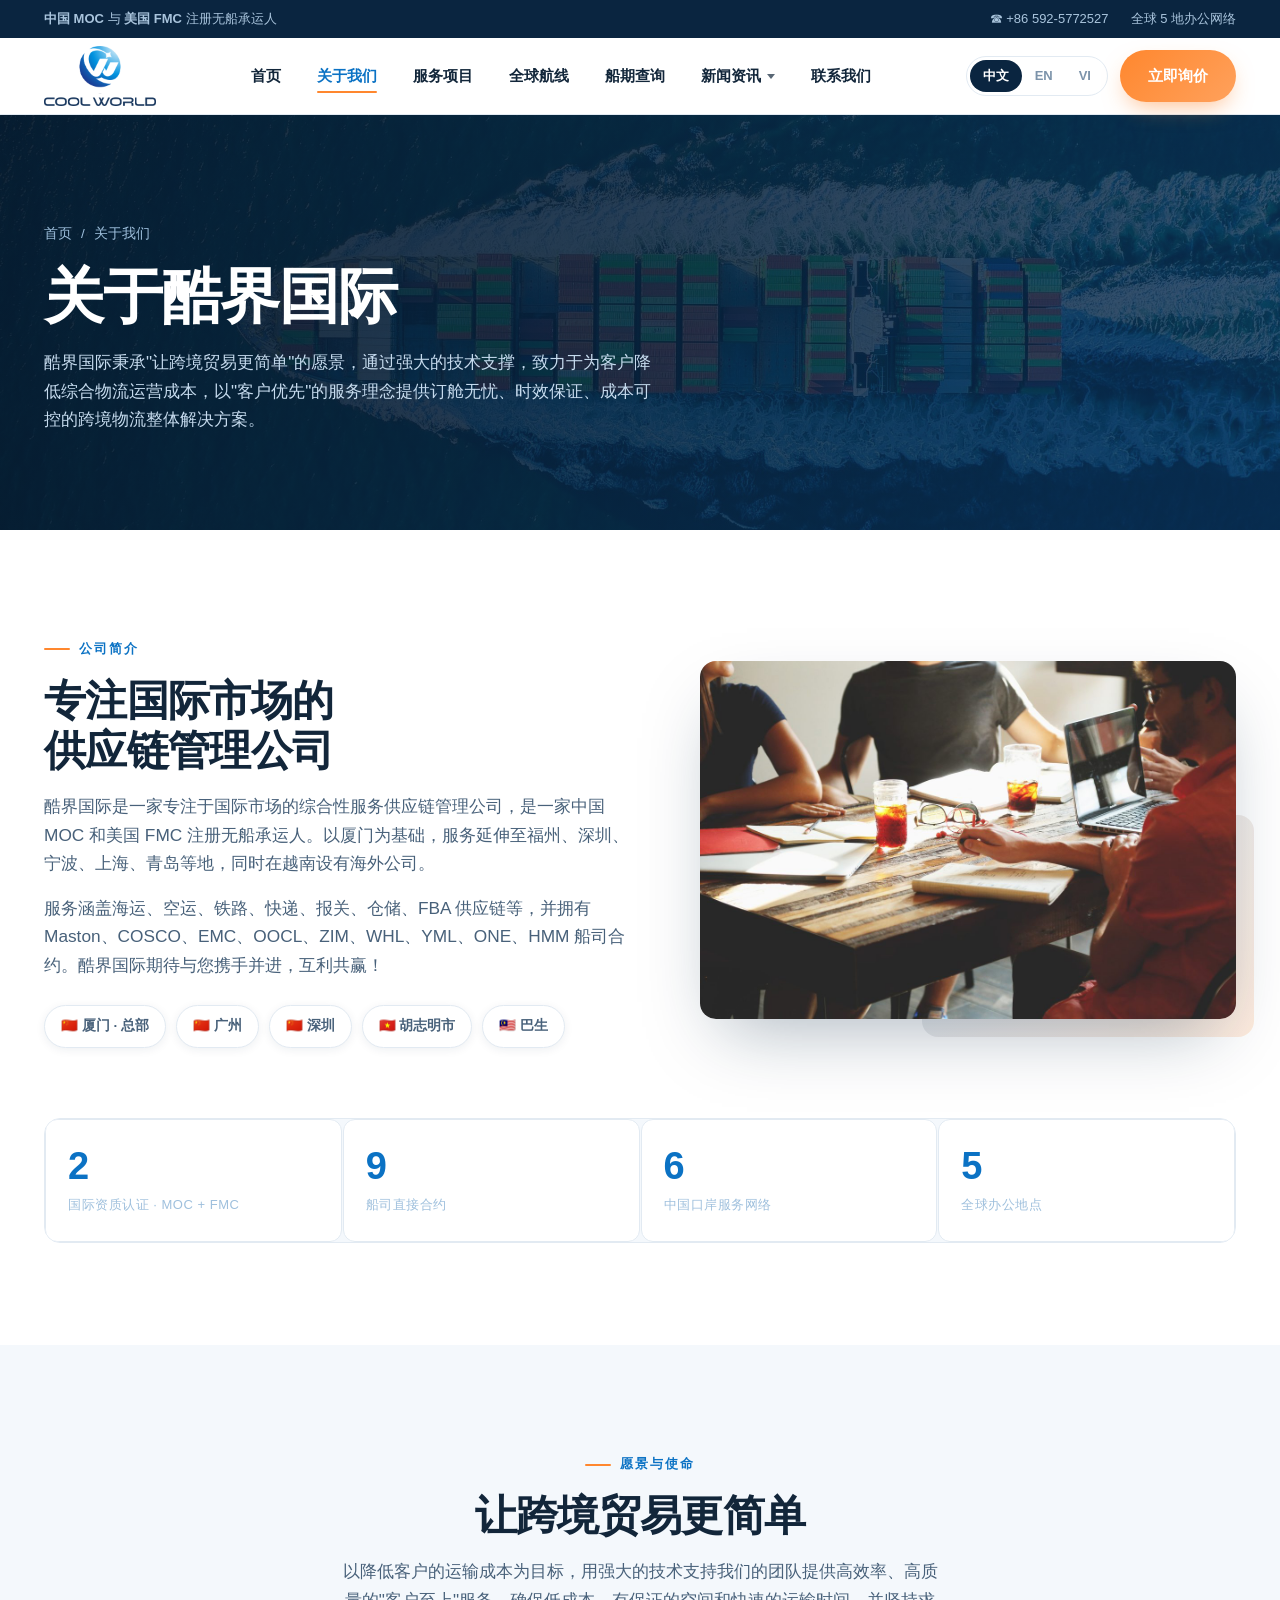
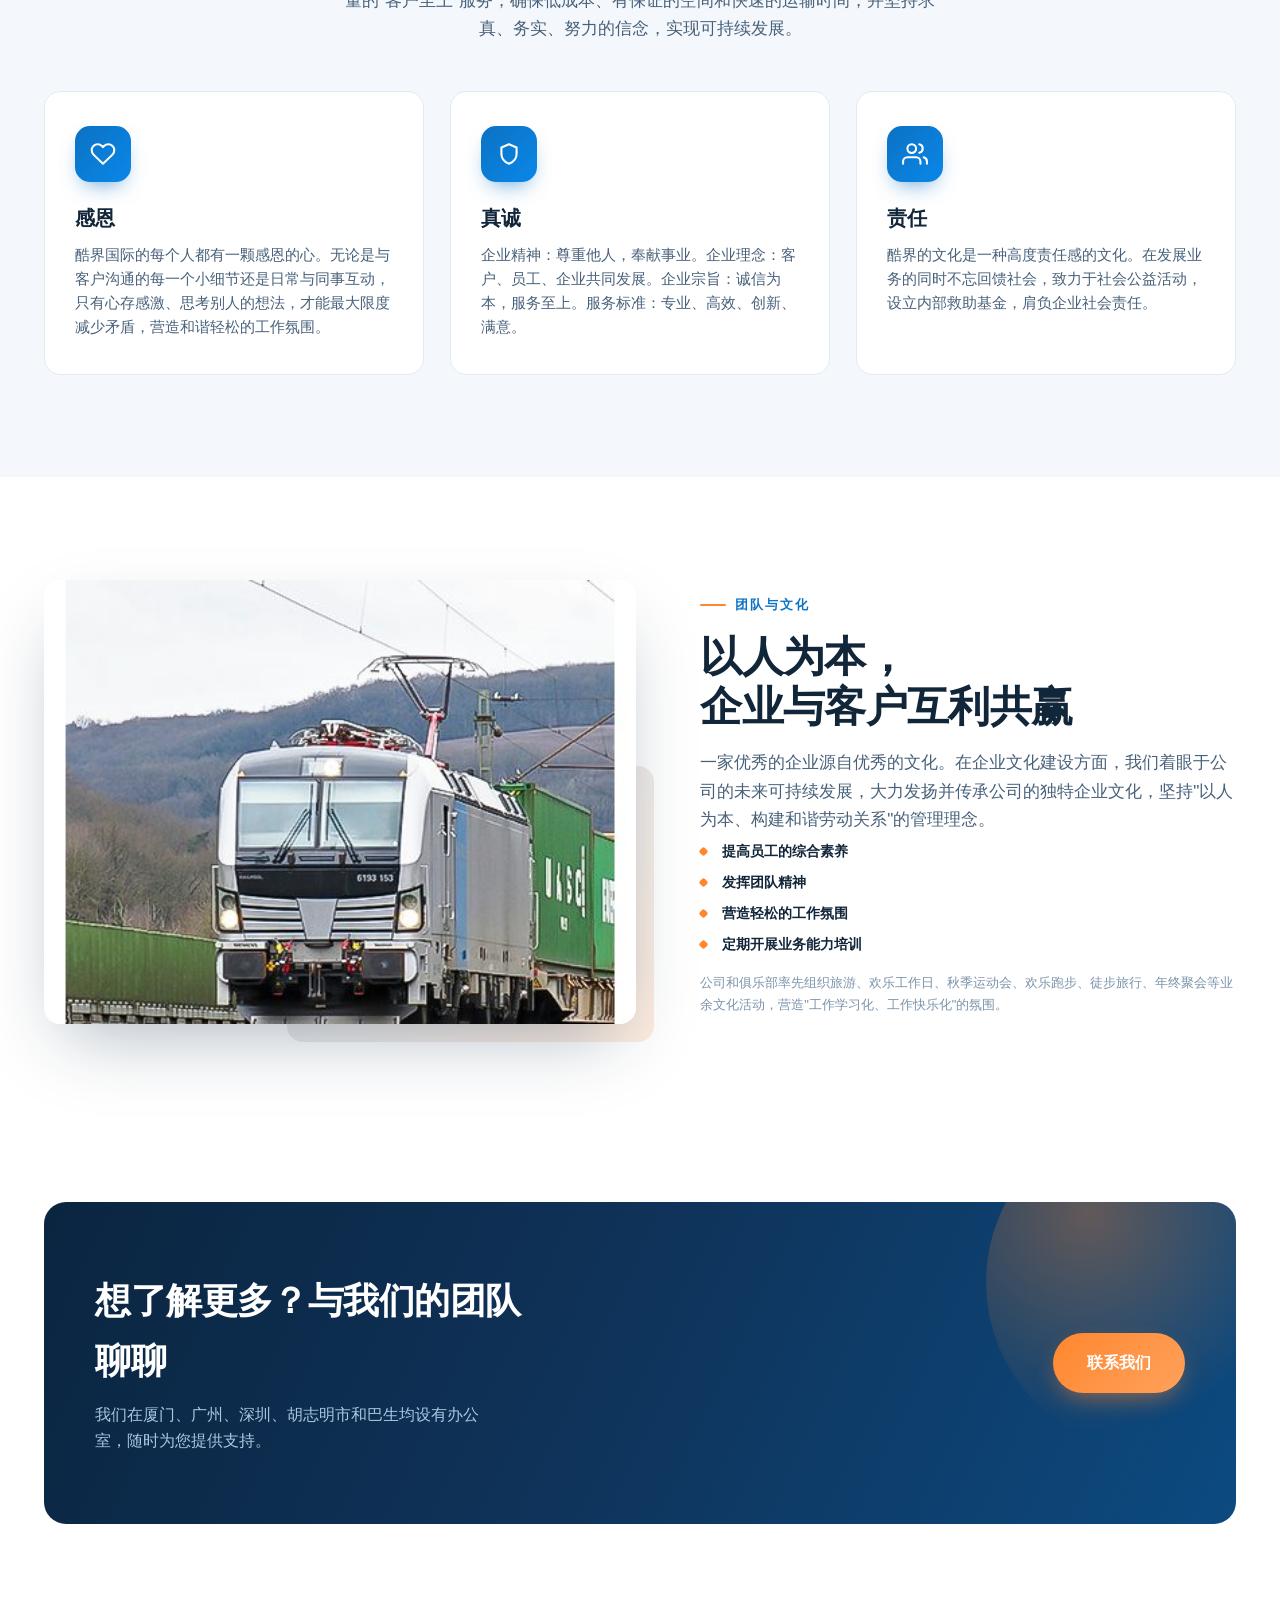
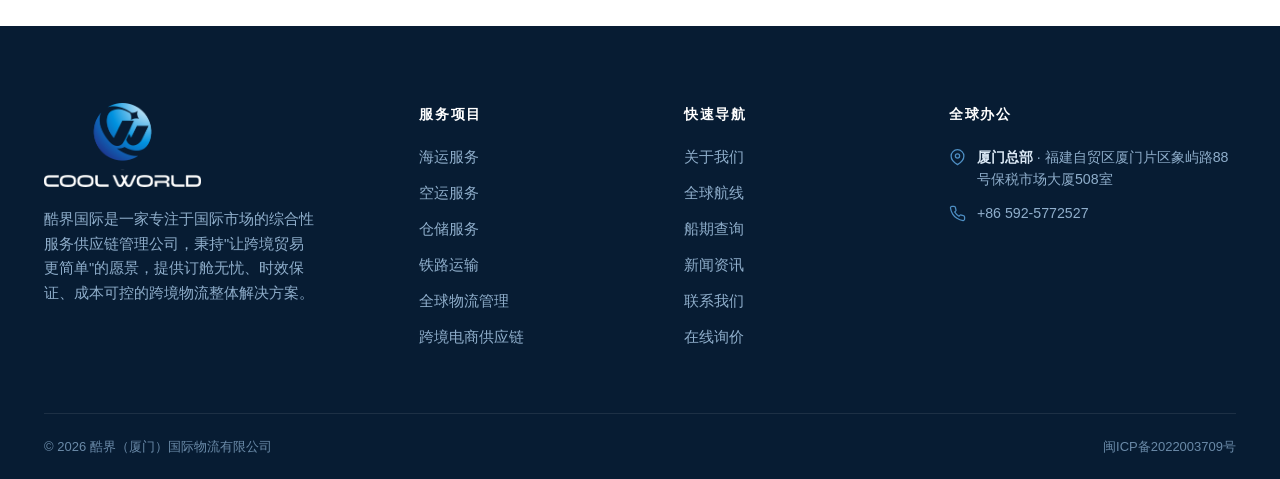
==== commit dd255345: "Fix nav News item font size to match other nav links; restore mobile submenu 3 items; restore footer" ====
--- a/about.html
+++ b/about.html
@@ -38,7 +38,7 @@
       <div class="nav-drop">
         <span class="nav__item--nolink" data-zh>新闻资讯</span><span class="nav__item--nolink" data-en>News</span><span class="nav__item--nolink" data-vi>Tin tức</span>
         <div class="nav-drop__menu">
-          <a href="company-news.html" data-zh>公司简介</a><a href="company-news.html" data-en>Company News</a><a href="company-news.html" data-vi>Hồ sơ công ty</a>
+          <a href="company-news.html" data-zh>企业动态</a><a href="company-news.html" data-en>Company News</a><a href="company-news.html" data-vi>Tin tức doanh nghiệp</a>
           <a href="news.html" data-zh>公司活动</a><a href="news.html" data-en>Company Activities</a><a href="news.html" data-vi>Hoạt động công ty</a>
           <a href="industry.html" data-zh>行业资讯</a><a href="industry.html" data-en>Industry News</a><a href="industry.html" data-vi>Tin tức ngành</a>
         </div>
@@ -71,7 +71,9 @@
   <a href="schedule.html" data-zh>船期查询</a><a href="schedule.html" data-en>Schedules</a><a href="schedule.html" data-vi>Lịch tàu</a>
   <span class="nav__item--nolink" data-zh>新闻资讯</span><span class="nav__item--nolink" data-en>News</span><span class="nav__item--nolink" data-vi>Tin tức</span>
   <div class="mnav__sub">
-    <a href="company-news.html" data-zh>公司简介</a><a href="company-news.html" data-en>Company News</a><a href="company-news.html" data-vi>Hồ sơ công ty</a>
+    <a href="company-news.html" data-zh>企业动态</a><a href="company-news.html" data-en>Company News</a><a href="company-news.html" data-vi>Tin tức doanh nghiệp</a>
+    <a href="news.html" data-zh>公司活动</a><a href="news.html" data-en>Company Activities</a><a href="news.html" data-vi>Hoạt động công ty</a>
+    <a href="industry.html" data-zh>行业资讯</a><a href="industry.html" data-en>Industry News</a><a href="industry.html" data-vi>Tin tức ngành</a>
   </div>
   <a href="contact.html" data-zh>联系我们</a><a href="contact.html" data-en>Contact</a><a href="contact.html" data-vi>Liên hệ</a>
   <div style="margin-top:26px"><div class="lang" style="border-color:rgba(255,255,255,.3);background:transparent">
@@ -232,7 +234,7 @@
           <li><a href="about.html" data-zh>关于我们</a><a href="about.html" data-en>About Us</a><a href="about.html" data-vi>Giới thiệu</a></li>
           <li><a href="routes.html" data-zh>全球航线</a><a href="routes.html" data-en>Global Routes</a><a href="routes.html" data-vi>Tuyến đường toàn cầu</a></li>
           <li><a href="schedule.html" data-zh>船期查询</a><a href="schedule.html" data-en>Schedules</a><a href="schedule.html" data-vi>Lịch tàu</a></li>
-          <li><span class="nav__item--nolink" data-zh>新闻资讯</span><span class="nav__item--nolink" data-en>News</span><span class="nav__item--nolink" data-vi>Tin tức</span></li>
+          <li><a href="news.html" data-zh>新闻资讯</a><a href="news.html" data-en>News</a><a href="news.html" data-vi>Tin tức</a></li>
           <li><a href="contact.html" data-zh>联系我们</a><a href="contact.html" data-en>Contact</a><a href="contact.html" data-vi>Liên hệ</a></li>
           <li><a href="contact.html#quote" data-zh>在线询价</a><a href="contact.html#quote" data-en>Get a Quote</a><a href="contact.html#quote" data-vi>Nhận báo giá</a></li>
         </ul>
--- a/assets/css/style.css
+++ b/assets/css/style.css
@@ -531,9 +531,13 @@
 
 .nav-drop{position:relative;display:inline-flex;align-items:center}
 .nav-drop .nav__item--nolink{
-  display:inline-flex;align-items:center;gap:6px;cursor:default;
-  color:var(--ink);font-weight:650;text-decoration:none;
-  padding:6px 0;
+  position:relative;display:inline-flex;align-items:center;gap:6px;cursor:default;
+  color:var(--ink);font-weight:650;font-size:15px;text-decoration:none;
+  padding:10px 15px;border-radius:9px;
+}
+.nav-drop .nav__item--nolink.is-active{color:var(--blue)}
+.nav-drop .nav__item--nolink.is-active::before{
+  content:"";position:absolute;left:15px;right:15px;bottom:5px;height:2px;border-radius:2px;background:var(--orange);
 }
 .nav-drop .nav__item--nolink::after{
   content:"";width:0;height:0;border-left:4px solid transparent;border-right:4px solid transparent;border-top:5px solid currentColor;
@@ -555,6 +559,7 @@
 
 .mnav__sub{padding-left:20px}
 .mnav__sub a{font-size:16px !important;color:rgba(255,255,255,.7) !important;border-bottom-color:rgba(255,255,255,.06) !important}
+.mnav .nav__item--nolink{display:block;padding:15px 4px;font-size:19px;font-weight:650;color:#fff;border-bottom:1px solid rgba(255,255,255,.11);cursor:default}
 
 .cp-slide{
   position:relative;overflow:hidden;
@@ -703,6 +708,14 @@
   transition:transform .25s,background .25s;
 }
 .cp-closing__contact-row .btn--accent:hover{background:#9A060F;transform:scale(1.04)}
+.cp-closing__dl{
+  display:inline-flex;align-items:center;gap:6px;
+  background:rgba(255,255,255,.12);border:1px solid rgba(255,255,255,.3);
+  color:#fff;font-size:clamp(10.5px,1.2vw,14px);font-weight:800;letter-spacing:.12em;
+  padding:clamp(10px,1.2vw,14px) clamp(12px,1.4vw,18px);border-radius:24px;
+  text-decoration:none;transition:background .25s,border-color .25s,transform .25s;
+}
+.cp-closing__dl:hover{background:rgba(255,255,255,.22);border-color:#fff;transform:scale(1.04)}
 .cp-closing__hq{display:flex;flex-direction:column;gap:2px;text-align:left}
 .cp-closing__hq-label{font-size:clamp(9px,1vw,12px);font-weight:700;color:#8AA0BC;letter-spacing:.1em}
 .cp-closing__hq-tel{font-size:clamp(16px,2vw,26px);font-weight:900;color:#fff;text-decoration:none;letter-spacing:.01em;transition:color .25s}
